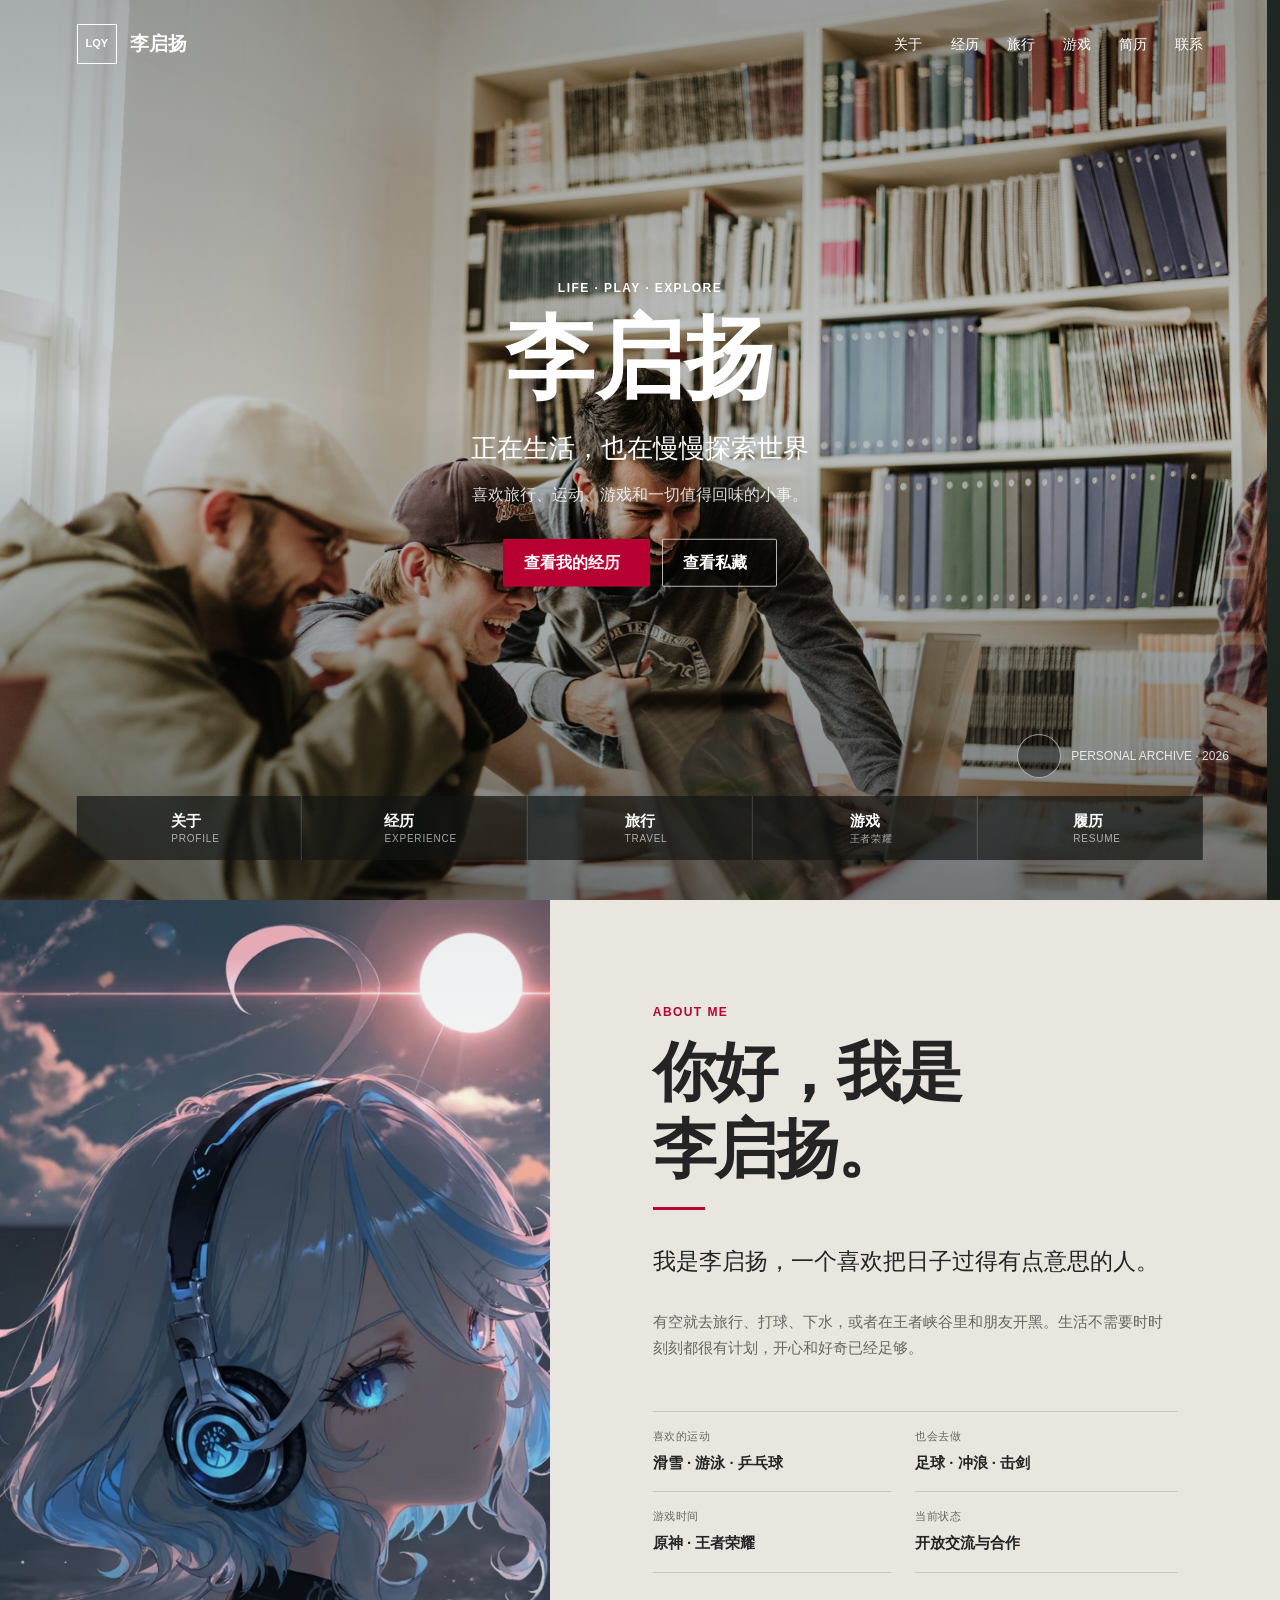
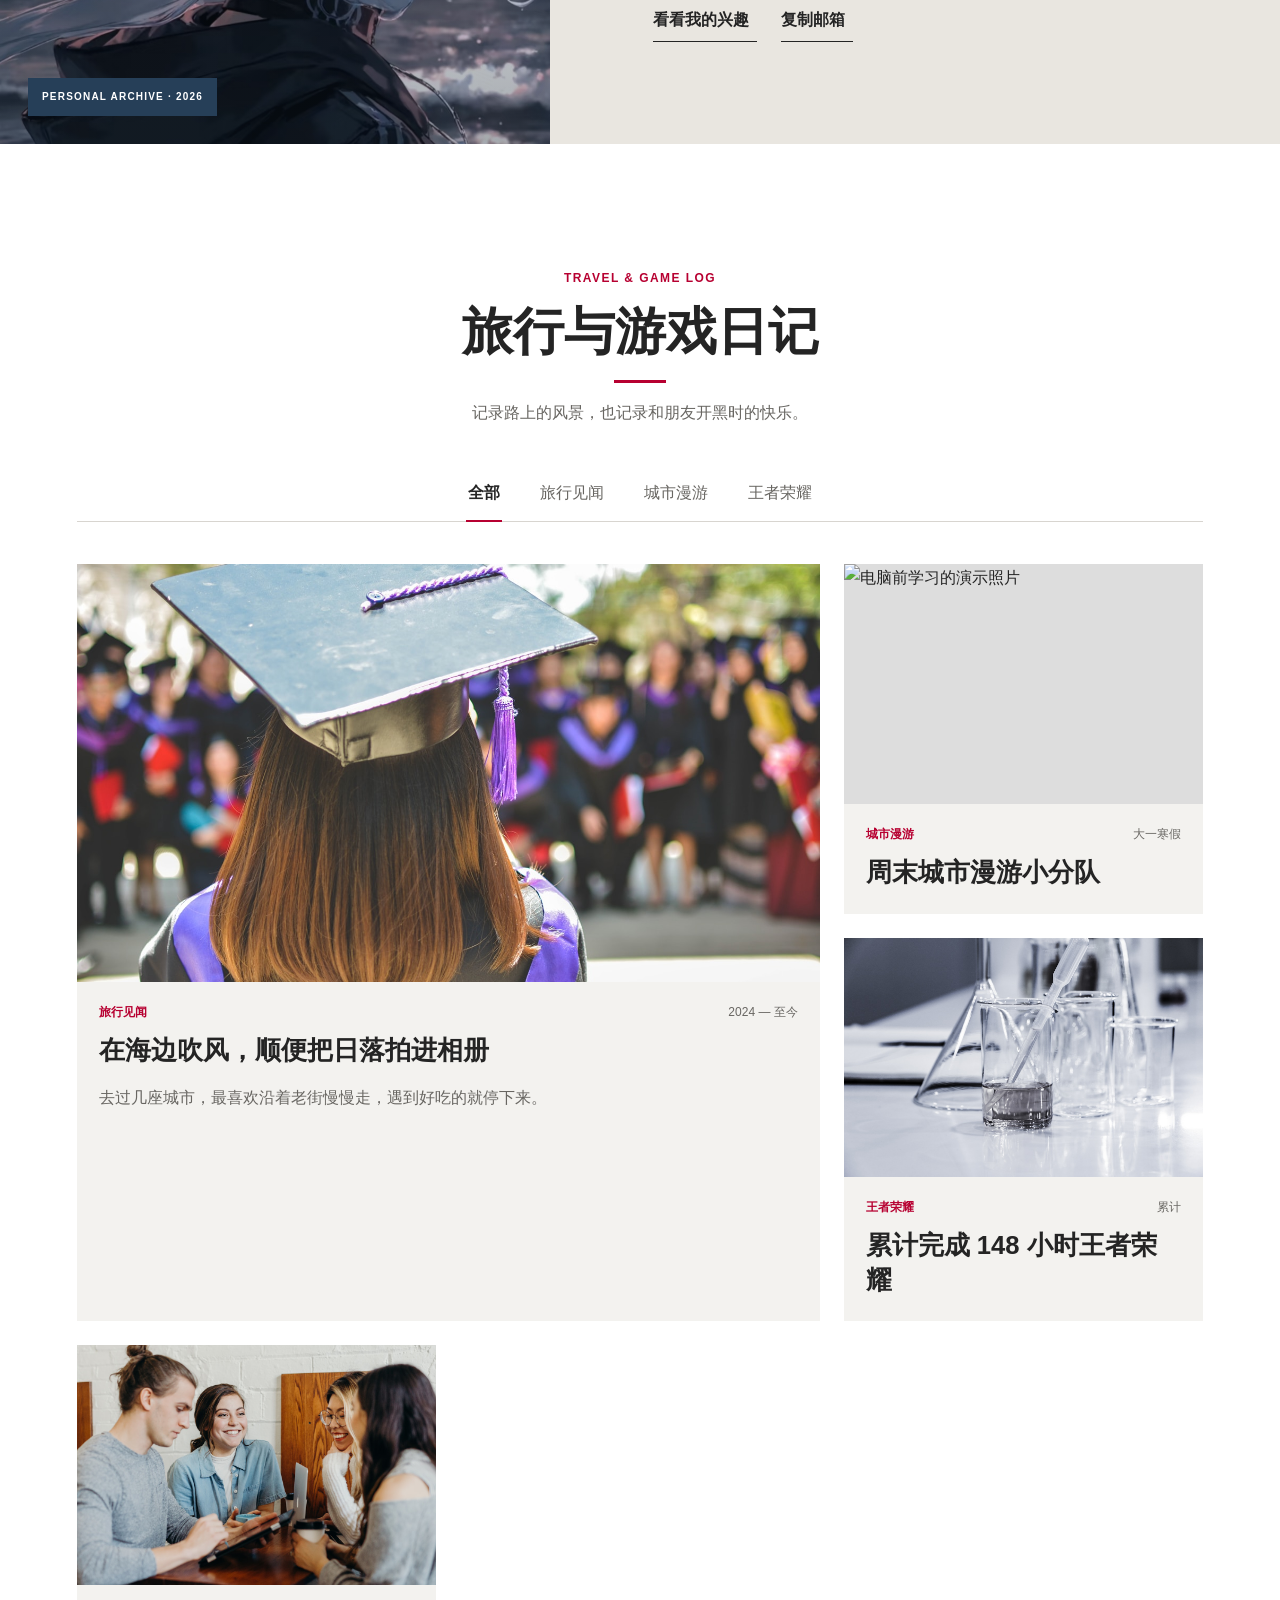
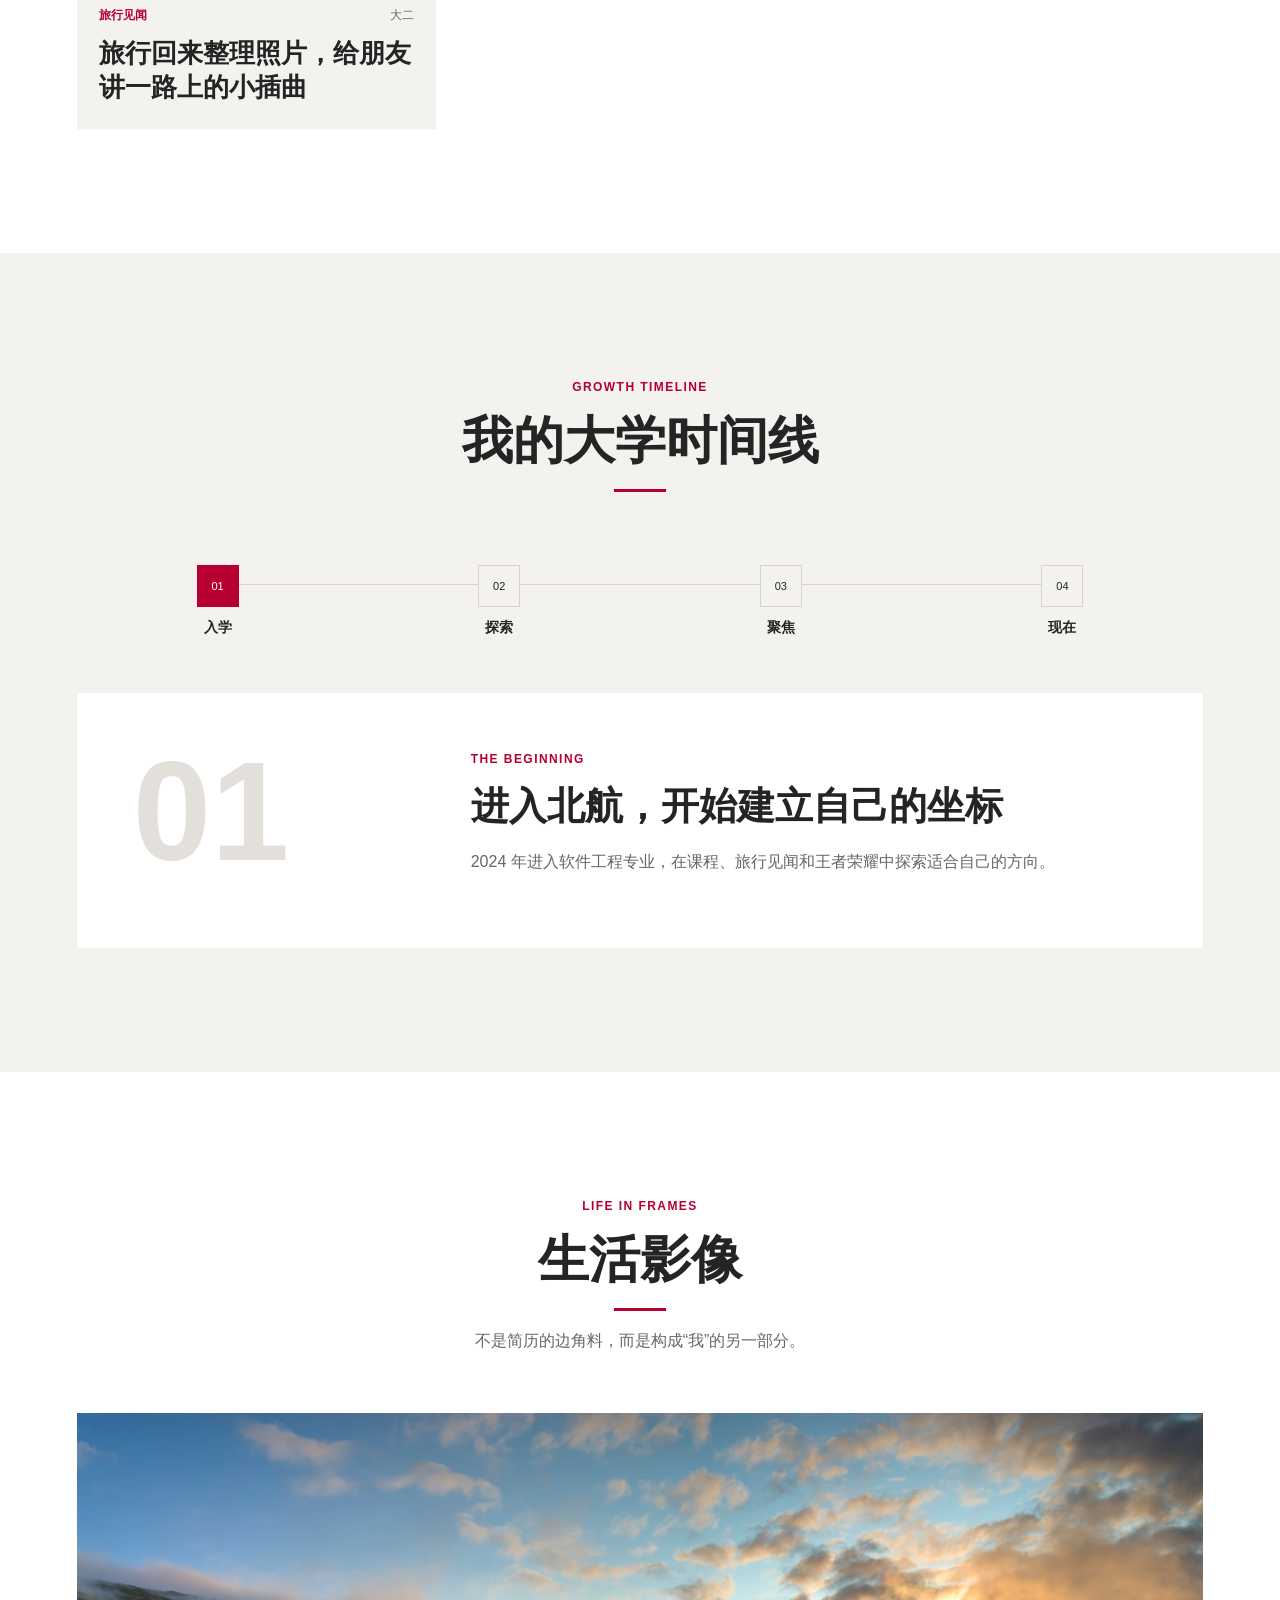
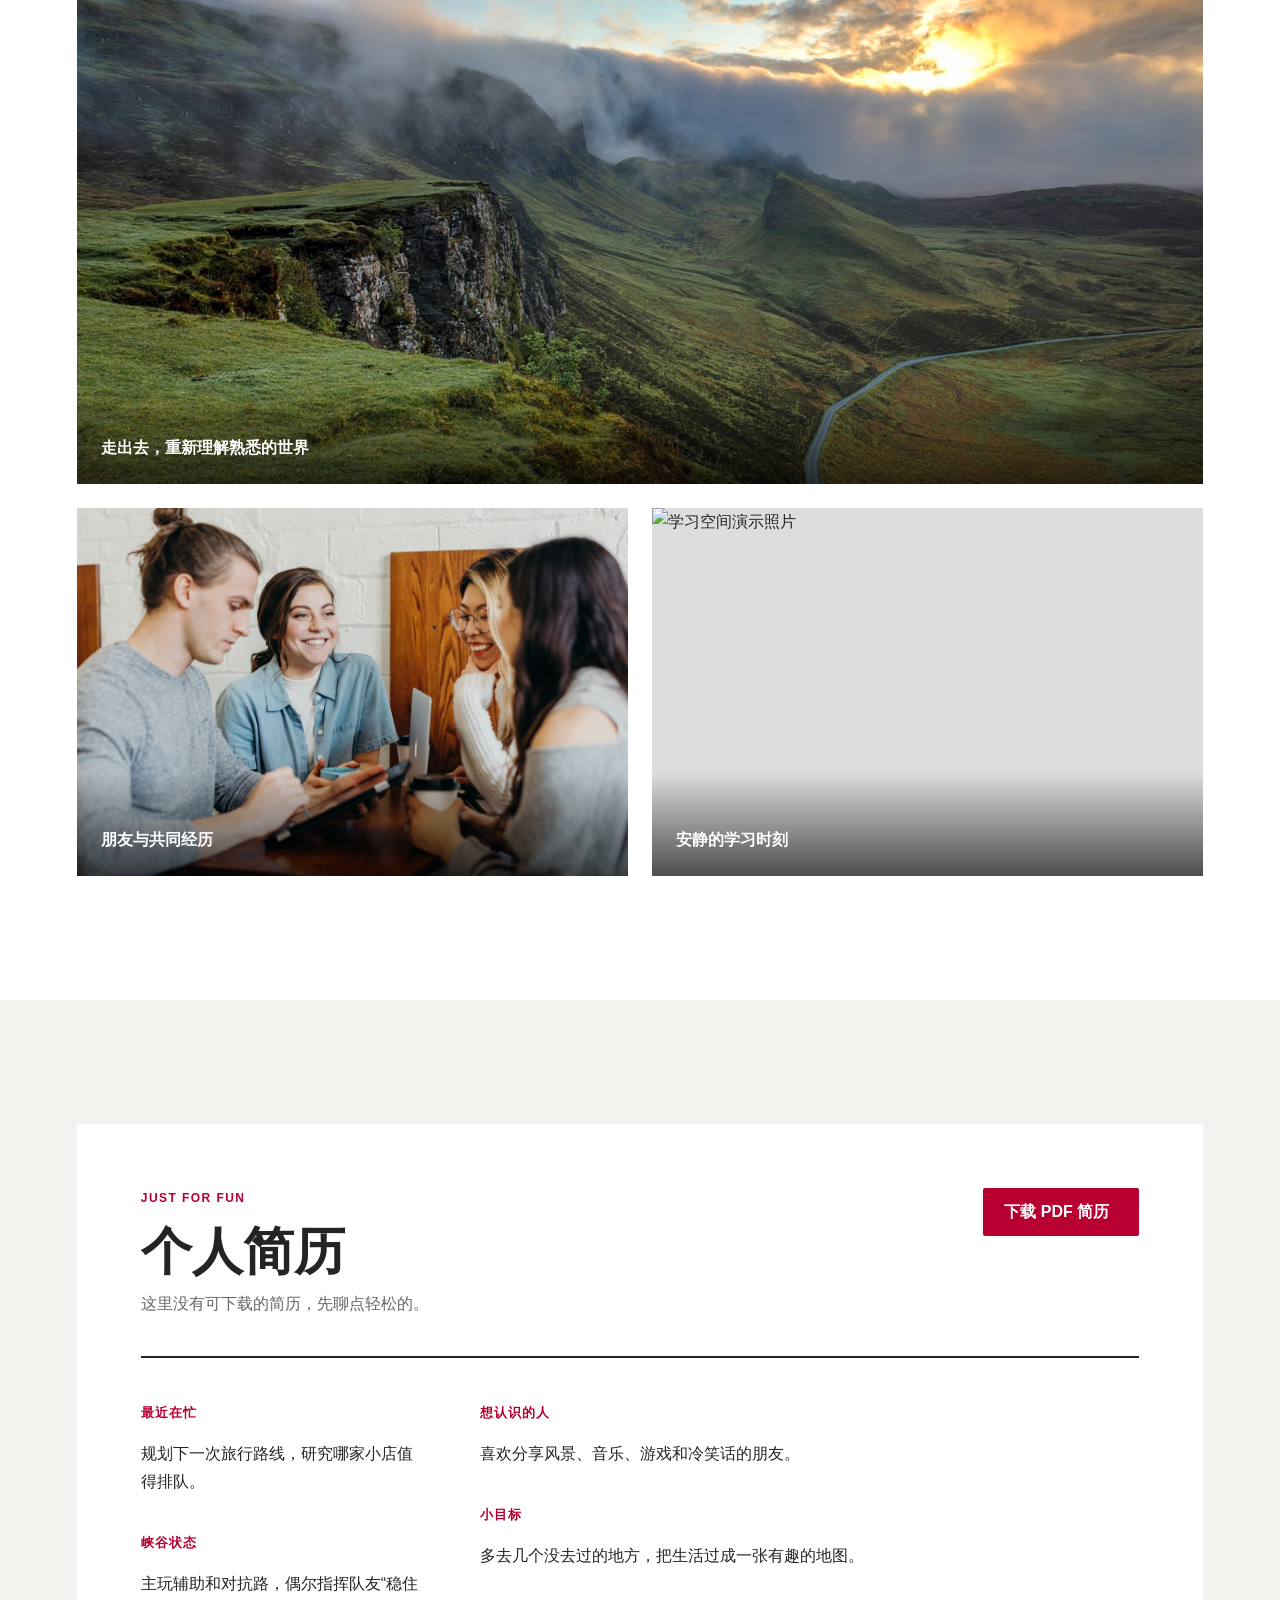
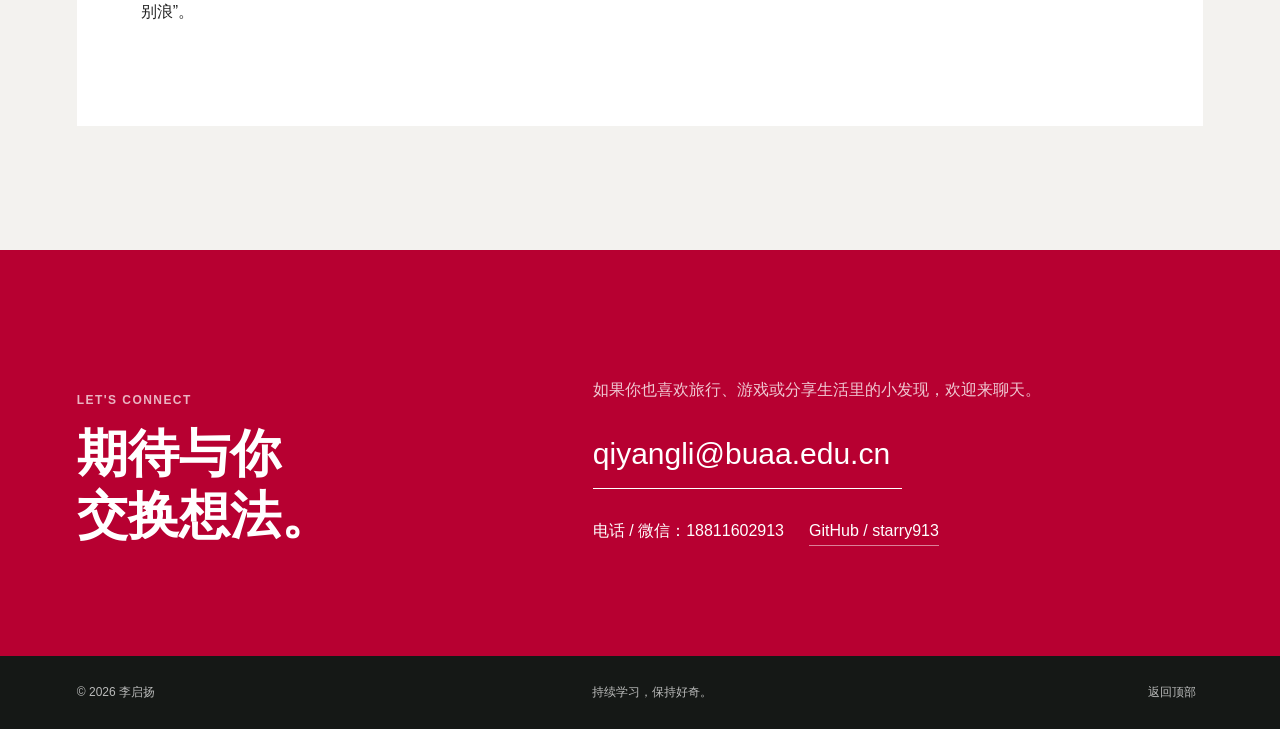
==== index.html @ a2f1a29c "触发主页重新部署" ====
<!doctype html>
<html lang="zh-CN">
<head>
  <meta charset="UTF-8">
  <meta name="viewport" content="width=device-width, initial-scale=1.0">
  <meta name="description" content="李启扬的个人主页：旅行、游戏、运动与日常记录。">
  <title>李启扬 · 日常档案</title>
  <link rel="stylesheet" href="styles.css">
</head>
<body>
  <a class="skip-link" href="#about">跳到主要内容</a>

  <header class="site-header" id="siteHeader">
    <a class="identity" href="#home" aria-label="返回首页">
      <span class="identity-mark">LQY</span>
      <span class="identity-name">李启扬</span>
    </a>
    <nav class="desktop-nav" aria-label="主导航">
      <a href="#about">关于</a>
      <a href="#journal">经历</a>
      <a href="#travel">旅行</a>
      <a href="#gaming">游戏</a>
      <a href="#resume">简历</a>
      <a href="#contact">联系</a>
    </nav>
    <button class="menu-button" id="menuButton" type="button" aria-label="打开菜单" aria-expanded="false" aria-controls="mobileMenu">
      <i data-lucide="menu"></i>
    </button>
  </header>

  <nav class="mobile-menu" id="mobileMenu" aria-label="移动导航" hidden>
    <button class="mobile-menu-close" id="menuClose" type="button" aria-label="关闭菜单"><i data-lucide="x"></i></button>
    <p class="mobile-menu-label">目录</p>
    <a href="#about"><span>01</span>关于我</a>
    <a href="#journal"><span>02</span>校园经历</a>
    <a href="#travel"><span>03</span>旅行记录</a>
    <a href="#gaming"><span>04</span>王者时刻</a>
    <a href="#resume"><span>05</span>个人简历</a>
    <a href="#contact"><span>06</span>联系我</a>
  </nav>

  <main>
    <section class="hero" id="home" aria-label="个人主页封面">
      <video id="heroVideo" autoplay muted loop playsinline preload="metadata" poster="assets/hero-poster.jpg" aria-hidden="true">
        <source src="assets/hero.mp4" type="video/mp4">
      </video>
      <div class="hero-overlay"></div>
      <div class="hero-content">
        <p class="hero-kicker">LIFE · PLAY · EXPLORE</p>
        <h1>李启扬</h1>
        <p class="hero-role">正在生活，也在慢慢探索世界</p>
        <p class="hero-statement">喜欢旅行、运动、游戏和一切值得回味的小事。</p>
        <div class="hero-actions">
          <a class="button button-primary" href="#about">查看我的经历 <i data-lucide="arrow-down"></i></a>
          <button class="button button-ghost restricted-action" type="button">查看私藏 <i data-lucide="lock"></i></button>
        </div>
      </div>
      <div class="video-controls" aria-label="封面视频控制">
        <button id="videoToggle" type="button" aria-label="暂停封面视频" title="暂停视频"><i data-lucide="pause"></i></button>
        <span>PERSONAL ARCHIVE · 2026</span>
      </div>
      <nav class="chapter-rail" aria-label="快速章节导航">
        <a href="#about"><i data-lucide="user-round"></i><span><strong>关于</strong><small>Profile</small></span></a>
        <a href="#journal"><i data-lucide="notebook-pen"></i><span><strong>经历</strong><small>Experience</small></span></a>
        <a href="#travel"><i data-lucide="map"></i><span><strong>旅行</strong><small>Travel</small></span></a>
        <a href="#gaming"><i data-lucide="gamepad-2"></i><span><strong>游戏</strong><small>王者荣耀</small></span></a>
        <a href="#resume"><i data-lucide="file-user"></i><span><strong>履历</strong><small>Resume</small></span></a>
      </nav>
    </section>

    <section class="section about-section" id="about">
      <div class="section-inner about-layout reveal">
        <div class="portrait-wrap">
          <img src="assets/aac301c6f8c9e5de45fc719e13ba4a70.jpg" alt="李启扬的二次元头像" width="1200" height="1600">
          <p>PERSONAL ARCHIVE · 2026</p>
        </div>
        <div class="about-copy">
          <p class="eyebrow">ABOUT ME</p>
          <h2>你好，我是<br>李启扬。</h2>
          <div class="section-rule"></div>
          <p class="lead">我是李启扬，一个喜欢把日子过得有点意思的人。</p>
          <p>有空就去旅行、打球、下水，或者在王者峡谷里和朋友开黑。生活不需要时时刻刻都很有计划，开心和好奇已经足够。</p>
          <dl class="profile-facts">
            <div><dt>喜欢的运动</dt><dd>滑雪 · 游泳 · 乒乓球</dd></div>
            <div><dt>也会去做</dt><dd>足球 · 冲浪 · 击剑</dd></div>
            <div><dt>游戏时间</dt><dd>原神 · 王者荣耀</dd></div>
            <div><dt>当前状态</dt><dd>开放交流与合作</dd></div>
          </dl>
          <div class="inline-actions">
            <a class="text-link" href="#travel">看看我的兴趣 <i data-lucide="arrow-right"></i></a>
            <button class="text-link copy-email" type="button" data-email="qiyangli@buaa.edu.cn">复制邮箱 <i data-lucide="copy"></i></button>
          </div>
        </div>
      </div>
    </section>

    <section class="section journal-section" id="journal">
      <div class="section-inner">
        <header class="section-heading reveal">
          <p class="eyebrow">TRAVEL & GAME LOG</p>
          <h2>旅行与游戏日记</h2>
          <div class="section-rule"></div>
          <p>记录路上的风景，也记录和朋友开黑时的快乐。</p>
        </header>
        <div class="filter-tabs reveal" role="tablist" aria-label="记录分类">
          <button class="active" type="button" role="tab" aria-selected="true" data-filter="all">全部</button>
          <button type="button" role="tab" aria-selected="false" data-filter="life">旅行见闻</button>
          <button type="button" role="tab" aria-selected="false" data-filter="study">城市漫游</button>
          <button type="button" role="tab" aria-selected="false" data-filter="research">王者荣耀</button>
        </div>
        <div class="journal-grid">
          <article class="story-card story-feature reveal" data-category="life" tabindex="0" data-story="学生宣传与媒体工作">
            <div class="story-media"><img src="assets/journal-campus.jpg" alt="校园与学生演示照片" width="1400" height="900"></div>
            <div class="story-body">
              <p class="story-meta"><span>旅行见闻</span><time>2024 — 至今</time></p>
              <h3>在海边吹风，顺便把日落拍进相册</h3>
              <p>去过几座城市，最喜欢沿着老街慢慢走，遇到好吃的就停下来。</p>
            </div>
          </article>
          <article class="story-card reveal" data-category="study" tabindex="0" data-story="士趋麟趾实践队">
            <div class="story-media"><img src="assets/journal-study.jpg" alt="电脑前学习的演示照片" width="1200" height="800"></div>
            <div class="story-body">
              <p class="story-meta"><span>城市漫游</span><time>大一寒假</time></p>
              <h3>周末城市漫游小分队</h3>
            </div>
          </article>
          <article class="story-card reveal" data-category="research" tabindex="0" data-story="王者荣耀">
            <div class="story-media"><img src="assets/research-lab.jpg" alt="实验室研究演示照片" width="1400" height="900"></div>
            <div class="story-body">
              <p class="story-meta"><span>王者荣耀</span><time>累计</time></p>
              <h3>累计完成 148 小时王者荣耀</h3>
            </div>
          </article>
          <article class="story-card reveal" data-category="life" tabindex="0" data-story="软件学院宣传工作">
            <div class="story-media"><img src="assets/life-friends.jpg" alt="同学交流的演示照片" width="1200" height="800"></div>
            <div class="story-body">
              <p class="story-meta"><span>旅行见闻</span><time>大二</time></p>
              <h3>旅行回来整理照片，给朋友讲一路上的小插曲</h3>
            </div>
          </article>
        </div>
      </div>
    </section>

    <section class="section timeline-section" aria-labelledby="timelineTitle">
      <div class="section-inner">
        <header class="section-heading reveal">
          <p class="eyebrow">GROWTH TIMELINE</p>
          <h2 id="timelineTitle">我的大学时间线</h2>
          <div class="section-rule"></div>
        </header>
        <div class="timeline reveal">
          <button class="timeline-point active" type="button" data-stage="0"><span>01</span><strong>入学</strong></button>
          <button class="timeline-point" type="button" data-stage="1"><span>02</span><strong>探索</strong></button>
          <button class="timeline-point" type="button" data-stage="2"><span>03</span><strong>聚焦</strong></button>
          <button class="timeline-point" type="button" data-stage="3"><span>04</span><strong>现在</strong></button>
        </div>
        <div class="timeline-story reveal" id="timelineStory">
          <span class="timeline-number">01</span>
          <div><p class="eyebrow">THE BEGINNING</p><h3>进入北航，开始建立自己的坐标</h3><p>2024 年进入软件工程专业，在课程、旅行见闻和王者荣耀中探索适合自己的方向。</p></div>
        </div>
      </div>
    </section>


    <section class="section gallery-section" aria-labelledby="galleryTitle">
      <div class="section-inner">
        <header class="section-heading reveal"><p class="eyebrow">LIFE IN FRAMES</p><h2 id="galleryTitle">生活影像</h2><div class="section-rule"></div><p>不是简历的边角料，而是构成“我”的另一部分。</p></header>
        <div class="gallery-grid">
          <figure class="gallery-wide reveal"><img src="assets/life-landscape.jpg" alt="山间自然风景演示照片" width="1400" height="900"><figcaption>走出去，重新理解熟悉的世界</figcaption></figure>
          <figure class="reveal"><img src="assets/life-friends.jpg" alt="同学交流演示照片" width="1200" height="800"><figcaption>朋友与共同经历</figcaption></figure>
          <figure class="reveal"><img src="assets/journal-study.jpg" alt="学习空间演示照片" width="1200" height="800"><figcaption>安静的学习时刻</figcaption></figure>
        </div>
      </div>
    </section>

    <section class="section resume-section" id="resume"><div class="section-inner resume-sheet reveal"><header class="resume-header"><div><p class="eyebrow">JUST FOR FUN</p><h2>个人简历</h2><p>这里没有可下载的简历，先聊点轻松的。</p></div><button class="button button-primary restricted-action" type="button">下载 PDF 简历 <i data-lucide="lock"></i></button></header><div class="resume-grid"><div><section><h3>最近在忙</h3><p>规划下一次旅行路线，研究哪家小店值得排队。</p></section><section><h3>峡谷状态</h3><p>主玩辅助和对抗路，偶尔指挥队友“稳住别浪”。</p></section></div><div><section><h3>想认识的人</h3><p>喜欢分享风景、音乐、游戏和冷笑话的朋友。</p></section><section><h3>小目标</h3><p>多去几个没去过的地方，把生活过成一张有趣的地图。</p></section></div></div></div></section>

    <section class="contact-section" id="contact">
      <div class="section-inner contact-layout reveal">
        <div><p class="eyebrow">LET'S CONNECT</p><h2>期待与你<br>交换想法。</h2></div>
        <div class="contact-copy"><p>如果你也喜欢旅行、游戏或分享生活里的小发现，欢迎来聊天。</p><button class="contact-email copy-email" type="button" data-email="qiyangli@buaa.edu.cn">qiyangli@buaa.edu.cn <i data-lucide="copy"></i></button><div class="social-links"><span>电话 / 微信：18811602913</span><a href="https://github.com/starry913" target="_blank" rel="noreferrer">GitHub / starry913</a></div></div>
      </div>
    </section>
  </main>

  <footer class="site-footer"><div><span>© 2026 李启扬</span><span>持续学习，保持好奇。</span><a href="#home">返回顶部 <i data-lucide="arrow-up"></i></a></div></footer>

  <dialog class="story-dialog" id="storyDialog">
    <button class="dialog-close" type="button" aria-label="关闭详情"><i data-lucide="x"></i></button>
    <p class="eyebrow">JOURNAL PREVIEW</p>
    <h2 id="dialogTitle">记录标题</h2>
    <p>这是内容详情页的交互预览。替换为真实内容后，可以在这里展示正文、照片组、引用和相关记录。</p>
    <div class="dialog-note"><i data-lucide="info"></i><span>当前页面使用演示内容，不代表你的真实经历。</span></div>
  </dialog>
  <div class="toast" id="toast" role="status" aria-live="polite"></div>

  <script src="lucide.min.js"></script>
  <script src="script.js"></script>
</body>
</html>

<!-- pages-refresh -->
---- styles.css ----
:root {
  --canvas: #f3f2ef;
  --surface: #fff;
  --ink: #242424;
  --muted: #686662;
  --line: #d8d5d0;
  --primary: #b70031;
  --primary-dark: #7e0024;
  --research: #263f58;
  --life: #66725a;
  --honor: #9b742e;
  --focus: #2f6fed;
  --content: 1240px;
  color-scheme: light;
}

* { box-sizing: border-box; }
html { scroll-behavior: smooth; overflow-x: clip; }
body {
  margin: 0;
  min-width: 320px;
  overflow-x: clip;
  background: var(--canvas);
  color: var(--ink);
  font-family: Inter, "PingFang SC", "Microsoft YaHei", sans-serif;
  font-size: 16px;
  line-height: 1.75;
  letter-spacing: 0;
}
body.menu-open { overflow: hidden; }
button, a { -webkit-tap-highlight-color: transparent; }
button, input { font: inherit; letter-spacing: 0; }
button { color: inherit; }
a { color: inherit; text-decoration: none; }
img, video { display: block; max-width: 100%; }
button:focus-visible, a:focus-visible, [tabindex]:focus-visible { outline: 2px solid var(--focus); outline-offset: 3px; }

.skip-link { position: fixed; z-index: 200; top: 8px; left: 8px; padding: 10px 14px; background: white; transform: translateY(-150%); }
.skip-link:focus { transform: translateY(0); }

.site-header {
  position: fixed;
  z-index: 80;
  inset: 0 0 auto;
  height: 88px;
  display: flex;
  align-items: center;
  justify-content: space-between;
  padding: 0 clamp(24px, 6vw, 88px);
  color: white;
  transition: background 220ms ease, color 220ms ease, height 220ms ease, border-color 220ms ease;
}
.site-header.scrolled { height: 70px; color: var(--ink); background: rgba(255,255,255,.96); border-bottom: 1px solid var(--line); }
.identity { display: inline-flex; align-items: center; gap: 13px; min-width: 0; }
.identity-mark { display: grid; place-items: center; width: 40px; height: 40px; border: 1px solid currentColor; font-size: 11px; font-weight: 700; }
.identity-name { font-family: "Noto Serif SC", "Songti SC", serif; font-size: 19px; font-weight: 600; }
.desktop-nav { display: flex; align-items: center; gap: clamp(20px, 2.2vw, 38px); }
.desktop-nav a { position: relative; padding: 10px 0; font-size: 14px; }
.desktop-nav a::after { content: ""; position: absolute; left: 0; right: 100%; bottom: 3px; height: 2px; background: currentColor; transition: right 180ms ease-out; }
.desktop-nav a:hover::after, .desktop-nav a.active::after { right: 0; }
.menu-button { display: none; width: 46px; height: 46px; border: 0; background: transparent; cursor: pointer; }
.menu-button svg { width: 26px; height: 26px; }

.mobile-menu { position: fixed; z-index: 120; inset: 0; padding: 84px 24px 28px; color: white; background: var(--primary-dark); }
.mobile-menu[hidden] { display: none; }
.mobile-menu-close { position: absolute; top: 14px; right: 14px; width: 48px; height: 48px; border: 0; color: white; background: transparent; cursor: pointer; }
.mobile-menu-label { margin: 0 0 24px; color: rgba(255,255,255,.65); font-size: 12px; text-transform: uppercase; }
.mobile-menu a { display: flex; gap: 18px; align-items: baseline; padding: 12px 0; border-bottom: 1px solid rgba(255,255,255,.22); font-family: "Noto Serif SC", "Songti SC", serif; font-size: clamp(25px, 8vw, 38px); }
.mobile-menu a span { font: 12px Inter, sans-serif; color: rgba(255,255,255,.6); }

.hero { position: relative; min-height: 680px; height: 100svh; overflow: hidden; color: white; background: #27312b; }
.hero video { position: absolute; inset: -1%; width: 102%; height: 102%; object-fit: cover; object-position: center 45%; }
.hero.video-paused video { animation: hero-breathe 16s ease-in-out infinite alternate; }
@keyframes hero-breathe { to { transform: scale(1.04); } }
.hero-overlay { position: absolute; inset: 0; background: linear-gradient(to bottom, rgba(10,13,11,.28), rgba(10,13,11,.1) 45%, rgba(10,13,11,.5)); }
.hero-content { position: absolute; z-index: 2; top: 48%; left: 50%; width: min(760px, calc(100% - 40px)); transform: translate(-50%, -50%); text-align: center; }
.hero-kicker, .eyebrow { margin: 0 0 12px; font-size: 12px; font-weight: 700; letter-spacing: .12em; }
.hero-content h1 { margin: 0; font-family: "Noto Serif SC", "Songti SC", serif; font-size: clamp(52px, 7vw, 94px); font-weight: 600; line-height: 1.08; }
.hero-role { margin: 18px 0 4px; font-size: clamp(18px, 2vw, 27px); }
.hero-statement { max-width: 610px; margin: 10px auto 0; color: rgba(255,255,255,.84); font-size: 16px; }
.hero-actions { display: flex; justify-content: center; gap: 12px; margin-top: 30px; }
.button { min-height: 48px; display: inline-flex; align-items: center; justify-content: center; gap: 9px; padding: 0 20px; border: 1px solid transparent; border-radius: 2px; font-weight: 600; cursor: pointer; transition: background 180ms ease, border-color 180ms ease; }
.button svg { width: 18px; }
.button-primary { color: white; background: var(--primary); }
.button-primary:hover { background: var(--primary-dark); }
.button-ghost { color: white; border-color: rgba(255,255,255,.7); background: rgba(0,0,0,.18); }
.button-ghost:hover { background: rgba(0,0,0,.34); }
.video-controls { position: absolute; z-index: 3; right: clamp(20px, 4vw, 56px); bottom: 122px; display: flex; align-items: center; gap: 10px; font-size: 12px; color: rgba(255,255,255,.82); }
.video-controls button { display: grid; place-items: center; width: 44px; height: 44px; border: 1px solid rgba(255,255,255,.55); border-radius: 50%; color: white; background: rgba(0,0,0,.4); cursor: pointer; }
.video-controls svg { width: 18px; }
.chapter-rail { position: absolute; z-index: 3; left: 50%; bottom: 40px; display: grid; grid-template-columns: repeat(5, 1fr); width: min(1240px, calc(100% - 12vw)); transform: translateX(-50%); background: rgba(19,21,20,.68); }
.chapter-rail a { min-width: 0; height: 64px; display: flex; align-items: center; justify-content: center; gap: 13px; border-right: 1px solid rgba(255,255,255,.18); transition: background 180ms ease; }
.chapter-rail a:last-child { border-right: 0; }
.chapter-rail a:hover { background: var(--primary); }
.chapter-rail svg { width: 20px; }
.chapter-rail span { display: grid; line-height: 1.15; }
.chapter-rail strong { font-size: 15px; }
.chapter-rail small { margin-top: 4px; color: rgba(255,255,255,.62); font-size: 10px; letter-spacing: .08em; text-transform: uppercase; }

.section { padding: 124px clamp(20px, 6vw, 96px); }
.section-inner { width: min(var(--content), 100%); margin: 0 auto; }
.section-heading { max-width: 720px; margin: 0 auto 58px; text-align: center; }
.section-heading h2, .about-copy h2, .research-intro h2, .contact-layout h2, .resume-header h2 { margin: 0; font-family: "Noto Serif SC", "Songti SC", serif; font-size: clamp(34px, 4vw, 52px); font-weight: 600; line-height: 1.2; }
.section-heading > p:last-child { color: var(--muted); }
.section-rule { width: 52px; height: 3px; margin: 18px auto 0; background: var(--primary); }
.eyebrow { color: var(--primary); }
.reveal { opacity: 0; transform: translateY(18px); transition: opacity 480ms ease, transform 480ms cubic-bezier(.2,0,0,1); }
.reveal.visible { opacity: 1; transform: none; }

.about-section { padding: 0; background: #e9e6e0; }
.about-layout { display: grid; grid-template-columns: minmax(360px, 43%) minmax(0, 57%); min-height: 760px; width: min(1440px, 100%); align-items: stretch; }
.portrait-wrap { position: relative; min-height: 760px; overflow: hidden; background: #263b50; }
.portrait-wrap img { width: 100%; height: 100%; aspect-ratio: auto; object-fit: cover; object-position: center; filter: saturate(.88) contrast(1.02); }
.portrait-wrap::after { content: ""; position: absolute; inset: 0; background: linear-gradient(180deg, rgba(17,31,45,.08), transparent 50%, rgba(17,31,45,.38)); pointer-events: none; }
.portrait-wrap p { position: absolute; z-index: 1; left: 28px; bottom: 28px; margin: 0; padding: 10px 14px; color: white; background: #263f58; font-size: 10px; font-weight: 700; letter-spacing: .12em; }
.about-copy { display: flex; flex-direction: column; justify-content: center; padding: clamp(64px, 8vw, 128px) clamp(40px, 8vw, 132px); }
.about-copy .section-rule, .research-intro .section-rule { margin-left: 0; }
.about-copy h2 { max-width: 620px; font-size: clamp(48px, 5vw, 78px); letter-spacing: -.04em; }
.about-copy .lead { max-width: 650px; margin: 32px 0 14px; font-family: "Noto Serif SC", "Songti SC", serif; font-size: clamp(19px, 1.8vw, 25px); line-height: 1.65; }
.about-copy > p:not(.eyebrow):not(.lead) { max-width: 660px; color: var(--muted); font-size: 15px; }
.profile-facts { display: grid; grid-template-columns: repeat(2, minmax(0, 1fr)); max-width: 720px; margin: 34px 0 26px; border-top: 1px solid #c9c4bc; }
.profile-facts div { min-width: 0; padding: 15px 18px 15px 0; border-bottom: 1px solid #c9c4bc; }
.profile-facts div:nth-child(odd) { margin-right: 24px; }
.profile-facts dt { color: var(--muted); font-size: 11px; letter-spacing: .04em; }
.profile-facts dd { margin: 4px 0 0; font-size: 15px; font-weight: 700; }
.inline-actions { display: flex; flex-wrap: wrap; gap: 24px; }
.text-link { display: inline-flex; align-items: center; gap: 8px; padding: 7px 0; border: 0; border-bottom: 1px solid var(--ink); background: transparent; cursor: pointer; font-weight: 600; }
.text-link svg { width: 17px; }

.journal-section { background: #fff; }
.filter-tabs { display: flex; justify-content: center; gap: 36px; margin: -20px 0 42px; border-bottom: 1px solid var(--line); }
.filter-tabs button { position: relative; padding: 14px 2px; border: 0; color: var(--muted); background: transparent; cursor: pointer; }
.filter-tabs button::after { content: ""; position: absolute; left: 0; right: 100%; bottom: -1px; height: 2px; background: var(--primary); transition: right 180ms ease; }
.filter-tabs button.active { color: var(--ink); font-weight: 700; }
.filter-tabs button.active::after { right: 0; }
.journal-grid { display: grid; grid-template-columns: repeat(12, 1fr); gap: 24px; }
.story-card { grid-column: span 4; background: var(--canvas); cursor: pointer; }
.story-card.hidden { display: none; }
.story-feature { grid-column: span 8; grid-row: span 2; }
.story-media { overflow: hidden; aspect-ratio: 3 / 2; background: #ddd; }
.story-feature .story-media { aspect-ratio: 16 / 9; }
.story-media img { width: 100%; height: 100%; object-fit: cover; object-position: center; transition: transform 220ms cubic-bezier(.2,0,0,1); }
.story-card:hover .story-media img { transform: scale(1.025); }
.story-body { padding: 20px 22px 24px; }
.story-meta { display: flex; justify-content: space-between; gap: 12px; margin: 0 0 10px; color: var(--muted); font-size: 12px; }
.story-meta span { color: var(--primary); font-weight: 700; }
.story-card h3 { margin: 0; font-size: clamp(19px, 2vw, 28px); line-height: 1.35; }
.story-card:hover h3 { color: var(--primary); }
.story-card p:last-child { margin-bottom: 0; color: var(--muted); }

.research-section { color: white; background: var(--research); }
.research-layout { display: grid; grid-template-columns: 4fr 8fr; gap: clamp(48px, 8vw, 110px); }
.research-intro { position: sticky; top: 110px; align-self: start; }
.research-intro .eyebrow { color: #cbd8e3; }
.research-intro .section-rule { background: #cbd8e3; }
.research-intro > p:last-of-type { color: rgba(255,255,255,.72); }
.interest-list { display: grid; gap: 0; margin-top: 34px; border-top: 1px solid rgba(255,255,255,.22); }
.interest-list span { padding: 15px 0; border-bottom: 1px solid rgba(255,255,255,.22); font-size: 14px; }
.project-row { position: relative; display: grid; grid-template-columns: 46px 1fr 48px; gap: 18px; padding: 34px 0; border-top: 1px solid rgba(255,255,255,.26); }
.project-year { font: 600 22px "Noto Serif SC", serif; color: #cbd8e3; }
.project-label { margin: 0 0 7px; color: #cbd8e3; font-size: 11px; font-weight: 700; letter-spacing: .08em; }
.project-main h3 { margin: 0 0 10px; font-size: clamp(24px, 2.5vw, 34px); line-height: 1.3; }
.project-main > p { max-width: 650px; margin: 0; color: rgba(255,255,255,.72); }
.project-tags { display: flex; flex-wrap: wrap; gap: 7px; margin-top: 18px; }
.project-tags span { padding: 4px 9px; border: 1px solid rgba(255,255,255,.35); border-radius: 2px; color: rgba(255,255,255,.82); font-size: 11px; }
.project-toggle { display: grid; place-items: center; width: 44px; height: 44px; border: 1px solid rgba(255,255,255,.42); background: transparent; color: white; cursor: pointer; }
.project-toggle svg { width: 20px; transition: transform 200ms ease; }
.project-toggle[aria-expanded="true"] svg { transform: rotate(45deg); }
.project-details { grid-column: 2 / -1; }
.project-details dl { display: grid; grid-template-columns: repeat(2,1fr); margin: 10px 0 0; background: rgba(255,255,255,.08); }
.project-details div { padding: 14px; border: 1px solid rgba(255,255,255,.12); }
.project-details dt { color: #cbd8e3; font-size: 11px; }
.project-details dd { margin: 2px 0 0; }
.publication-block { display: grid; grid-template-columns: 1fr 1.5fr; gap: 34px; padding-top: 36px; border-top: 1px solid rgba(255,255,255,.26); }
.publication-block h3 { margin: 0; font-size: 28px; }
.publication-block > p { margin: 0; color: rgba(255,255,255,.68); }

.honors-section { color: white; background: var(--primary-dark); }
.section-heading.light .eyebrow { color: #e4b7c4; }
.section-heading.light .section-rule { background: #e4b7c4; }
.section-heading.light > p:last-child { color: rgba(255,255,255,.66); }
.honors-list { border-top: 1px solid rgba(255,255,255,.25); }
.honor-row { display: grid; grid-template-columns: 56px 100px 1fr 44px; align-items: center; gap: 20px; padding: 28px 0; border-bottom: 1px solid rgba(255,255,255,.25); }
.honor-index { color: #d4a65d; font-weight: 700; }
.honor-row time { color: rgba(255,255,255,.62); }
.honor-row p { margin: 0; font-size: 21px; font-weight: 600; }
.honor-row small { color: rgba(255,255,255,.62); }
.honor-row > svg { color: #d4a65d; }

.timeline-section { background: var(--canvas); }
.timeline { position: relative; display: grid; grid-template-columns: repeat(4,1fr); margin: 72px 0 52px; }
.timeline::before { content: ""; position: absolute; top: 20px; left: 12.5%; right: 12.5%; height: 1px; background: var(--line); }
.timeline-point { position: relative; z-index: 1; display: grid; justify-items: center; gap: 8px; border: 0; background: transparent; cursor: pointer; }
.timeline-point span { display: grid; place-items: center; width: 42px; height: 42px; border: 1px solid var(--line); background: var(--canvas); font-size: 11px; transition: background 180ms ease, color 180ms ease; }
.timeline-point.active span { color: white; border-color: var(--primary); background: var(--primary); }
.timeline-point strong { font-size: 14px; }
.timeline-story { display: grid; grid-template-columns: 3fr 7fr; gap: 48px; align-items: start; padding: 56px; background: white; }
.timeline-number { font: 600 clamp(72px, 11vw, 150px)/.9 Inter, sans-serif; color: #e3dfda; }
.timeline-story h3 { margin: 0 0 16px; font-family: "Noto Serif SC", serif; font-size: clamp(26px, 3vw, 42px); line-height: 1.3; }
.timeline-story p:last-child { color: var(--muted); }

.stats-section { padding: 80px clamp(20px, 6vw, 96px); color: white; background: #1f2521; }
.stats-grid { display: grid; grid-template-columns: repeat(4,1fr); }
.stat { min-width: 0; padding: 24px 30px; border-right: 1px solid rgba(255,255,255,.2); }
.stat:last-child { border-right: 0; }
.stat strong { display: block; font-size: clamp(48px, 6vw, 72px); line-height: 1; }
.stat span { display: block; margin-top: 14px; font-weight: 700; }
.stat small { color: rgba(255,255,255,.58); }

.gallery-section { background: white; }
.gallery-grid { display: grid; grid-template-columns: repeat(2,1fr); gap: 24px; }
.gallery-grid figure { position: relative; min-height: 360px; margin: 0; overflow: hidden; background: #ddd; }
.gallery-wide { grid-column: 1 / -1; min-height: 540px !important; }
.gallery-grid img { width: 100%; height: 100%; object-fit: cover; object-position: center; transition: transform 300ms ease; }
.gallery-grid figure:hover img { transform: scale(1.025); }
.gallery-grid figcaption { position: absolute; inset: auto 0 0; padding: 54px 24px 22px; color: white; background: linear-gradient(transparent, rgba(0,0,0,.65)); font-weight: 600; }

.resume-section { background: var(--canvas); }
.resume-sheet { padding: clamp(28px, 5vw, 64px); background: white; }
.resume-sheet .button { flex: none; }
.resume-header { display: flex; align-items: start; justify-content: space-between; gap: 30px; padding-bottom: 38px; border-bottom: 2px solid var(--ink); }
.resume-header > div > p:last-child { margin: 8px 0 0; color: var(--muted); }
.resume-grid { display: grid; grid-template-columns: 3fr 7fr; gap: 56px; margin-top: 44px; }
.resume-grid aside { padding-right: 32px; border-right: 1px solid var(--line); }
.resume-grid section { margin-bottom: 36px; }
.resume-grid h3 { margin: 0 0 15px; color: var(--primary); font-size: 13px; letter-spacing: .08em; text-transform: uppercase; }
.resume-grid p { margin: 6px 0; }
.resume-line { display: grid; grid-template-columns: 130px 1fr; gap: 24px; padding: 16px 0; border-top: 1px solid var(--line); }
.resume-line time { color: var(--muted); font-size: 13px; }

.contact-section { padding: 110px clamp(20px, 6vw, 96px); color: white; background: var(--primary); }
.contact-layout { display: grid; grid-template-columns: 5fr 7fr; gap: 80px; align-items: end; }
.contact-layout .eyebrow { color: rgba(255,255,255,.7); }
.contact-copy { max-width: 650px; }
.contact-copy > p { color: rgba(255,255,255,.78); }
.contact-email { display: inline-flex; align-items: center; gap: 12px; max-width: 100%; padding: 8px 0; border: 0; border-bottom: 1px solid white; color: white; background: transparent; font-size: clamp(18px, 2.5vw, 30px); cursor: pointer; overflow-wrap: anywhere; }
.contact-email svg { flex: none; width: 20px; }
.social-links { display: flex; gap: 25px; margin-top: 28px; }
.social-links a { border-bottom: 1px solid rgba(255,255,255,.5); }
.site-footer { padding: 26px clamp(20px, 6vw, 96px); color: rgba(255,255,255,.7); background: #151816; font-size: 12px; }
.site-footer > div { width: min(var(--content),100%); display: flex; justify-content: space-between; gap: 20px; margin: auto; }
.site-footer a { display: inline-flex; align-items: center; gap: 7px; }
.site-footer svg { width: 15px; }

.story-dialog { width: min(620px, calc(100% - 32px)); padding: clamp(28px, 5vw, 52px); border: 0; border-radius: 2px; color: var(--ink); background: white; }
.story-dialog::backdrop { background: rgba(20,20,20,.66); }
.story-dialog h2 { margin: 0 0 20px; font-family: "Noto Serif SC", serif; font-size: 34px; line-height: 1.3; }
.dialog-close { position: absolute; top: 14px; right: 14px; display: grid; place-items: center; width: 44px; height: 44px; border: 0; background: transparent; cursor: pointer; }
.dialog-note { display: flex; gap: 10px; padding: 14px; margin-top: 28px; color: var(--muted); background: var(--canvas); font-size: 13px; }
.dialog-note svg { flex: none; width: 18px; }
.toast { position: fixed; z-index: 200; left: 50%; bottom: 24px; transform: translate(-50%, 20px); padding: 10px 16px; color: white; background: #202321; opacity: 0; pointer-events: none; transition: opacity 180ms ease, transform 180ms ease; }
.toast.show { opacity: 1; transform: translate(-50%,0); }

@media (max-width: 980px) {
  .site-header { height: 70px; padding: 0 20px; }
  .site-header:not(.scrolled) { background: rgba(126,0,36,.94); }
  .desktop-nav { display: none; }
  .menu-button { display: grid; place-items: center; color: inherit; }
  .hero { height: 88svh; min-height: 620px; }
  .chapter-rail { width: calc(100% - 40px); overflow-x: auto; grid-template-columns: repeat(5, minmax(150px,1fr)); justify-content: start; }
  .chapter-rail a { padding: 0 24px; }
  .video-controls { bottom: 122px; }
  .section { padding-block: 92px; }
  .about-layout, .research-layout, .contact-layout { grid-template-columns: 1fr; }
  .about-layout { width: 100%; }
  .portrait-wrap { width: 100%; min-height: min(78vw, 620px); max-height: 620px; }
  .about-copy { padding: 76px clamp(24px, 7vw, 80px); }
  .research-intro { position: static; }
  .journal-grid { grid-template-columns: repeat(2,1fr); }
  .story-card, .story-feature { grid-column: auto; grid-row: auto; }
  .story-feature { grid-column: 1 / -1; }
  .stats-grid { grid-template-columns: repeat(2,1fr); }
  .stat:nth-child(2) { border-right: 0; }
  .stat:nth-child(-n+2) { border-bottom: 1px solid rgba(255,255,255,.2); }
}

@media (max-width: 620px) {
  .identity-name { font-size: 16px; }
  .identity-mark { width: 36px; height: 36px; }
  .hero { height: 80svh; min-height: 600px; }
  .hero video { object-position: 55% center; }
  .hero-content { top: 48%; width: calc(100% - 36px); }
  .hero-content h1 { font-size: 48px; }
  .hero-role { font-size: 17px; }
  .hero-statement { font-size: 14px; }
  .hero-actions { flex-direction: column; width: min(280px,100%); margin-inline: auto; }
  .chapter-rail { display: none; }
  .video-controls { right: 18px; bottom: 18px; }
  .video-controls span { display: none; }
  .section { padding: 72px 18px; }
  .about-layout { gap: 0; }
  .portrait-wrap { min-height: 460px; max-height: 460px; }
  .portrait-wrap p { left: 18px; bottom: 18px; }
  .about-copy { padding: 62px 20px 70px; }
  .about-copy h2 { font-size: 48px; }
  .about-copy .lead { font-size: 20px; }
  .profile-facts { grid-template-columns: 1fr; }
  .profile-facts div:nth-child(odd) { margin-right: 0; }
  .filter-tabs { justify-content: flex-start; gap: 28px; overflow-x: auto; }
  .journal-grid { grid-template-columns: 1fr; }
  .story-feature { grid-column: auto; }
  .project-row { grid-template-columns: 34px 1fr 44px; gap: 10px; }
  .project-details { grid-column: 1 / -1; }
  .project-details dl { grid-template-columns: 1fr; }
  .publication-block { grid-template-columns: 1fr; }
  .honor-row { grid-template-columns: 36px 1fr 28px; gap: 12px; }
  .honor-row time { grid-column: 2; grid-row: 1; }
  .honor-row div { grid-column: 2; }
  .honor-row > svg { grid-column: 3; grid-row: 1 / 3; }
  .timeline { margin-top: 48px; }
  .timeline-point strong { font-size: 12px; }
  .timeline-story { grid-template-columns: 1fr; gap: 20px; padding: 30px 22px; }
  .timeline-number { font-size: 72px; }
  .stats-section { padding: 46px 18px; }
  .stat { padding: 22px 14px; }
  .gallery-grid { grid-template-columns: 1fr; }
  .gallery-wide { grid-column: auto; min-height: 360px !important; }
  .gallery-grid figure { min-height: 310px; }
  .resume-header { display: grid; }
  .resume-grid { grid-template-columns: 1fr; gap: 20px; }
  .resume-grid aside { padding: 0; border-right: 0; border-bottom: 1px solid var(--line); }
  .resume-line { grid-template-columns: 1fr; gap: 4px; }
  .contact-layout { gap: 40px; }
  .social-links { flex-wrap: wrap; }
  .site-footer > div { display: grid; }
}

@media (prefers-reduced-motion: reduce) {
  html { scroll-behavior: auto; }
  *, *::before, *::after { animation-duration: .01ms !important; animation-iteration-count: 1 !important; transition-duration: .01ms !important; }
  .reveal { opacity: 1; transform: none; }
}

@media print {
  body { background: white; }
  .site-header, .mobile-menu, .hero, .about-section, .journal-section, .research-section, .honors-section, .timeline-section, .stats-section, .gallery-section, .contact-section, .site-footer, .toast, .story-dialog, .resume-header .button { display: none !important; }
  .resume-section { display: block; padding: 0; }
  .resume-sheet { width: 100%; padding: 0; }
  .resume-grid { grid-template-columns: 30% 70%; gap: 28px; }
  @page { size: A4; margin: 16mm; }
}
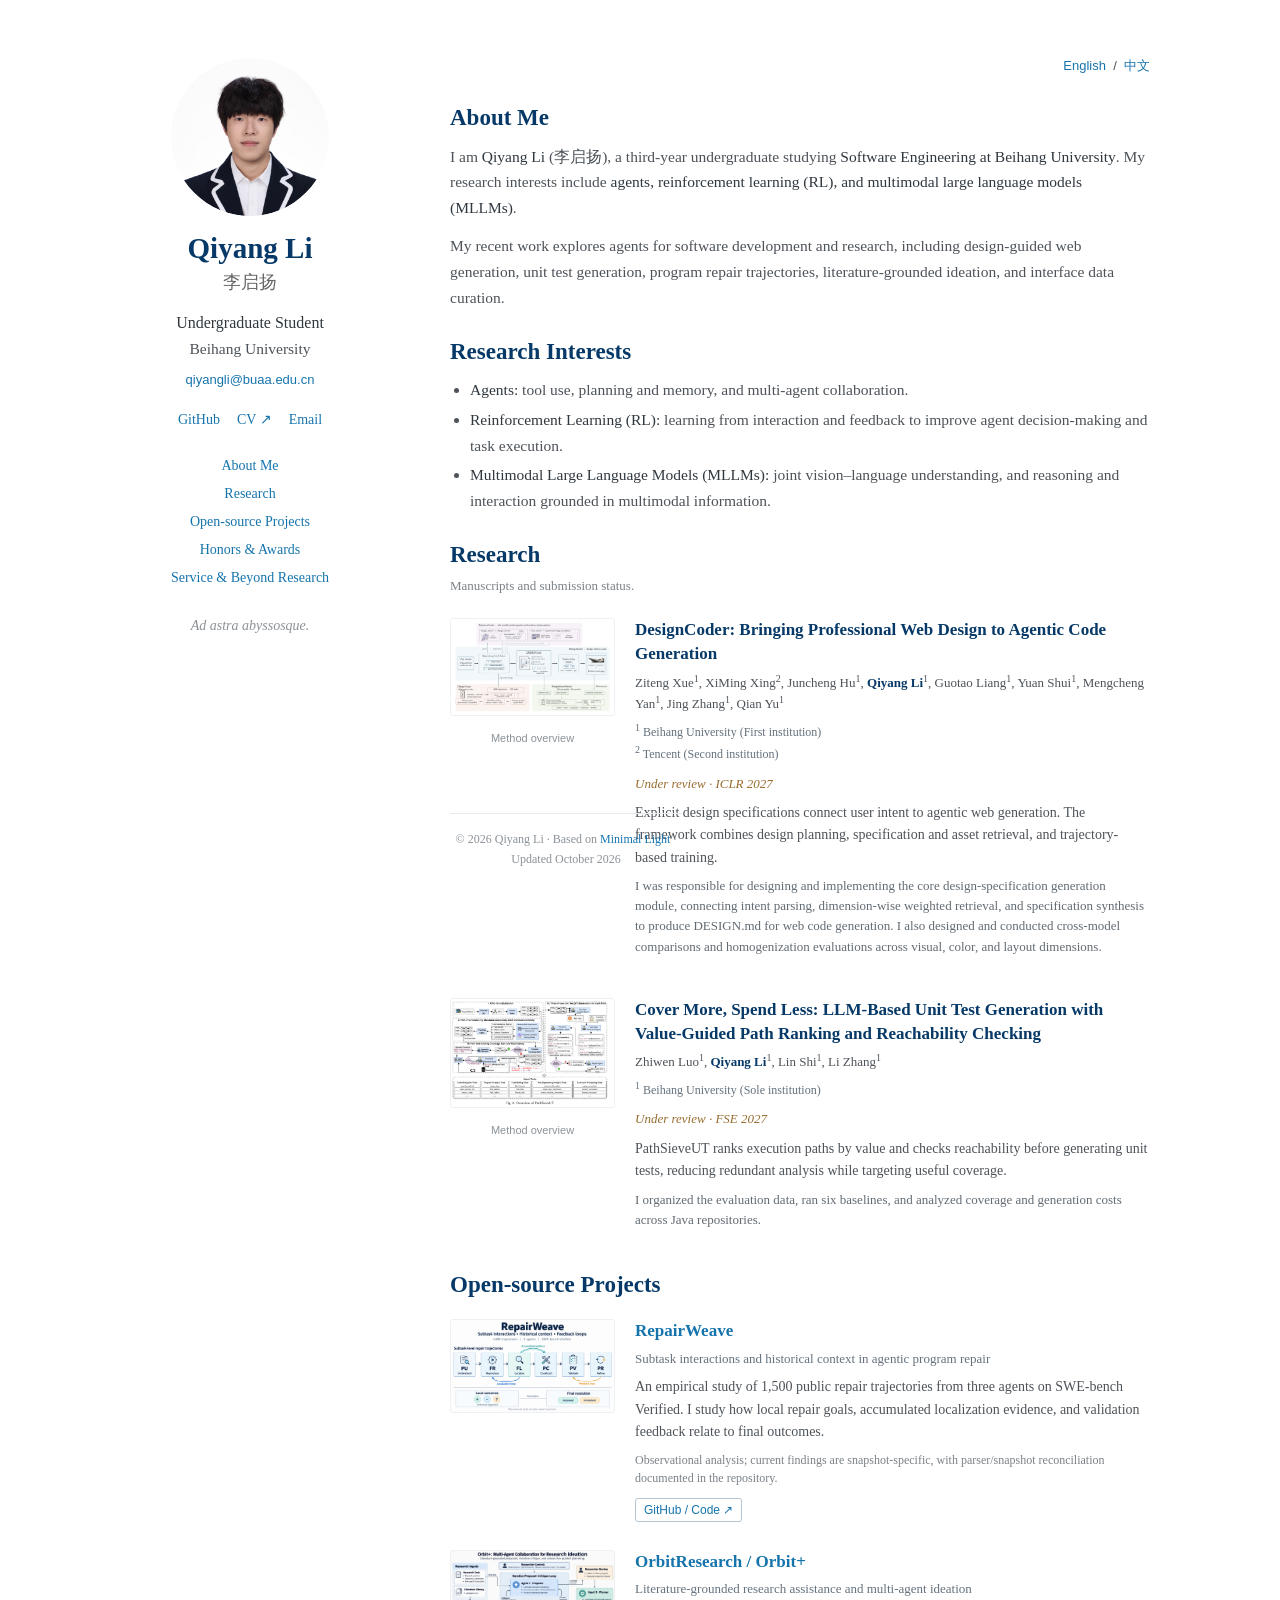
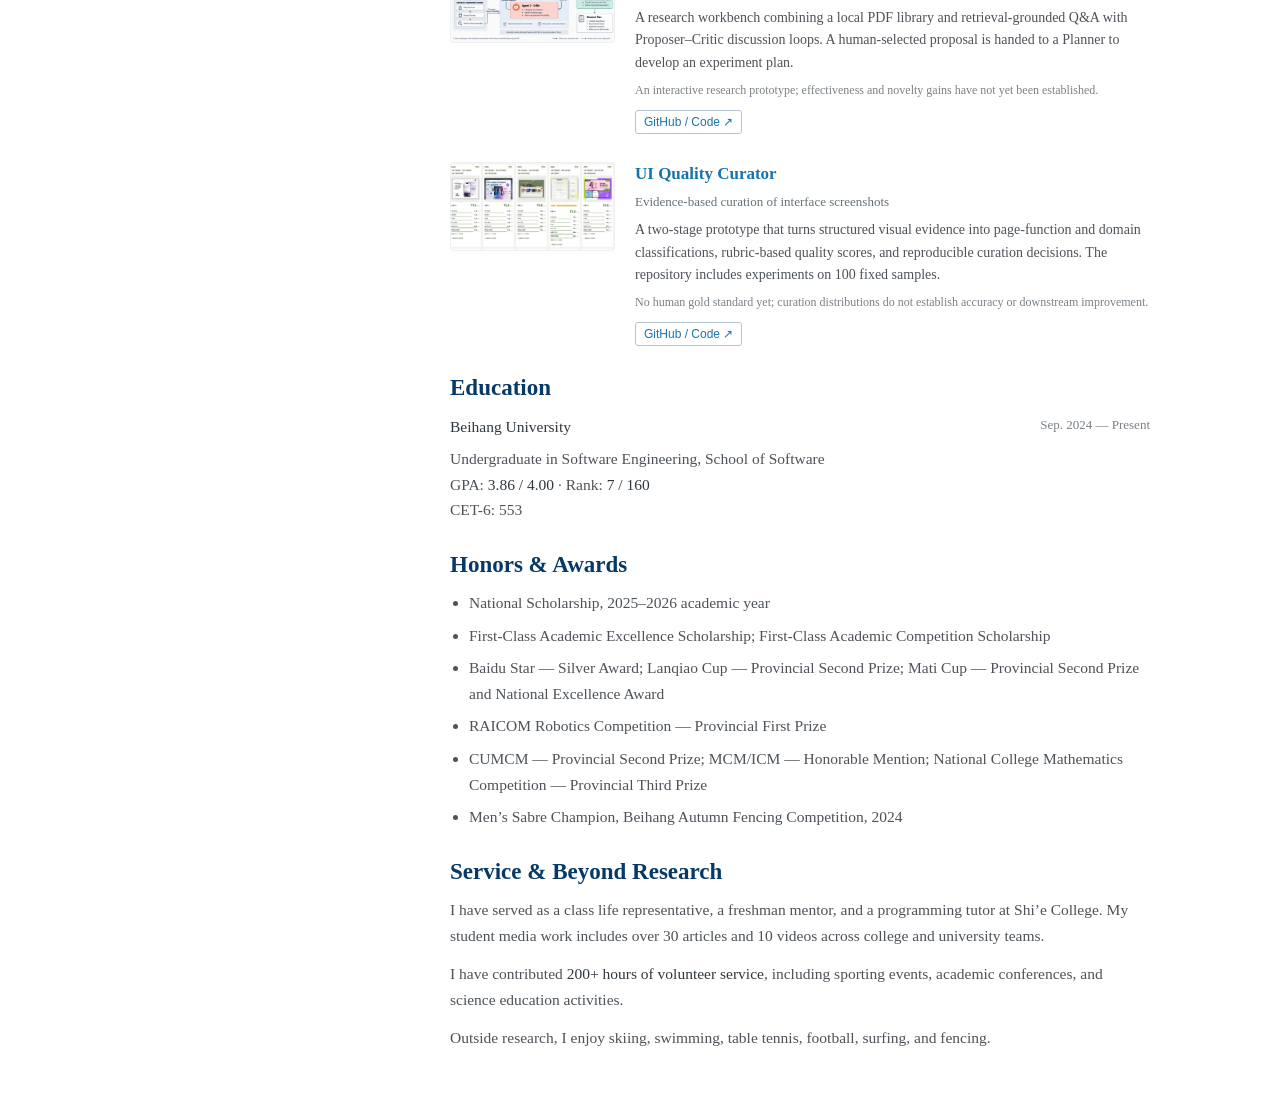
==== commit 09ab3ec8: "Replace lifestyle homepage with bilingual academic Minimal Light site" ====
--- a/index.html
+++ b/index.html
@@ -1,203 +1,3 @@
 <!doctype html>
-<html lang="zh-CN">
-<head>
-  <meta charset="UTF-8">
-  <meta name="viewport" content="width=device-width, initial-scale=1.0">
-  <meta name="description" content="李启扬的个人主页：旅行、游戏、运动与日常记录。">
-  <title>李启扬 · 日常档案</title>
-  <link rel="stylesheet" href="styles.css">
-</head>
-<body>
-  <a class="skip-link" href="#about">跳到主要内容</a>
-
-  <header class="site-header" id="siteHeader">
-    <a class="identity" href="#home" aria-label="返回首页">
-      <span class="identity-mark">LQY</span>
-      <span class="identity-name">李启扬</span>
-    </a>
-    <nav class="desktop-nav" aria-label="主导航">
-      <a href="#about">关于</a>
-      <a href="#journal">经历</a>
-      <a href="#travel">旅行</a>
-      <a href="#gaming">游戏</a>
-      <a href="#resume">简历</a>
-      <a href="#contact">联系</a>
-    </nav>
-    <button class="menu-button" id="menuButton" type="button" aria-label="打开菜单" aria-expanded="false" aria-controls="mobileMenu">
-      <i data-lucide="menu"></i>
-    </button>
-  </header>
-
-  <nav class="mobile-menu" id="mobileMenu" aria-label="移动导航" hidden>
-    <button class="mobile-menu-close" id="menuClose" type="button" aria-label="关闭菜单"><i data-lucide="x"></i></button>
-    <p class="mobile-menu-label">目录</p>
-    <a href="#about"><span>01</span>关于我</a>
-    <a href="#journal"><span>02</span>校园经历</a>
-    <a href="#travel"><span>03</span>旅行记录</a>
-    <a href="#gaming"><span>04</span>王者时刻</a>
-    <a href="#resume"><span>05</span>个人简历</a>
-    <a href="#contact"><span>06</span>联系我</a>
-  </nav>
-
-  <main>
-    <section class="hero" id="home" aria-label="个人主页封面">
-      <video id="heroVideo" autoplay muted loop playsinline preload="metadata" poster="assets/hero-poster.jpg" aria-hidden="true">
-        <source src="assets/hero.mp4" type="video/mp4">
-      </video>
-      <div class="hero-overlay"></div>
-      <div class="hero-content">
-        <p class="hero-kicker">LIFE · PLAY · EXPLORE</p>
-        <h1>李启扬</h1>
-        <p class="hero-role">正在生活，也在慢慢探索世界</p>
-        <p class="hero-statement">喜欢旅行、运动、游戏和一切值得回味的小事。</p>
-        <div class="hero-actions">
-          <a class="button button-primary" href="#about">查看我的经历 <i data-lucide="arrow-down"></i></a>
-          <button class="button button-ghost restricted-action" type="button">查看私藏 <i data-lucide="lock"></i></button>
-        </div>
-      </div>
-      <div class="video-controls" aria-label="封面视频控制">
-        <button id="videoToggle" type="button" aria-label="暂停封面视频" title="暂停视频"><i data-lucide="pause"></i></button>
-        <span>PERSONAL ARCHIVE · 2026</span>
-      </div>
-      <nav class="chapter-rail" aria-label="快速章节导航">
-        <a href="#about"><i data-lucide="user-round"></i><span><strong>关于</strong><small>Profile</small></span></a>
-        <a href="#journal"><i data-lucide="notebook-pen"></i><span><strong>经历</strong><small>Experience</small></span></a>
-        <a href="#travel"><i data-lucide="map"></i><span><strong>旅行</strong><small>Travel</small></span></a>
-        <a href="#gaming"><i data-lucide="gamepad-2"></i><span><strong>游戏</strong><small>王者荣耀</small></span></a>
-        <a href="#resume"><i data-lucide="file-user"></i><span><strong>履历</strong><small>Resume</small></span></a>
-      </nav>
-    </section>
-
-    <section class="section about-section" id="about">
-      <div class="section-inner about-layout reveal">
-        <div class="portrait-wrap">
-          <img src="assets/aac301c6f8c9e5de45fc719e13ba4a70.jpg" alt="李启扬的二次元头像" width="1200" height="1600">
-          <p>PERSONAL ARCHIVE · 2026</p>
-        </div>
-        <div class="about-copy">
-          <p class="eyebrow">ABOUT ME</p>
-          <h2>你好，我是<br>李启扬。</h2>
-          <div class="section-rule"></div>
-          <p class="lead">我是李启扬，一个喜欢把日子过得有点意思的人。</p>
-          <p>有空就去旅行、打球、下水，或者在王者峡谷里和朋友开黑。生活不需要时时刻刻都很有计划，开心和好奇已经足够。</p>
-          <dl class="profile-facts">
-            <div><dt>喜欢的运动</dt><dd>滑雪 · 游泳 · 乒乓球</dd></div>
-            <div><dt>也会去做</dt><dd>足球 · 冲浪 · 击剑</dd></div>
-            <div><dt>游戏时间</dt><dd>原神 · 王者荣耀</dd></div>
-            <div><dt>当前状态</dt><dd>开放交流与合作</dd></div>
-          </dl>
-          <div class="inline-actions">
-            <a class="text-link" href="#travel">看看我的兴趣 <i data-lucide="arrow-right"></i></a>
-            <button class="text-link copy-email" type="button" data-email="qiyangli@buaa.edu.cn">复制邮箱 <i data-lucide="copy"></i></button>
-          </div>
-        </div>
-      </div>
-    </section>
-
-    <section class="section journal-section" id="journal">
-      <div class="section-inner">
-        <header class="section-heading reveal">
-          <p class="eyebrow">TRAVEL & GAME LOG</p>
-          <h2>旅行与游戏日记</h2>
-          <div class="section-rule"></div>
-          <p>记录路上的风景，也记录和朋友开黑时的快乐。</p>
-        </header>
-        <div class="filter-tabs reveal" role="tablist" aria-label="记录分类">
-          <button class="active" type="button" role="tab" aria-selected="true" data-filter="all">全部</button>
-          <button type="button" role="tab" aria-selected="false" data-filter="life">旅行见闻</button>
-          <button type="button" role="tab" aria-selected="false" data-filter="study">城市漫游</button>
-          <button type="button" role="tab" aria-selected="false" data-filter="research">王者荣耀</button>
-        </div>
-        <div class="journal-grid">
-          <article class="story-card story-feature reveal" data-category="life" tabindex="0" data-story="学生宣传与媒体工作">
-            <div class="story-media"><img src="assets/journal-campus.jpg" alt="校园与学生演示照片" width="1400" height="900"></div>
-            <div class="story-body">
-              <p class="story-meta"><span>旅行见闻</span><time>2024 — 至今</time></p>
-              <h3>在海边吹风，顺便把日落拍进相册</h3>
-              <p>去过几座城市，最喜欢沿着老街慢慢走，遇到好吃的就停下来。</p>
-            </div>
-          </article>
-          <article class="story-card reveal" data-category="study" tabindex="0" data-story="士趋麟趾实践队">
-            <div class="story-media"><img src="assets/journal-study.jpg" alt="电脑前学习的演示照片" width="1200" height="800"></div>
-            <div class="story-body">
-              <p class="story-meta"><span>城市漫游</span><time>大一寒假</time></p>
-              <h3>周末城市漫游小分队</h3>
-            </div>
-          </article>
-          <article class="story-card reveal" data-category="research" tabindex="0" data-story="王者荣耀">
-            <div class="story-media"><img src="assets/research-lab.jpg" alt="实验室研究演示照片" width="1400" height="900"></div>
-            <div class="story-body">
-              <p class="story-meta"><span>王者荣耀</span><time>累计</time></p>
-              <h3>累计完成 148 小时王者荣耀</h3>
-            </div>
-          </article>
-          <article class="story-card reveal" data-category="life" tabindex="0" data-story="软件学院宣传工作">
-            <div class="story-media"><img src="assets/life-friends.jpg" alt="同学交流的演示照片" width="1200" height="800"></div>
-            <div class="story-body">
-              <p class="story-meta"><span>旅行见闻</span><time>大二</time></p>
-              <h3>旅行回来整理照片，给朋友讲一路上的小插曲</h3>
-            </div>
-          </article>
-        </div>
-      </div>
-    </section>
-
-    <section class="section timeline-section" aria-labelledby="timelineTitle">
-      <div class="section-inner">
-        <header class="section-heading reveal">
-          <p class="eyebrow">GROWTH TIMELINE</p>
-          <h2 id="timelineTitle">我的大学时间线</h2>
-          <div class="section-rule"></div>
-        </header>
-        <div class="timeline reveal">
-          <button class="timeline-point active" type="button" data-stage="0"><span>01</span><strong>入学</strong></button>
-          <button class="timeline-point" type="button" data-stage="1"><span>02</span><strong>探索</strong></button>
-          <button class="timeline-point" type="button" data-stage="2"><span>03</span><strong>聚焦</strong></button>
-          <button class="timeline-point" type="button" data-stage="3"><span>04</span><strong>现在</strong></button>
-        </div>
-        <div class="timeline-story reveal" id="timelineStory">
-          <span class="timeline-number">01</span>
-          <div><p class="eyebrow">THE BEGINNING</p><h3>进入北航，开始建立自己的坐标</h3><p>2024 年进入软件工程专业，在课程、旅行见闻和王者荣耀中探索适合自己的方向。</p></div>
-        </div>
-      </div>
-    </section>
-
-
-    <section class="section gallery-section" aria-labelledby="galleryTitle">
-      <div class="section-inner">
-        <header class="section-heading reveal"><p class="eyebrow">LIFE IN FRAMES</p><h2 id="galleryTitle">生活影像</h2><div class="section-rule"></div><p>不是简历的边角料，而是构成“我”的另一部分。</p></header>
-        <div class="gallery-grid">
-          <figure class="gallery-wide reveal"><img src="assets/life-landscape.jpg" alt="山间自然风景演示照片" width="1400" height="900"><figcaption>走出去，重新理解熟悉的世界</figcaption></figure>
-          <figure class="reveal"><img src="assets/life-friends.jpg" alt="同学交流演示照片" width="1200" height="800"><figcaption>朋友与共同经历</figcaption></figure>
-          <figure class="reveal"><img src="assets/journal-study.jpg" alt="学习空间演示照片" width="1200" height="800"><figcaption>安静的学习时刻</figcaption></figure>
-        </div>
-      </div>
-    </section>
-
-    <section class="section resume-section" id="resume"><div class="section-inner resume-sheet reveal"><header class="resume-header"><div><p class="eyebrow">JUST FOR FUN</p><h2>个人简历</h2><p>这里没有可下载的简历，先聊点轻松的。</p></div><button class="button button-primary restricted-action" type="button">下载 PDF 简历 <i data-lucide="lock"></i></button></header><div class="resume-grid"><div><section><h3>最近在忙</h3><p>规划下一次旅行路线，研究哪家小店值得排队。</p></section><section><h3>峡谷状态</h3><p>主玩辅助和对抗路，偶尔指挥队友“稳住别浪”。</p></section></div><div><section><h3>想认识的人</h3><p>喜欢分享风景、音乐、游戏和冷笑话的朋友。</p></section><section><h3>小目标</h3><p>多去几个没去过的地方，把生活过成一张有趣的地图。</p></section></div></div></div></section>
-
-    <section class="contact-section" id="contact">
-      <div class="section-inner contact-layout reveal">
-        <div><p class="eyebrow">LET'S CONNECT</p><h2>期待与你<br>交换想法。</h2></div>
-        <div class="contact-copy"><p>如果你也喜欢旅行、游戏或分享生活里的小发现，欢迎来聊天。</p><button class="contact-email copy-email" type="button" data-email="qiyangli@buaa.edu.cn">qiyangli@buaa.edu.cn <i data-lucide="copy"></i></button><div class="social-links"><span>电话 / 微信：18811602913</span><a href="https://github.com/starry913" target="_blank" rel="noreferrer">GitHub / starry913</a></div></div>
-      </div>
-    </section>
-  </main>
-
-  <footer class="site-footer"><div><span>© 2026 李启扬</span><span>持续学习，保持好奇。</span><a href="#home">返回顶部 <i data-lucide="arrow-up"></i></a></div></footer>
-
-  <dialog class="story-dialog" id="storyDialog">
-    <button class="dialog-close" type="button" aria-label="关闭详情"><i data-lucide="x"></i></button>
-    <p class="eyebrow">JOURNAL PREVIEW</p>
-    <h2 id="dialogTitle">记录标题</h2>
-    <p>这是内容详情页的交互预览。替换为真实内容后，可以在这里展示正文、照片组、引用和相关记录。</p>
-    <div class="dialog-note"><i data-lucide="info"></i><span>当前页面使用演示内容，不代表你的真实经历。</span></div>
-  </dialog>
-  <div class="toast" id="toast" role="status" aria-live="polite"></div>
-
-  <script src="lucide.min.js"></script>
-  <script src="script.js"></script>
-</body>
-</html>
-
-<!-- pages-refresh -->
+<html lang="en"><head><meta charset="utf-8"><meta name="viewport" content="width=device-width,initial-scale=1"><title>Qiyang Li | Beihang University</title><meta name="description" content="Qiyang Li (李启扬), Software Engineering undergraduate at Beihang University. Agents, reinforcement learning, and multimodal large language models."><link rel="stylesheet" href="assets/css/minimal-light.css"><link rel="stylesheet" href="assets/css/custom.css"></head>
+<body><a class="skip" href="#about">Skip to content</a><div class="wrapper"><header><a href="index.html" class="image avatar"><img src="assets/img/avatar.jpg?v=2" alt="李启扬的头像" width="158" height="158"></a><h1>Qiyang Li</h1><p class="chinese-name">李启扬</p><div class="position">Undergraduate Student</div><a class="affiliation" href="https://www.buaa.edu.cn/">Beihang University</a><a class="email" href="mailto:qiyangli@buaa.edu.cn">qiyangli@buaa.edu.cn</a><div class="profile-links"><a href="https://github.com/starry913">GitHub</a><a href="assets/files/qiyang-li-cv.pdf">CV ↗</a><a href="mailto:qiyangli@buaa.edu.cn">Email</a></div><nav class="profile-nav" aria-label="Page sections"><a href="#about">About Me</a><a href="#research">Research</a><a href="#projects">Open-source Projects</a><a href="#honors">Honors & Awards</a><a href="#beyond">Service & Beyond Research</a></nav><p class="motto">Ad astra abyssosque.</p></header><section><div class="language"><a href="index.html" lang="en">English</a> &nbsp;/&nbsp; <a href="zh.html" lang="zh-CN">中文</a></div><h2 id="about">About Me</h2><p>I am <strong>Qiyang Li</strong> (李启扬), a third-year undergraduate studying <strong>Software Engineering at Beihang University</strong>. My research interests include <strong>agents, reinforcement learning (RL), and multimodal large language models (MLLMs)</strong>.</p><p>My recent work explores agents for software development and research, including design-guided web generation, unit test generation, program repair trajectories, literature-grounded ideation, and interface data curation.</p><h2 id="interests">Research Interests</h2><ul class="interests"><li><strong>Agents:</strong> tool use, planning and memory, and multi-agent collaboration.</li><li><strong>Reinforcement Learning (RL):</strong> learning from interaction and feedback to improve agent decision-making and task execution.</li><li><strong>Multimodal Large Language Models (MLLMs):</strong> joint vision–language understanding, and reasoning and interaction grounded in multimodal information.</li></ul><h2 id="research">Research</h2><p class="section-note">Manuscripts and submission status.</p><article class="research-entry" id="designcoder"><div><a class="figure-link" href="assets/img/designcoder.png" aria-label="DesignCoder: Bringing Professional Web Design to Agentic Code Generation figure"><img src="assets/img/designcoder.png" alt="DesignCoder: Bringing Professional Web Design to Agentic Code Generation — method overview" loading="lazy"></a><div class="figure-caption">Method overview</div></div><div><h3>DesignCoder: Bringing Professional Web Design to Agentic Code Generation</h3><p class="authors">Ziteng Xue<sup>1</sup>, XiMing Xing<sup>2</sup>, Juncheng Hu<sup>1</sup>, <strong>Qiyang Li</strong><sup>1</sup>, Guotao Liang<sup>1</sup>, Yuan Shui<sup>1</sup>, Mengcheng Yan<sup>1</sup>, Jing Zhang<sup>1</sup>, Qian Yu<sup>1</sup></p><p class="affiliations"><sup>1</sup> Beihang University (First institution)<br><sup>2</sup> Tencent (Second institution)</p><p class="status">Under review · ICLR 2027</p><p class="description">Explicit design specifications connect user intent to agentic web generation. The framework combines design planning, specification and asset retrieval, and trajectory-based training.</p><p class="contribution">I was responsible for designing and implementing the core design-specification generation module, connecting intent parsing, dimension-wise weighted retrieval, and specification synthesis to produce DESIGN.md for web code generation. I also designed and conducted cross-model comparisons and homogenization evaluations across visual, color, and layout dimensions.</p></div></article><article class="research-entry" id="pathsieveut"><div><a class="figure-link" href="assets/img/pathsieveut.png" aria-label="Cover More, Spend Less: LLM-Based Unit Test Generation with Value-Guided Path Ranking and Reachability Checking figure"><img src="assets/img/pathsieveut.png" alt="Cover More, Spend Less: LLM-Based Unit Test Generation with Value-Guided Path Ranking and Reachability Checking — method overview" loading="lazy"></a><div class="figure-caption">Method overview</div></div><div><h3>Cover More, Spend Less: LLM-Based Unit Test Generation with Value-Guided Path Ranking and Reachability Checking</h3><p class="authors">Zhiwen Luo<sup>1</sup>, <strong>Qiyang Li</strong><sup>1</sup>, Lin Shi<sup>1</sup>, Li Zhang<sup>1</sup></p><p class="affiliations"><sup>1</sup> Beihang University (Sole institution)</p><p class="status">Under review · FSE 2027</p><p class="description">PathSieveUT ranks execution paths by value and checks reachability before generating unit tests, reducing redundant analysis while targeting useful coverage.</p><p class="contribution">I organized the evaluation data, ran six baselines, and analyzed coverage and generation costs across Java repositories.</p></div></article><h2 id="projects">Open-source Projects</h2><article class="research-entry" id="repairweave"><div><a class="figure-link" href="assets/img/repairweave-overview.png" aria-label="RepairWeave figure"><img src="assets/img/repairweave-overview.png" alt="RepairWeave — project overview" loading="lazy"></a></div><div><h3><a href="https://github.com/starry913/repairweave">RepairWeave</a></h3><p class="project-subtitle">Subtask interactions and historical context in agentic program repair</p><p class="description">An empirical study of 1,500 public repair trajectories from three agents on SWE-bench Verified. I study how local repair goals, accumulated localization evidence, and validation feedback relate to final outcomes.</p><p class="project-note">Observational analysis; current findings are snapshot-specific, with parser/snapshot reconciliation documented in the repository.</p><a class="code-link" href="https://github.com/starry913/repairweave">GitHub / Code ↗</a></div></article><article class="research-entry" id="orbit"><div><a class="figure-link" href="assets/img/orbit.png" aria-label="OrbitResearch / Orbit+ figure"><img src="assets/img/orbit.png" alt="OrbitResearch / Orbit+ — project overview" loading="lazy"></a></div><div><h3><a href="https://github.com/starry913/OrbitResearch">OrbitResearch / Orbit+</a></h3><p class="project-subtitle">Literature-grounded research assistance and multi-agent ideation</p><p class="description">A research workbench combining a local PDF library and retrieval-grounded Q&A with Proposer–Critic discussion loops. A human-selected proposal is handed to a Planner to develop an experiment plan.</p><p class="project-note">An interactive research prototype; effectiveness and novelty gains have not yet been established.</p><a class="code-link" href="https://github.com/starry913/OrbitResearch">GitHub / Code ↗</a></div></article><article class="research-entry" id="curator"><div><a class="figure-link" href="assets/img/ui-curator.png" aria-label="UI Quality Curator figure"><img src="assets/img/ui-curator.png" alt="UI Quality Curator — project overview" loading="lazy"></a></div><div><h3><a href="https://github.com/starry913/ui-quality-curator">UI Quality Curator</a></h3><p class="project-subtitle">Evidence-based curation of interface screenshots</p><p class="description">A two-stage prototype that turns structured visual evidence into page-function and domain classifications, rubric-based quality scores, and reproducible curation decisions. The repository includes experiments on 100 fixed samples.</p><p class="project-note">No human gold standard yet; curation distributions do not establish accuracy or downstream improvement.</p><a class="code-link" href="https://github.com/starry913/ui-quality-curator">GitHub / Code ↗</a></div></article><h2 id="education">Education</h2><p class="education"><strong>Beihang University</strong><span>Sep. 2024 — Present</span></p><p class="academic-facts">Undergraduate in Software Engineering, School of Software<br>GPA: <strong>3.86 / 4.00</strong> · Rank: <strong>7 / 160</strong><br>CET-6: 553</p><h2 id="honors">Honors & Awards</h2><ul class="compact-list"><li>National Scholarship, 2025–2026 academic year</li><li>First-Class Academic Excellence Scholarship; First-Class Academic Competition Scholarship</li><li>Baidu Star — Silver Award; Lanqiao Cup — Provincial Second Prize; Mati Cup — Provincial Second Prize and National Excellence Award</li><li>RAICOM Robotics Competition — Provincial First Prize</li><li>CUMCM — Provincial Second Prize; MCM/ICM — Honorable Mention; National College Mathematics Competition — Provincial Third Prize</li><li>Men’s Sabre Champion, Beihang Autumn Fencing Competition, 2024</li></ul><h2 id="beyond">Service & Beyond Research</h2><p>I have served as a class life representative, a freshman mentor, and a programming tutor at Shi’e College. My student media work includes over 30 articles and 10 videos across college and university teams.</p><p>I have contributed <strong>200+ hours of volunteer service</strong>, including sporting events, academic conferences, and science education activities.</p><p>Outside research, I enjoy skiing, swimming, table tennis, football, surfing, and fencing.</p><footer class="page-footer">© 2026 Qiyang Li · Based on <a href="https://github.com/yaoyao-liu/minimal-light">Minimal Light</a> · Updated October 2026</footer></section></div></body></html>
--- a/assets/css/minimal-light.css
+++ b/assets/css/minimal-light.css
@@ -0,0 +1,157 @@
+body { background-color: #fff; padding: 0px; font: 16.0px/1.5 Crimson Pro, serif; color: #595959; font-weight: 400; margin: 0; }
+
+.pub-row { display: flex; align-items: center; }
+
+.social-icons a { display: inline-block; height: 2.4rem; width: 2.4rem; background-color: transparent; color: #043361 !important; border-radius: 100%; text-align: center; font-size: 1.15rem; line-height: 2.5rem; margin-right: 1rem; }
+
+.social-icons a:last-child { margin-right: 0; }
+
+.social-icons a:hover { background-color: white; color: black; transform: scale(1.2); }
+
+/*
+.social-icons a:after { content: ''; display: block; margin: 0px; height: 1px; width: 0px; background: transparent; transition: width .5s ease, background-color .5s ease; } .social-icons a:hover:after { width: 100%; background: #337ab7; } */
+.icon-button { background-color: white; border-radius: 3.6rem; cursor: pointer; display: inline-block; font-size: 2.0rem; height: 3.6rem; line-height: 3.6rem; margin: 0 5px; position: relative; text-align: center; -webkit-user-select: none; -moz-user-select: none; -ms-user-select: none; user-select: none; width: 3.6rem; }
+
+.icon-button span { border-radius: 0; display: block; height: 0; left: 50%; margin: 0; position: absolute; top: 50%; -webkit-transition: all 0.3s; -moz-transition: all 0.3s; -o-transition: all 0.3s; transition: all 0.3s; width: 0; }
+
+.icon-button:hover span { width: 3.6rem; height: 3.6rem; border-radius: 3.6rem; margin: -1.8rem; }
+
+.twitter span { background-color: #4099ff; }
+
+.facebook span { background-color: #4286f4; }
+
+.linkedin span { background-color: #0077B5; }
+
+.github span { background-color: #000; }
+
+email { font-size: 14px; font-family: "Ubuntu Mono"; }
+
+.icon-button i { background: none; color: white; height: 3.6rem; left: 0; line-height: 3.6rem; position: absolute; top: 0; -webkit-transition: all 0.3s; -moz-transition: all 0.3s; -o-transition: all 0.3s; transition: all 0.3s; width: 3.6rem; z-index: 10; }
+
+.icon-button .icon-twitter { color: #4099ff; }
+
+.icon-button .icon-facebook { color: #4286f4; }
+
+.icon-button .icon-github { color: #000; }
+
+.icon-button .icon-linkedin { color: #0077B5; }
+
+.icon-button:hover .icon-twitter, .icon-button:hover .icon-facebook, .icon-button:hover .icon-github, .icon-button:hover .icon-linkedin { color: white; }
+
+autocolor { color: #595959; }
+
+lightonly { visibility: visible; }
+
+darkonly { visibility: hidden; }
+
+education { font-weight: 500; font-size: 115%; }
+
+papertitle { font-weight: 600; font-size: 100%; }
+
+.image { border-radius: 0.35em; border: 0; display: inline-block; position: relative; }
+
+.image:before { -moz-transition: opacity 0.2s ease-in-out; -webkit-transition: opacity 0.2s ease-in-out; -ms-transition: opacity 0.2s ease-in-out; transition: opacity 0.2s ease-in-out; border-radius: 0.35em; content: ''; display: block; height: 100%; left: 0; opacity: 0.5; position: absolute; top: 0; width: 100%; }
+
+.image.avatar { border-radius: 100%; }
+
+.image.avatar:before { display: none; }
+
+.image.avatar img { border-radius: 100%; width: 45%; padding: 20px; }
+
+#header .image.avatar { margin: 0 0 1em 0; width: 8.00em; }
+
+h3, h4, h5, h6 { font-weight: 600; color: #043361; margin: 0 0 20px; }
+
+h1 { font-weight: 500; color: #043361; margin: 0 0 20px; }
+
+h2 { color: #043361; font-weight: 500; margin: 2px 0px 15px; font-size: 157%; }
+
+p, ul, ol, table, pre, dl { margin: 0 0 20px; }
+
+h1, h2, h3 { line-height: 1.1; }
+
+h1 { font-size: 28px; }
+
+a { color: #39c; text-decoration: none; }
+
+a:hover { color: #069; }
+
+a small { font-size: 11px; color: #777; margin-top: -0.3em; display: block; }
+
+a:hover small { color: #777; }
+
+.wrapper { width: 960px; margin: 0 auto; }
+
+blockquote { border-left: 1px solid #e5e5e5; margin: 0; padding: 0 0 0 20px; font-style: italic; }
+
+code, pre { font-family: Monaco, Bitstream Vera Sans Mono, Lucida Console, Terminal, Consolas, Liberation Mono, DejaVu Sans Mono, Courier New, monospace; color: #333; }
+
+pre { max-width: 500px; padding: 8px 15px; background: #f8f8f8; border-radius: 5px; border: 1px solid #e5e5e5; overflow-x: auto; }
+
+table { width: 100%; border-collapse: collapse; }
+
+th, td { text-align: left; padding: 5px 10px; border-bottom: 1px solid #e5e5e5; }
+
+dt { color: #444; font-weight: 500; }
+
+th { color: #444; }
+
+img { max-width: 100%; }
+
+header { width: 232px; float: left; position: fixed; -webkit-font-smoothing: subpixel-antialiased; padding-top: 4.0em; text-align: center; }
+
+header ul { list-style: none; height: 40px; padding: 0; background: #f4f4f4; border-radius: 5px; border: 1px solid #e0e0e0; width: 270px; }
+
+header li { width: 89px; float: left; border-right: 1px solid #e0e0e0; height: 40px; }
+
+header li:first-child a { border-radius: 5px 0 0 5px; }
+
+header li:last-child a { border-radius: 0 5px 5px 0; }
+
+header ul a { line-height: 1; font-size: 11px; color: #999; display: block; text-align: center; padding-top: 6px; height: 34px; }
+
+header ul a:hover { color: #999; }
+
+header ul a:active { background-color: #f0f0f0; }
+
+strong { color: #222; font-weight: 500; }
+
+header ul li + li + li { border-right: none; width: 89px; }
+
+header ul a strong { font-size: 14px; display: block; color: #222; }
+
+section { width: 650px; float: right; padding-top: 4.0em; padding-bottom: 50px; }
+
+small { font-size: 11px; }
+
+hr { border: 0; background: #e5e5e5; height: 1px; margin: 0 0 20px; }
+
+footer { width: 232px; float: left; position: fixed; bottom: 30px; -webkit-font-smoothing: subpixel-antialiased; text-align: center; }
+
+@media print, screen and (max-width: 960px) { .pub-row { display: flex; align-items: center; }
+  div.wrapper { width: auto; margin: 0; }
+  header, section, footer { float: none; position: static; width: auto; }
+  header { padding-right: 320px; }
+  section { border: 1px solid #e5e5e5; border-width: 1px 0; padding: 20px 0; margin: 0 0 20px; }
+  header a small { display: inline; }
+  header ul { position: absolute; right: 50px; top: 52px; }
+  .image.avatar img { border-radius: 100%; width: 117px; padding: 20px; }
+  #head1o2 { visibility: hidden; }
+  #head2o2 { visibility: hidden; } }
+@media print, screen and (max-width: 960px) { body { word-wrap: break-word; padding: 15px; }
+  .pub-row { display: flex; align-items: center; }
+  header { padding: 0; }
+  pre, code { word-wrap: normal; } }
+@media print, screen and (max-width: 480px) { .pub-row { display: block; align-items: center; }
+  body { padding: 15px; }
+  header ul { width: 99%; }
+  header li, header ul li + li + li { width: 33%; }
+  .image.avatar img { border-radius: 100%; width: 95px; padding: 20px; }
+  #head1o2 { visibility: hidden; }
+  #head2o2 { visibility: hidden; } }
+@media print { body { padding: 0.4in; font-size: 12pt; color: #444; } }
+.biblink { text-decoration: none; display: inline; margin-right: 0px; }
+
+.fakelink { text-decoration: none; cursor: pointer; }
+
+.bibref { font-size: 70%; margin-top: 10px; margin-left: 0px; display: none; font-family: monospace; }
--- a/assets/css/custom.css
+++ b/assets/css/custom.css
@@ -0,0 +1,17 @@
+
+/* Customizations to the original Minimal Light HTML theme. */
+html{scroll-behavior:smooth;scroll-padding-top:28px}
+body{font-family:Georgia,'Times New Roman','Noto Serif SC','Songti SC',serif;color:#4d5359;font-size:15.5px;line-height:1.65;background:#fff}
+.wrapper{width:1020px}header{width:240px;padding-top:58px}section{width:700px;padding-top:55px}
+h1,h2,h3{font-family:Georgia,'Times New Roman','Noto Serif SC','Songti SC',serif;color:#063967;font-weight:600}
+h1{font-size:29px;margin:17px 0 3px}h2{font-size:23px;margin:29px 0 13px}h3{font-size:17px;margin:0 0 5px;line-height:1.4}
+a{color:#1674ad}a:hover{color:#063967;text-decoration:underline;font-weight:inherit}a:focus-visible{outline:2px solid #1674ad;outline-offset:4px}
+p{margin:0 0 13px}strong{color:#30383f}.image.avatar{width:158px;height:158px;display:block;margin:0 auto;border-radius:50%;overflow:hidden}.image.avatar img{width:100%;height:100%;object-fit:cover;object-position:center 42%;padding:0;display:block;border-radius:50%}
+.chinese-name{font-size:18px;margin:0 0 12px;color:#666}.position{font-size:16px;color:#30383f}.affiliation{display:block;color:#4d5359}.email{display:block;font-size:13px;margin-top:7px;overflow-wrap:anywhere;font-family:Arial,sans-serif}
+.profile-links{display:flex;justify-content:center;gap:17px;margin:18px 0 23px;font-size:14px}.profile-nav{display:flex;flex-direction:column;gap:5px;font-size:14px}.motto{font-size:14px;font-style:italic;color:#8b9298;margin-top:24px}.language{text-align:right;font-size:13px;margin-bottom:20px;font-family:Arial,sans-serif}.language span{color:#666}
+.interests{padding-left:20px;margin-bottom:16px}.interests li{margin:4px 0}.research-entry{display:grid;grid-template-columns:165px minmax(0,1fr);gap:20px;margin:22px 0 28px;align-items:start}.figure-link{display:block}.research-entry img{width:165px;max-height:130px;object-fit:contain;background:#fafafa;border-radius:3px;border:1px solid #eef0f2;box-sizing:border-box}.figure-caption{font-size:11px;color:#8b9298;text-align:center;margin-top:5px;font-family:Arial,sans-serif}
+.affiliations{font-size:12px;line-height:1.6;color:#64717d;margin:5px 0 8px}.authors sup{font-size:10px}.authors strong{font-weight:700;color:#063967}.authors{font-size:13px;line-height:1.5;margin-bottom:6px}.status{color:#986c2f;font-size:13px;font-style:italic;margin-bottom:8px}.description{font-size:14px;line-height:1.6;margin-bottom:7px}.contribution{font-size:13px;color:#626b73;line-height:1.55}.project-subtitle{font-size:13px;color:#64717d;margin-bottom:7px}.project-note{font-size:12px;color:#7a8187;line-height:1.5;margin:6px 0}.code-link{display:inline-block;border:1px solid #b3c5d3;border-radius:3px;font:12px/1.5 Arial,sans-serif;padding:2px 8px;margin-top:5px}.entry-divider{border:0;border-top:1px solid #eef0f2;margin:22px 0}.academic-facts,.education span{font-family:'Times New Roman','Noto Serif SC','Songti SC',serif;font-variant-numeric:lining-nums}.education{margin-bottom:7px}.education span{float:right;font-size:13px;color:#7a8187}.compact-list{padding-left:19px}.compact-list li{margin:7px 0}.section-note{font-size:13px;color:#7a8187;margin-top:-6px}.page-footer{margin-top:35px;padding-top:16px;border-top:1px solid #e7ebee;font-size:12px;color:#8b9298}.skip{position:absolute;left:-9999px}.skip:focus{left:15px;top:10px;background:white;padding:8px;z-index:5}
+@media(max-width:1080px){.wrapper{width:auto;max-width:940px;margin:0 auto;padding:0 25px}header{width:215px}section{width:calc(100% - 270px)}}
+@media(max-width:960px){body{padding:0}.wrapper{max-width:760px;padding:0 26px}header{position:static;float:none;width:auto;padding:35px 0 22px}section{float:none;width:auto;padding:20px 0 40px;border-top:1px solid #e7ebee}.profile-nav{flex-direction:row;justify-content:center;flex-wrap:wrap;gap:9px 18px}.motto{margin-top:15px}.profile-links{margin-bottom:14px}.language{margin-bottom:15px}.image.avatar{width:126px;height:126px}.research-entry{grid-template-columns:150px minmax(0,1fr)}.research-entry img{width:150px}.education span{float:none;display:block}}
+@media(max-width:520px){.wrapper{padding:0 20px}body{font-size:15px}h2{font-size:22px}.research-entry{grid-template-columns:1fr;gap:12px;margin-bottom:28px}.figure-link{width:100%;max-width:260px}.research-entry img{width:100%;max-height:170px}.figure-caption{display:none}.language{margin-bottom:18px}.description{font-size:14px}h3{font-size:17px}}
+@media(prefers-reduced-motion:reduce){html{scroll-behavior:auto}}
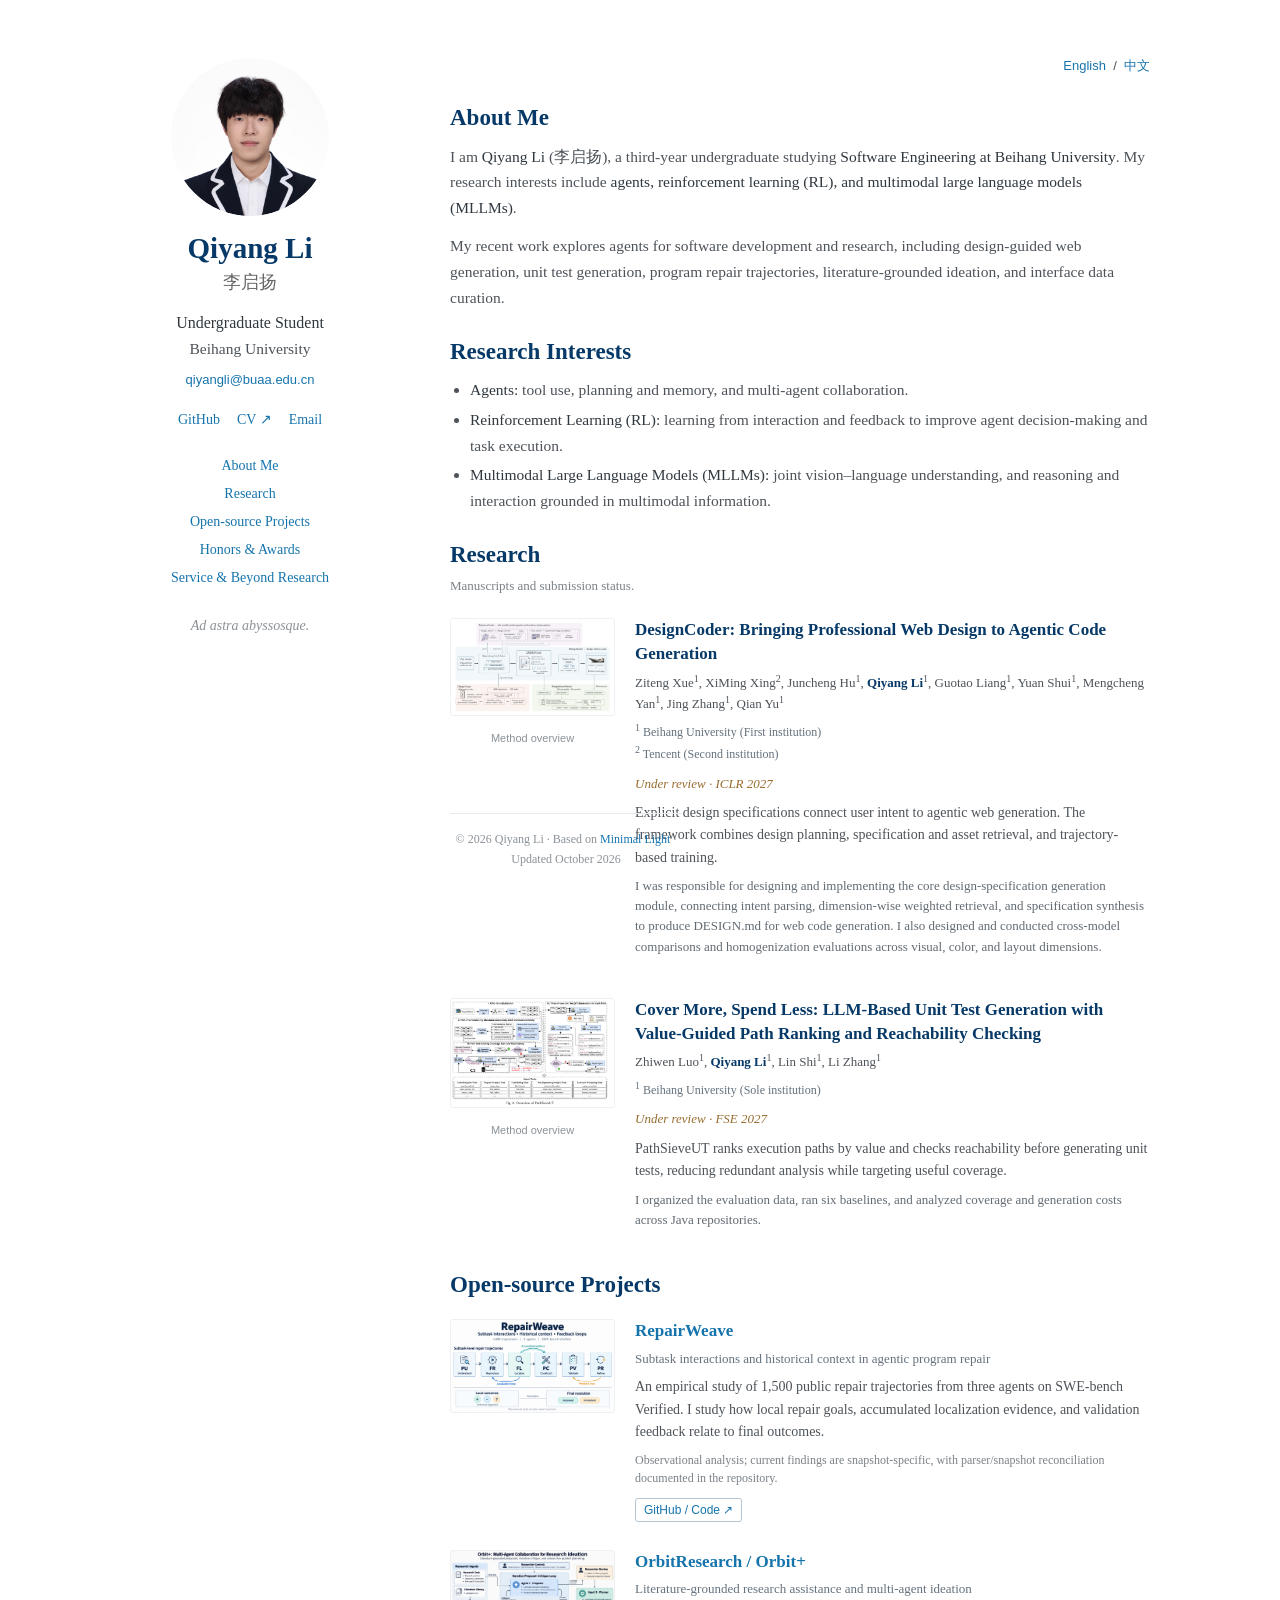
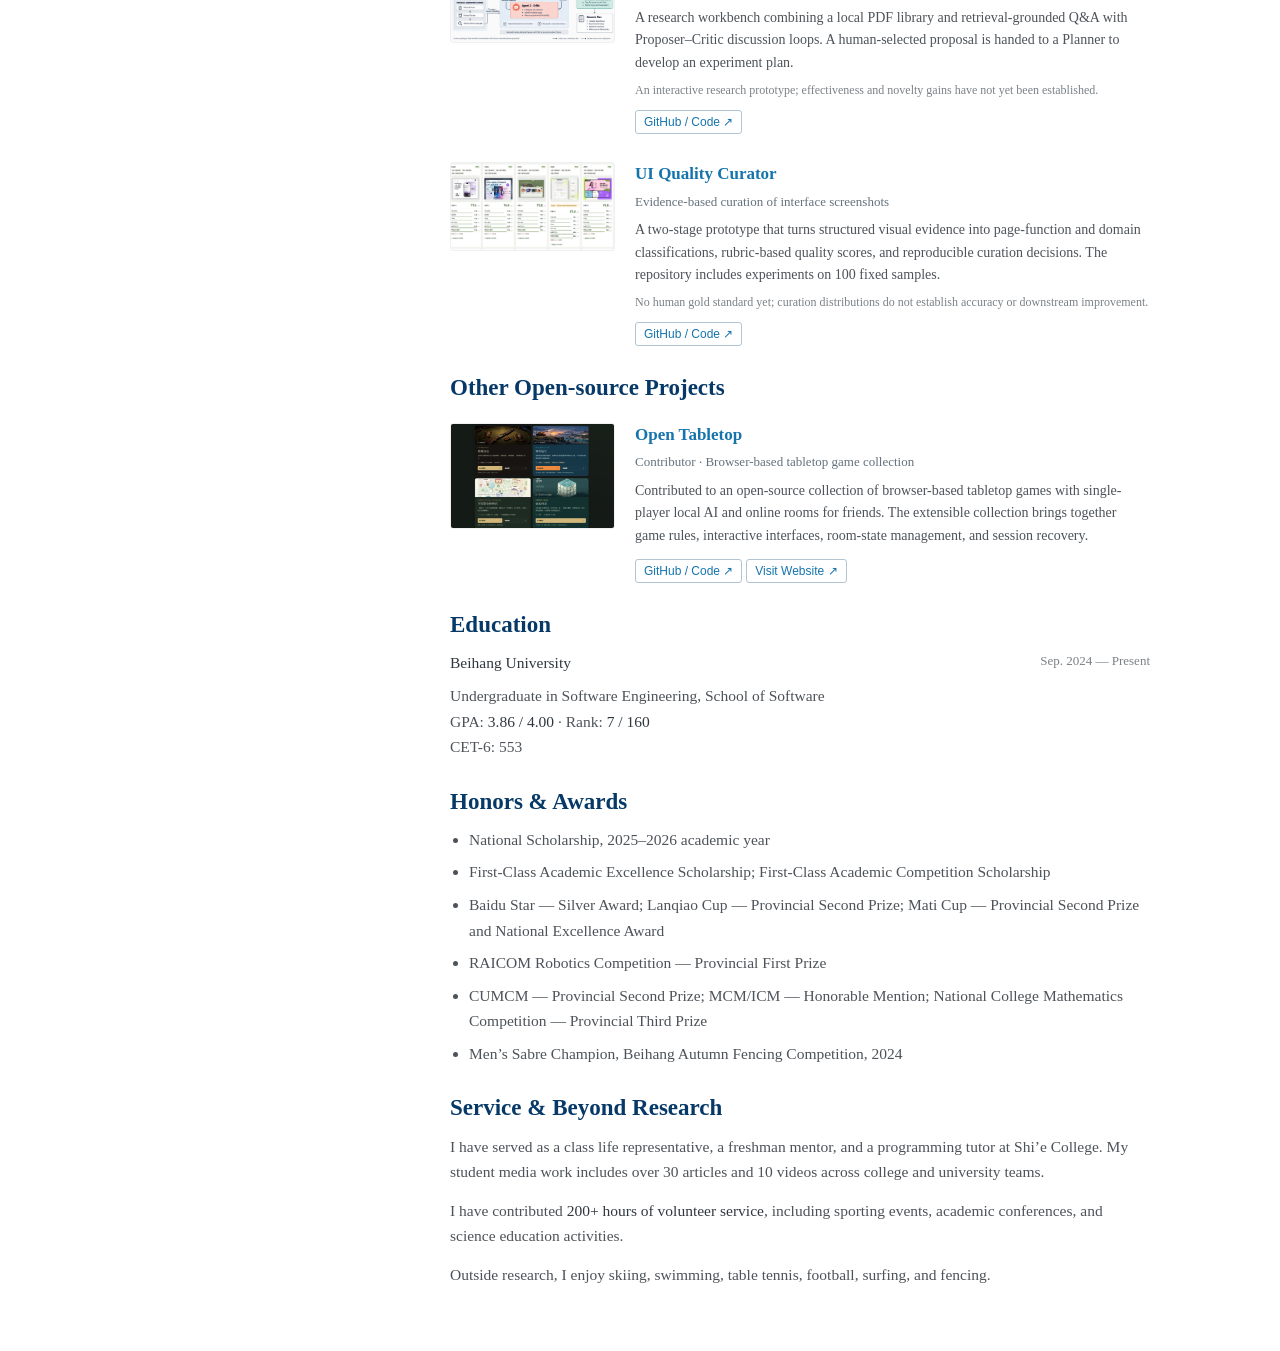
==== commit f97fe7a5: "Add Open Tabletop project with repository and website links" ====
--- a/index.html
+++ b/index.html
@@ -1,3 +1,3 @@
 <!doctype html>
 <html lang="en"><head><meta charset="utf-8"><meta name="viewport" content="width=device-width,initial-scale=1"><title>Qiyang Li | Beihang University</title><meta name="description" content="Qiyang Li (李启扬), Software Engineering undergraduate at Beihang University. Agents, reinforcement learning, and multimodal large language models."><link rel="stylesheet" href="assets/css/minimal-light.css"><link rel="stylesheet" href="assets/css/custom.css"></head>
-<body><a class="skip" href="#about">Skip to content</a><div class="wrapper"><header><a href="index.html" class="image avatar"><img src="assets/img/avatar.jpg?v=2" alt="李启扬的头像" width="158" height="158"></a><h1>Qiyang Li</h1><p class="chinese-name">李启扬</p><div class="position">Undergraduate Student</div><a class="affiliation" href="https://www.buaa.edu.cn/">Beihang University</a><a class="email" href="mailto:qiyangli@buaa.edu.cn">qiyangli@buaa.edu.cn</a><div class="profile-links"><a href="https://github.com/starry913">GitHub</a><a href="assets/files/qiyang-li-cv.pdf">CV ↗</a><a href="mailto:qiyangli@buaa.edu.cn">Email</a></div><nav class="profile-nav" aria-label="Page sections"><a href="#about">About Me</a><a href="#research">Research</a><a href="#projects">Open-source Projects</a><a href="#honors">Honors & Awards</a><a href="#beyond">Service & Beyond Research</a></nav><p class="motto">Ad astra abyssosque.</p></header><section><div class="language"><a href="index.html" lang="en">English</a> &nbsp;/&nbsp; <a href="zh.html" lang="zh-CN">中文</a></div><h2 id="about">About Me</h2><p>I am <strong>Qiyang Li</strong> (李启扬), a third-year undergraduate studying <strong>Software Engineering at Beihang University</strong>. My research interests include <strong>agents, reinforcement learning (RL), and multimodal large language models (MLLMs)</strong>.</p><p>My recent work explores agents for software development and research, including design-guided web generation, unit test generation, program repair trajectories, literature-grounded ideation, and interface data curation.</p><h2 id="interests">Research Interests</h2><ul class="interests"><li><strong>Agents:</strong> tool use, planning and memory, and multi-agent collaboration.</li><li><strong>Reinforcement Learning (RL):</strong> learning from interaction and feedback to improve agent decision-making and task execution.</li><li><strong>Multimodal Large Language Models (MLLMs):</strong> joint vision–language understanding, and reasoning and interaction grounded in multimodal information.</li></ul><h2 id="research">Research</h2><p class="section-note">Manuscripts and submission status.</p><article class="research-entry" id="designcoder"><div><a class="figure-link" href="assets/img/designcoder.png" aria-label="DesignCoder: Bringing Professional Web Design to Agentic Code Generation figure"><img src="assets/img/designcoder.png" alt="DesignCoder: Bringing Professional Web Design to Agentic Code Generation — method overview" loading="lazy"></a><div class="figure-caption">Method overview</div></div><div><h3>DesignCoder: Bringing Professional Web Design to Agentic Code Generation</h3><p class="authors">Ziteng Xue<sup>1</sup>, XiMing Xing<sup>2</sup>, Juncheng Hu<sup>1</sup>, <strong>Qiyang Li</strong><sup>1</sup>, Guotao Liang<sup>1</sup>, Yuan Shui<sup>1</sup>, Mengcheng Yan<sup>1</sup>, Jing Zhang<sup>1</sup>, Qian Yu<sup>1</sup></p><p class="affiliations"><sup>1</sup> Beihang University (First institution)<br><sup>2</sup> Tencent (Second institution)</p><p class="status">Under review · ICLR 2027</p><p class="description">Explicit design specifications connect user intent to agentic web generation. The framework combines design planning, specification and asset retrieval, and trajectory-based training.</p><p class="contribution">I was responsible for designing and implementing the core design-specification generation module, connecting intent parsing, dimension-wise weighted retrieval, and specification synthesis to produce DESIGN.md for web code generation. I also designed and conducted cross-model comparisons and homogenization evaluations across visual, color, and layout dimensions.</p></div></article><article class="research-entry" id="pathsieveut"><div><a class="figure-link" href="assets/img/pathsieveut.png" aria-label="Cover More, Spend Less: LLM-Based Unit Test Generation with Value-Guided Path Ranking and Reachability Checking figure"><img src="assets/img/pathsieveut.png" alt="Cover More, Spend Less: LLM-Based Unit Test Generation with Value-Guided Path Ranking and Reachability Checking — method overview" loading="lazy"></a><div class="figure-caption">Method overview</div></div><div><h3>Cover More, Spend Less: LLM-Based Unit Test Generation with Value-Guided Path Ranking and Reachability Checking</h3><p class="authors">Zhiwen Luo<sup>1</sup>, <strong>Qiyang Li</strong><sup>1</sup>, Lin Shi<sup>1</sup>, Li Zhang<sup>1</sup></p><p class="affiliations"><sup>1</sup> Beihang University (Sole institution)</p><p class="status">Under review · FSE 2027</p><p class="description">PathSieveUT ranks execution paths by value and checks reachability before generating unit tests, reducing redundant analysis while targeting useful coverage.</p><p class="contribution">I organized the evaluation data, ran six baselines, and analyzed coverage and generation costs across Java repositories.</p></div></article><h2 id="projects">Open-source Projects</h2><article class="research-entry" id="repairweave"><div><a class="figure-link" href="assets/img/repairweave-overview.png" aria-label="RepairWeave figure"><img src="assets/img/repairweave-overview.png" alt="RepairWeave — project overview" loading="lazy"></a></div><div><h3><a href="https://github.com/starry913/repairweave">RepairWeave</a></h3><p class="project-subtitle">Subtask interactions and historical context in agentic program repair</p><p class="description">An empirical study of 1,500 public repair trajectories from three agents on SWE-bench Verified. I study how local repair goals, accumulated localization evidence, and validation feedback relate to final outcomes.</p><p class="project-note">Observational analysis; current findings are snapshot-specific, with parser/snapshot reconciliation documented in the repository.</p><a class="code-link" href="https://github.com/starry913/repairweave">GitHub / Code ↗</a></div></article><article class="research-entry" id="orbit"><div><a class="figure-link" href="assets/img/orbit.png" aria-label="OrbitResearch / Orbit+ figure"><img src="assets/img/orbit.png" alt="OrbitResearch / Orbit+ — project overview" loading="lazy"></a></div><div><h3><a href="https://github.com/starry913/OrbitResearch">OrbitResearch / Orbit+</a></h3><p class="project-subtitle">Literature-grounded research assistance and multi-agent ideation</p><p class="description">A research workbench combining a local PDF library and retrieval-grounded Q&A with Proposer–Critic discussion loops. A human-selected proposal is handed to a Planner to develop an experiment plan.</p><p class="project-note">An interactive research prototype; effectiveness and novelty gains have not yet been established.</p><a class="code-link" href="https://github.com/starry913/OrbitResearch">GitHub / Code ↗</a></div></article><article class="research-entry" id="curator"><div><a class="figure-link" href="assets/img/ui-curator.png" aria-label="UI Quality Curator figure"><img src="assets/img/ui-curator.png" alt="UI Quality Curator — project overview" loading="lazy"></a></div><div><h3><a href="https://github.com/starry913/ui-quality-curator">UI Quality Curator</a></h3><p class="project-subtitle">Evidence-based curation of interface screenshots</p><p class="description">A two-stage prototype that turns structured visual evidence into page-function and domain classifications, rubric-based quality scores, and reproducible curation decisions. The repository includes experiments on 100 fixed samples.</p><p class="project-note">No human gold standard yet; curation distributions do not establish accuracy or downstream improvement.</p><a class="code-link" href="https://github.com/starry913/ui-quality-curator">GitHub / Code ↗</a></div></article><h2 id="education">Education</h2><p class="education"><strong>Beihang University</strong><span>Sep. 2024 — Present</span></p><p class="academic-facts">Undergraduate in Software Engineering, School of Software<br>GPA: <strong>3.86 / 4.00</strong> · Rank: <strong>7 / 160</strong><br>CET-6: 553</p><h2 id="honors">Honors & Awards</h2><ul class="compact-list"><li>National Scholarship, 2025–2026 academic year</li><li>First-Class Academic Excellence Scholarship; First-Class Academic Competition Scholarship</li><li>Baidu Star — Silver Award; Lanqiao Cup — Provincial Second Prize; Mati Cup — Provincial Second Prize and National Excellence Award</li><li>RAICOM Robotics Competition — Provincial First Prize</li><li>CUMCM — Provincial Second Prize; MCM/ICM — Honorable Mention; National College Mathematics Competition — Provincial Third Prize</li><li>Men’s Sabre Champion, Beihang Autumn Fencing Competition, 2024</li></ul><h2 id="beyond">Service & Beyond Research</h2><p>I have served as a class life representative, a freshman mentor, and a programming tutor at Shi’e College. My student media work includes over 30 articles and 10 videos across college and university teams.</p><p>I have contributed <strong>200+ hours of volunteer service</strong>, including sporting events, academic conferences, and science education activities.</p><p>Outside research, I enjoy skiing, swimming, table tennis, football, surfing, and fencing.</p><footer class="page-footer">© 2026 Qiyang Li · Based on <a href="https://github.com/yaoyao-liu/minimal-light">Minimal Light</a> · Updated October 2026</footer></section></div></body></html>+<body><a class="skip" href="#about">Skip to content</a><div class="wrapper"><header><a href="index.html" class="image avatar"><img src="assets/img/avatar.jpg?v=2" alt="李启扬的头像" width="158" height="158"></a><h1>Qiyang Li</h1><p class="chinese-name">李启扬</p><div class="position">Undergraduate Student</div><a class="affiliation" href="https://www.buaa.edu.cn/">Beihang University</a><a class="email" href="mailto:qiyangli@buaa.edu.cn">qiyangli@buaa.edu.cn</a><div class="profile-links"><a href="https://github.com/starry913">GitHub</a><a href="assets/files/qiyang-li-cv.pdf">CV ↗</a><a href="mailto:qiyangli@buaa.edu.cn">Email</a></div><nav class="profile-nav" aria-label="Page sections"><a href="#about">About Me</a><a href="#research">Research</a><a href="#projects">Open-source Projects</a><a href="#honors">Honors & Awards</a><a href="#beyond">Service & Beyond Research</a></nav><p class="motto">Ad astra abyssosque.</p></header><section><div class="language"><a href="index.html" lang="en">English</a> &nbsp;/&nbsp; <a href="zh.html" lang="zh-CN">中文</a></div><h2 id="about">About Me</h2><p>I am <strong>Qiyang Li</strong> (李启扬), a third-year undergraduate studying <strong>Software Engineering at Beihang University</strong>. My research interests include <strong>agents, reinforcement learning (RL), and multimodal large language models (MLLMs)</strong>.</p><p>My recent work explores agents for software development and research, including design-guided web generation, unit test generation, program repair trajectories, literature-grounded ideation, and interface data curation.</p><h2 id="interests">Research Interests</h2><ul class="interests"><li><strong>Agents:</strong> tool use, planning and memory, and multi-agent collaboration.</li><li><strong>Reinforcement Learning (RL):</strong> learning from interaction and feedback to improve agent decision-making and task execution.</li><li><strong>Multimodal Large Language Models (MLLMs):</strong> joint vision–language understanding, and reasoning and interaction grounded in multimodal information.</li></ul><h2 id="research">Research</h2><p class="section-note">Manuscripts and submission status.</p><article class="research-entry" id="designcoder"><div><a class="figure-link" href="assets/img/designcoder.png" aria-label="DesignCoder: Bringing Professional Web Design to Agentic Code Generation figure"><img src="assets/img/designcoder.png" alt="DesignCoder: Bringing Professional Web Design to Agentic Code Generation — method overview" loading="lazy"></a><div class="figure-caption">Method overview</div></div><div><h3>DesignCoder: Bringing Professional Web Design to Agentic Code Generation</h3><p class="authors">Ziteng Xue<sup>1</sup>, XiMing Xing<sup>2</sup>, Juncheng Hu<sup>1</sup>, <strong>Qiyang Li</strong><sup>1</sup>, Guotao Liang<sup>1</sup>, Yuan Shui<sup>1</sup>, Mengcheng Yan<sup>1</sup>, Jing Zhang<sup>1</sup>, Qian Yu<sup>1</sup></p><p class="affiliations"><sup>1</sup> Beihang University (First institution)<br><sup>2</sup> Tencent (Second institution)</p><p class="status">Under review · ICLR 2027</p><p class="description">Explicit design specifications connect user intent to agentic web generation. The framework combines design planning, specification and asset retrieval, and trajectory-based training.</p><p class="contribution">I was responsible for designing and implementing the core design-specification generation module, connecting intent parsing, dimension-wise weighted retrieval, and specification synthesis to produce DESIGN.md for web code generation. I also designed and conducted cross-model comparisons and homogenization evaluations across visual, color, and layout dimensions.</p></div></article><article class="research-entry" id="pathsieveut"><div><a class="figure-link" href="assets/img/pathsieveut.png" aria-label="Cover More, Spend Less: LLM-Based Unit Test Generation with Value-Guided Path Ranking and Reachability Checking figure"><img src="assets/img/pathsieveut.png" alt="Cover More, Spend Less: LLM-Based Unit Test Generation with Value-Guided Path Ranking and Reachability Checking — method overview" loading="lazy"></a><div class="figure-caption">Method overview</div></div><div><h3>Cover More, Spend Less: LLM-Based Unit Test Generation with Value-Guided Path Ranking and Reachability Checking</h3><p class="authors">Zhiwen Luo<sup>1</sup>, <strong>Qiyang Li</strong><sup>1</sup>, Lin Shi<sup>1</sup>, Li Zhang<sup>1</sup></p><p class="affiliations"><sup>1</sup> Beihang University (Sole institution)</p><p class="status">Under review · FSE 2027</p><p class="description">PathSieveUT ranks execution paths by value and checks reachability before generating unit tests, reducing redundant analysis while targeting useful coverage.</p><p class="contribution">I organized the evaluation data, ran six baselines, and analyzed coverage and generation costs across Java repositories.</p></div></article><h2 id="projects">Open-source Projects</h2><article class="research-entry" id="repairweave"><div><a class="figure-link" href="assets/img/repairweave-overview.png" aria-label="RepairWeave figure"><img src="assets/img/repairweave-overview.png" alt="RepairWeave — project overview" loading="lazy"></a></div><div><h3><a href="https://github.com/starry913/repairweave">RepairWeave</a></h3><p class="project-subtitle">Subtask interactions and historical context in agentic program repair</p><p class="description">An empirical study of 1,500 public repair trajectories from three agents on SWE-bench Verified. I study how local repair goals, accumulated localization evidence, and validation feedback relate to final outcomes.</p><p class="project-note">Observational analysis; current findings are snapshot-specific, with parser/snapshot reconciliation documented in the repository.</p><a class="code-link" href="https://github.com/starry913/repairweave">GitHub / Code ↗</a></div></article><article class="research-entry" id="orbit"><div><a class="figure-link" href="assets/img/orbit.png" aria-label="OrbitResearch / Orbit+ figure"><img src="assets/img/orbit.png" alt="OrbitResearch / Orbit+ — project overview" loading="lazy"></a></div><div><h3><a href="https://github.com/starry913/OrbitResearch">OrbitResearch / Orbit+</a></h3><p class="project-subtitle">Literature-grounded research assistance and multi-agent ideation</p><p class="description">A research workbench combining a local PDF library and retrieval-grounded Q&A with Proposer–Critic discussion loops. A human-selected proposal is handed to a Planner to develop an experiment plan.</p><p class="project-note">An interactive research prototype; effectiveness and novelty gains have not yet been established.</p><a class="code-link" href="https://github.com/starry913/OrbitResearch">GitHub / Code ↗</a></div></article><article class="research-entry" id="curator"><div><a class="figure-link" href="assets/img/ui-curator.png" aria-label="UI Quality Curator figure"><img src="assets/img/ui-curator.png" alt="UI Quality Curator — project overview" loading="lazy"></a></div><div><h3><a href="https://github.com/starry913/ui-quality-curator">UI Quality Curator</a></h3><p class="project-subtitle">Evidence-based curation of interface screenshots</p><p class="description">A two-stage prototype that turns structured visual evidence into page-function and domain classifications, rubric-based quality scores, and reproducible curation decisions. The repository includes experiments on 100 fixed samples.</p><p class="project-note">No human gold standard yet; curation distributions do not establish accuracy or downstream improvement.</p><a class="code-link" href="https://github.com/starry913/ui-quality-curator">GitHub / Code ↗</a></div></article><h2 id="other-projects">Other Open-source Projects</h2><article class="research-entry" id="open-tabletop"><div><a class="figure-link" href="assets/img/open-tabletop.png?v=2" aria-label="Open Tabletop preview"><img src="assets/img/open-tabletop.png?v=2" alt="Open Tabletop — browser game collection" loading="lazy"></a></div><div><h3><a href="https://github.com/starry913/open-tabletop">Open Tabletop</a></h3><p class="project-subtitle">Contributor · Browser-based tabletop game collection</p><p class="description">Contributed to an open-source collection of browser-based tabletop games with single-player local AI and online rooms for friends. The extensible collection brings together game rules, interactive interfaces, room-state management, and session recovery.</p><a class="code-link" href="https://github.com/starry913/open-tabletop">GitHub / Code ↗</a> <a class="code-link" href="https://velvet-poker-friends.linming-dracarys.chatgpt.site/">Visit Website ↗</a></div></article><h2 id="education">Education</h2><p class="education"><strong>Beihang University</strong><span>Sep. 2024 — Present</span></p><p class="academic-facts">Undergraduate in Software Engineering, School of Software<br>GPA: <strong>3.86 / 4.00</strong> · Rank: <strong>7 / 160</strong><br>CET-6: 553</p><h2 id="honors">Honors & Awards</h2><ul class="compact-list"><li>National Scholarship, 2025–2026 academic year</li><li>First-Class Academic Excellence Scholarship; First-Class Academic Competition Scholarship</li><li>Baidu Star — Silver Award; Lanqiao Cup — Provincial Second Prize; Mati Cup — Provincial Second Prize and National Excellence Award</li><li>RAICOM Robotics Competition — Provincial First Prize</li><li>CUMCM — Provincial Second Prize; MCM/ICM — Honorable Mention; National College Mathematics Competition — Provincial Third Prize</li><li>Men’s Sabre Champion, Beihang Autumn Fencing Competition, 2024</li></ul><h2 id="beyond">Service & Beyond Research</h2><p>I have served as a class life representative, a freshman mentor, and a programming tutor at Shi’e College. My student media work includes over 30 articles and 10 videos across college and university teams.</p><p>I have contributed <strong>200+ hours of volunteer service</strong>, including sporting events, academic conferences, and science education activities.</p><p>Outside research, I enjoy skiing, swimming, table tennis, football, surfing, and fencing.</p><footer class="page-footer">© 2026 Qiyang Li · Based on <a href="https://github.com/yaoyao-liu/minimal-light">Minimal Light</a> · Updated October 2026</footer></section></div></body></html>
--- a/assets/css/custom.css
+++ b/assets/css/custom.css
@@ -9,7 +9,7 @@
 p{margin:0 0 13px}strong{color:#30383f}.image.avatar{width:158px;height:158px;display:block;margin:0 auto;border-radius:50%;overflow:hidden}.image.avatar img{width:100%;height:100%;object-fit:cover;object-position:center 42%;padding:0;display:block;border-radius:50%}
 .chinese-name{font-size:18px;margin:0 0 12px;color:#666}.position{font-size:16px;color:#30383f}.affiliation{display:block;color:#4d5359}.email{display:block;font-size:13px;margin-top:7px;overflow-wrap:anywhere;font-family:Arial,sans-serif}
 .profile-links{display:flex;justify-content:center;gap:17px;margin:18px 0 23px;font-size:14px}.profile-nav{display:flex;flex-direction:column;gap:5px;font-size:14px}.motto{font-size:14px;font-style:italic;color:#8b9298;margin-top:24px}.language{text-align:right;font-size:13px;margin-bottom:20px;font-family:Arial,sans-serif}.language span{color:#666}
-.interests{padding-left:20px;margin-bottom:16px}.interests li{margin:4px 0}.research-entry{display:grid;grid-template-columns:165px minmax(0,1fr);gap:20px;margin:22px 0 28px;align-items:start}.figure-link{display:block}.research-entry img{width:165px;max-height:130px;object-fit:contain;background:#fafafa;border-radius:3px;border:1px solid #eef0f2;box-sizing:border-box}.figure-caption{font-size:11px;color:#8b9298;text-align:center;margin-top:5px;font-family:Arial,sans-serif}
+.interests{padding-left:20px;margin-bottom:16px}.interests li{margin:4px 0}.research-entry{display:grid;grid-template-columns:165px minmax(0,1fr);gap:20px;margin:22px 0 28px;align-items:start}.figure-link{display:block}.research-entry img{width:165px;max-height:130px;object-fit:contain;background:#fafafa;border-radius:3px;border:1px solid #eef0f2;box-sizing:border-box}#open-tabletop img{max-height:none;height:auto}.figure-caption{font-size:11px;color:#8b9298;text-align:center;margin-top:5px;font-family:Arial,sans-serif}
 .affiliations{font-size:12px;line-height:1.6;color:#64717d;margin:5px 0 8px}.authors sup{font-size:10px}.authors strong{font-weight:700;color:#063967}.authors{font-size:13px;line-height:1.5;margin-bottom:6px}.status{color:#986c2f;font-size:13px;font-style:italic;margin-bottom:8px}.description{font-size:14px;line-height:1.6;margin-bottom:7px}.contribution{font-size:13px;color:#626b73;line-height:1.55}.project-subtitle{font-size:13px;color:#64717d;margin-bottom:7px}.project-note{font-size:12px;color:#7a8187;line-height:1.5;margin:6px 0}.code-link{display:inline-block;border:1px solid #b3c5d3;border-radius:3px;font:12px/1.5 Arial,sans-serif;padding:2px 8px;margin-top:5px}.entry-divider{border:0;border-top:1px solid #eef0f2;margin:22px 0}.academic-facts,.education span{font-family:'Times New Roman','Noto Serif SC','Songti SC',serif;font-variant-numeric:lining-nums}.education{margin-bottom:7px}.education span{float:right;font-size:13px;color:#7a8187}.compact-list{padding-left:19px}.compact-list li{margin:7px 0}.section-note{font-size:13px;color:#7a8187;margin-top:-6px}.page-footer{margin-top:35px;padding-top:16px;border-top:1px solid #e7ebee;font-size:12px;color:#8b9298}.skip{position:absolute;left:-9999px}.skip:focus{left:15px;top:10px;background:white;padding:8px;z-index:5}
 @media(max-width:1080px){.wrapper{width:auto;max-width:940px;margin:0 auto;padding:0 25px}header{width:215px}section{width:calc(100% - 270px)}}
 @media(max-width:960px){body{padding:0}.wrapper{max-width:760px;padding:0 26px}header{position:static;float:none;width:auto;padding:35px 0 22px}section{float:none;width:auto;padding:20px 0 40px;border-top:1px solid #e7ebee}.profile-nav{flex-direction:row;justify-content:center;flex-wrap:wrap;gap:9px 18px}.motto{margin-top:15px}.profile-links{margin-bottom:14px}.language{margin-bottom:15px}.image.avatar{width:126px;height:126px}.research-entry{grid-template-columns:150px minmax(0,1fr)}.research-entry img{width:150px}.education span{float:none;display:block}}
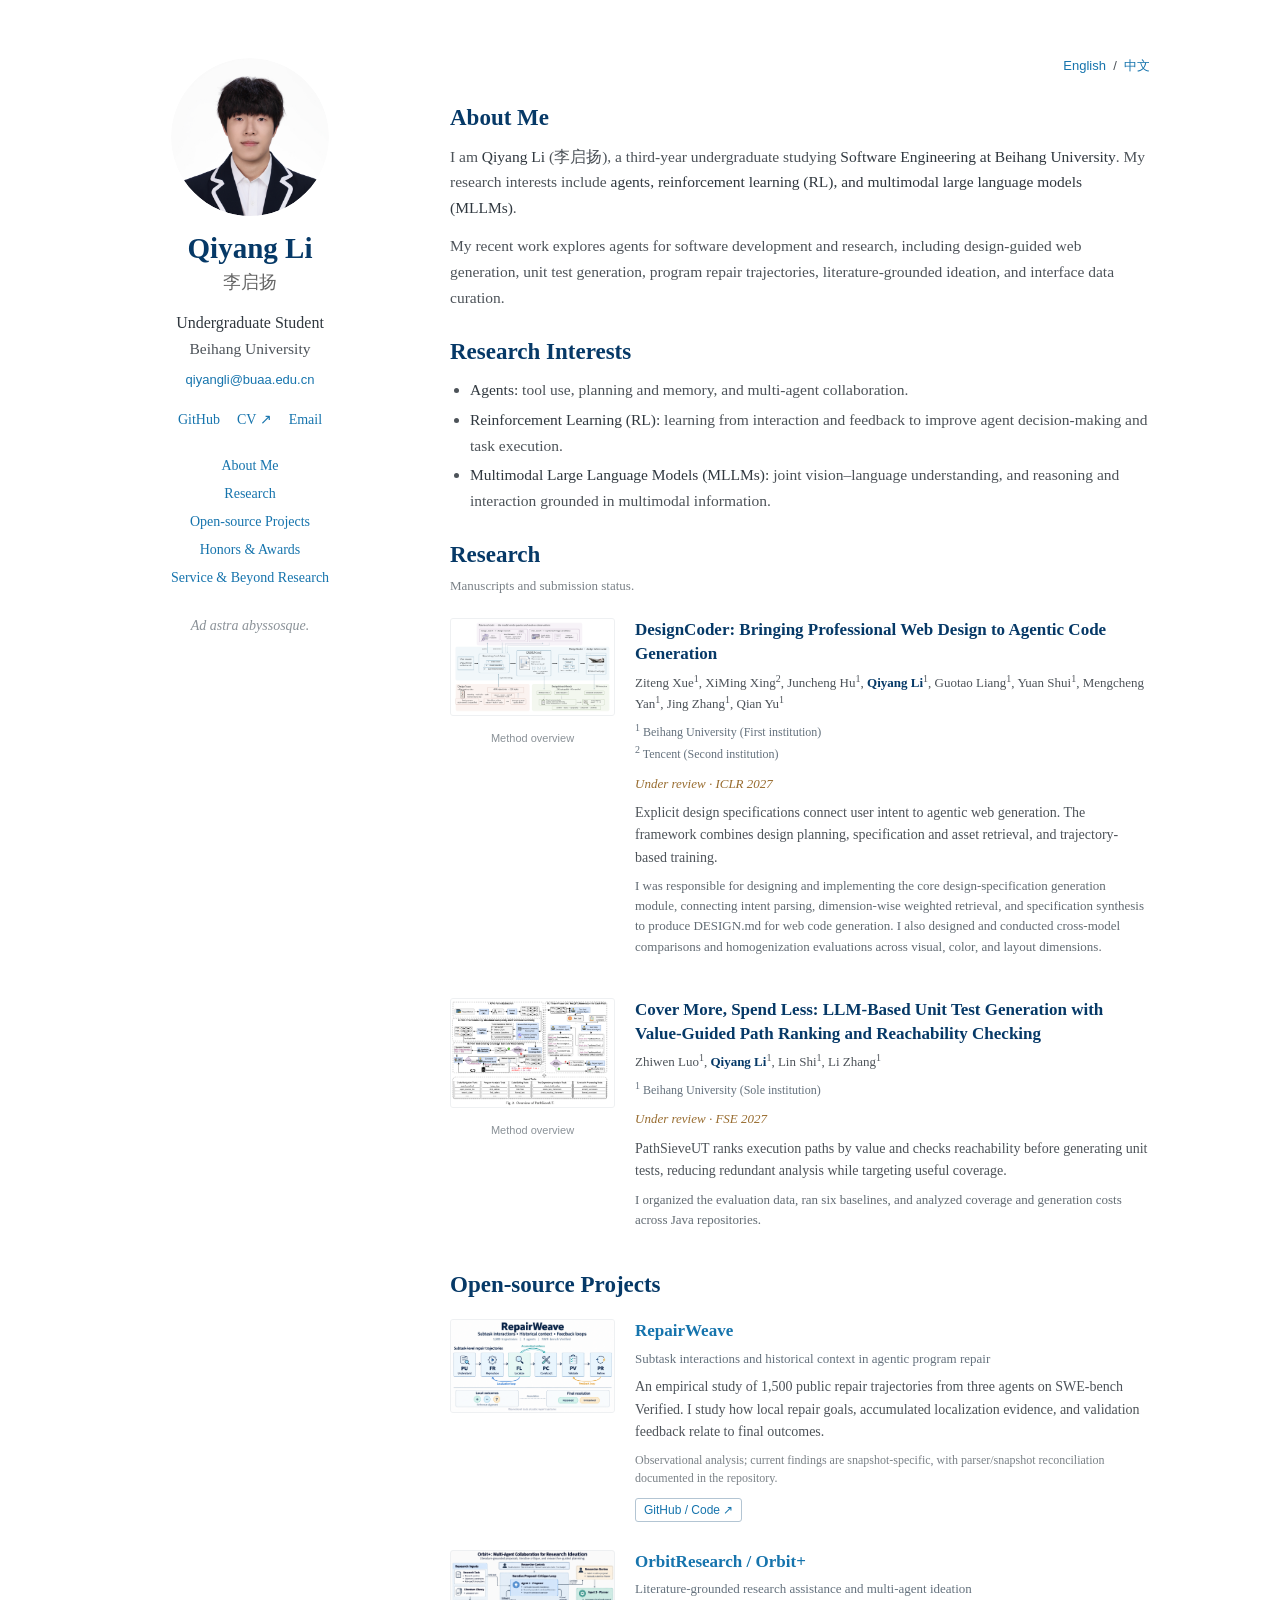
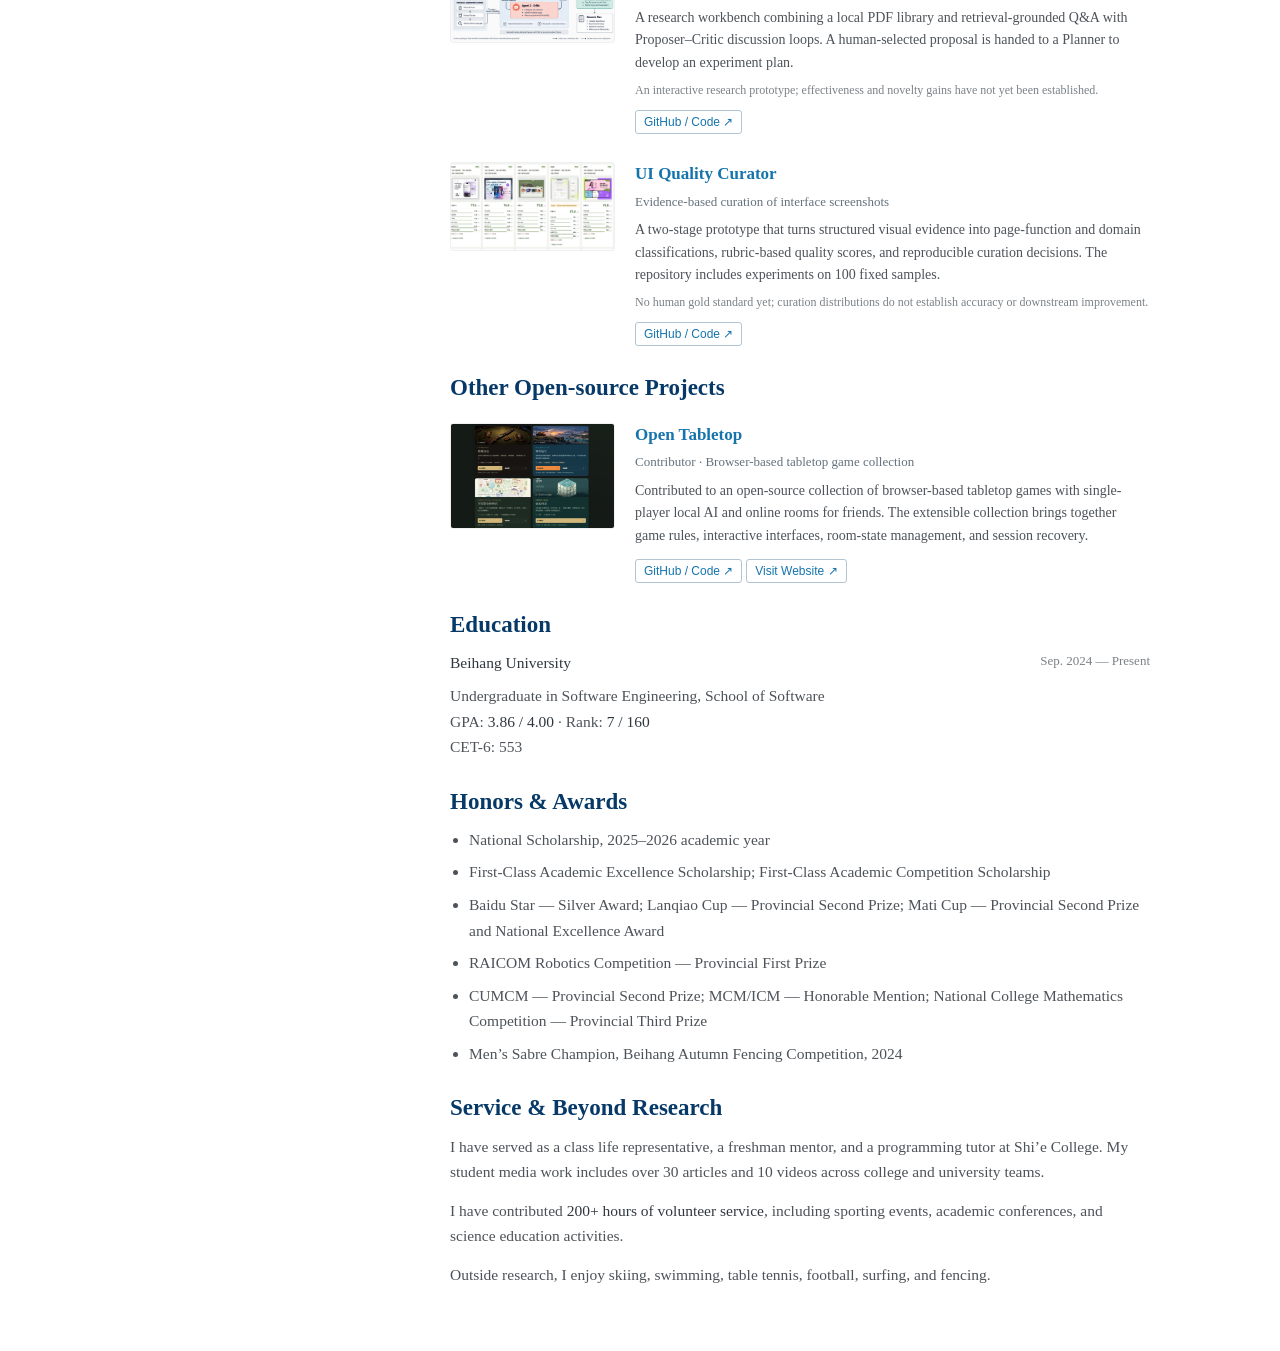
==== commit 3ce00ec7: "Remove visible footer from both homepage languages" ====
--- a/index.html
+++ b/index.html
@@ -1,3 +1,3 @@
 <!doctype html>
 <html lang="en"><head><meta charset="utf-8"><meta name="viewport" content="width=device-width,initial-scale=1"><title>Qiyang Li | Beihang University</title><meta name="description" content="Qiyang Li (李启扬), Software Engineering undergraduate at Beihang University. Agents, reinforcement learning, and multimodal large language models."><link rel="stylesheet" href="assets/css/minimal-light.css"><link rel="stylesheet" href="assets/css/custom.css"></head>
-<body><a class="skip" href="#about">Skip to content</a><div class="wrapper"><header><a href="index.html" class="image avatar"><img src="assets/img/avatar.jpg?v=2" alt="李启扬的头像" width="158" height="158"></a><h1>Qiyang Li</h1><p class="chinese-name">李启扬</p><div class="position">Undergraduate Student</div><a class="affiliation" href="https://www.buaa.edu.cn/">Beihang University</a><a class="email" href="mailto:qiyangli@buaa.edu.cn">qiyangli@buaa.edu.cn</a><div class="profile-links"><a href="https://github.com/starry913">GitHub</a><a href="assets/files/qiyang-li-cv.pdf">CV ↗</a><a href="mailto:qiyangli@buaa.edu.cn">Email</a></div><nav class="profile-nav" aria-label="Page sections"><a href="#about">About Me</a><a href="#research">Research</a><a href="#projects">Open-source Projects</a><a href="#honors">Honors & Awards</a><a href="#beyond">Service & Beyond Research</a></nav><p class="motto">Ad astra abyssosque.</p></header><section><div class="language"><a href="index.html" lang="en">English</a> &nbsp;/&nbsp; <a href="zh.html" lang="zh-CN">中文</a></div><h2 id="about">About Me</h2><p>I am <strong>Qiyang Li</strong> (李启扬), a third-year undergraduate studying <strong>Software Engineering at Beihang University</strong>. My research interests include <strong>agents, reinforcement learning (RL), and multimodal large language models (MLLMs)</strong>.</p><p>My recent work explores agents for software development and research, including design-guided web generation, unit test generation, program repair trajectories, literature-grounded ideation, and interface data curation.</p><h2 id="interests">Research Interests</h2><ul class="interests"><li><strong>Agents:</strong> tool use, planning and memory, and multi-agent collaboration.</li><li><strong>Reinforcement Learning (RL):</strong> learning from interaction and feedback to improve agent decision-making and task execution.</li><li><strong>Multimodal Large Language Models (MLLMs):</strong> joint vision–language understanding, and reasoning and interaction grounded in multimodal information.</li></ul><h2 id="research">Research</h2><p class="section-note">Manuscripts and submission status.</p><article class="research-entry" id="designcoder"><div><a class="figure-link" href="assets/img/designcoder.png" aria-label="DesignCoder: Bringing Professional Web Design to Agentic Code Generation figure"><img src="assets/img/designcoder.png" alt="DesignCoder: Bringing Professional Web Design to Agentic Code Generation — method overview" loading="lazy"></a><div class="figure-caption">Method overview</div></div><div><h3>DesignCoder: Bringing Professional Web Design to Agentic Code Generation</h3><p class="authors">Ziteng Xue<sup>1</sup>, XiMing Xing<sup>2</sup>, Juncheng Hu<sup>1</sup>, <strong>Qiyang Li</strong><sup>1</sup>, Guotao Liang<sup>1</sup>, Yuan Shui<sup>1</sup>, Mengcheng Yan<sup>1</sup>, Jing Zhang<sup>1</sup>, Qian Yu<sup>1</sup></p><p class="affiliations"><sup>1</sup> Beihang University (First institution)<br><sup>2</sup> Tencent (Second institution)</p><p class="status">Under review · ICLR 2027</p><p class="description">Explicit design specifications connect user intent to agentic web generation. The framework combines design planning, specification and asset retrieval, and trajectory-based training.</p><p class="contribution">I was responsible for designing and implementing the core design-specification generation module, connecting intent parsing, dimension-wise weighted retrieval, and specification synthesis to produce DESIGN.md for web code generation. I also designed and conducted cross-model comparisons and homogenization evaluations across visual, color, and layout dimensions.</p></div></article><article class="research-entry" id="pathsieveut"><div><a class="figure-link" href="assets/img/pathsieveut.png" aria-label="Cover More, Spend Less: LLM-Based Unit Test Generation with Value-Guided Path Ranking and Reachability Checking figure"><img src="assets/img/pathsieveut.png" alt="Cover More, Spend Less: LLM-Based Unit Test Generation with Value-Guided Path Ranking and Reachability Checking — method overview" loading="lazy"></a><div class="figure-caption">Method overview</div></div><div><h3>Cover More, Spend Less: LLM-Based Unit Test Generation with Value-Guided Path Ranking and Reachability Checking</h3><p class="authors">Zhiwen Luo<sup>1</sup>, <strong>Qiyang Li</strong><sup>1</sup>, Lin Shi<sup>1</sup>, Li Zhang<sup>1</sup></p><p class="affiliations"><sup>1</sup> Beihang University (Sole institution)</p><p class="status">Under review · FSE 2027</p><p class="description">PathSieveUT ranks execution paths by value and checks reachability before generating unit tests, reducing redundant analysis while targeting useful coverage.</p><p class="contribution">I organized the evaluation data, ran six baselines, and analyzed coverage and generation costs across Java repositories.</p></div></article><h2 id="projects">Open-source Projects</h2><article class="research-entry" id="repairweave"><div><a class="figure-link" href="assets/img/repairweave-overview.png" aria-label="RepairWeave figure"><img src="assets/img/repairweave-overview.png" alt="RepairWeave — project overview" loading="lazy"></a></div><div><h3><a href="https://github.com/starry913/repairweave">RepairWeave</a></h3><p class="project-subtitle">Subtask interactions and historical context in agentic program repair</p><p class="description">An empirical study of 1,500 public repair trajectories from three agents on SWE-bench Verified. I study how local repair goals, accumulated localization evidence, and validation feedback relate to final outcomes.</p><p class="project-note">Observational analysis; current findings are snapshot-specific, with parser/snapshot reconciliation documented in the repository.</p><a class="code-link" href="https://github.com/starry913/repairweave">GitHub / Code ↗</a></div></article><article class="research-entry" id="orbit"><div><a class="figure-link" href="assets/img/orbit.png" aria-label="OrbitResearch / Orbit+ figure"><img src="assets/img/orbit.png" alt="OrbitResearch / Orbit+ — project overview" loading="lazy"></a></div><div><h3><a href="https://github.com/starry913/OrbitResearch">OrbitResearch / Orbit+</a></h3><p class="project-subtitle">Literature-grounded research assistance and multi-agent ideation</p><p class="description">A research workbench combining a local PDF library and retrieval-grounded Q&A with Proposer–Critic discussion loops. A human-selected proposal is handed to a Planner to develop an experiment plan.</p><p class="project-note">An interactive research prototype; effectiveness and novelty gains have not yet been established.</p><a class="code-link" href="https://github.com/starry913/OrbitResearch">GitHub / Code ↗</a></div></article><article class="research-entry" id="curator"><div><a class="figure-link" href="assets/img/ui-curator.png" aria-label="UI Quality Curator figure"><img src="assets/img/ui-curator.png" alt="UI Quality Curator — project overview" loading="lazy"></a></div><div><h3><a href="https://github.com/starry913/ui-quality-curator">UI Quality Curator</a></h3><p class="project-subtitle">Evidence-based curation of interface screenshots</p><p class="description">A two-stage prototype that turns structured visual evidence into page-function and domain classifications, rubric-based quality scores, and reproducible curation decisions. The repository includes experiments on 100 fixed samples.</p><p class="project-note">No human gold standard yet; curation distributions do not establish accuracy or downstream improvement.</p><a class="code-link" href="https://github.com/starry913/ui-quality-curator">GitHub / Code ↗</a></div></article><h2 id="other-projects">Other Open-source Projects</h2><article class="research-entry" id="open-tabletop"><div><a class="figure-link" href="assets/img/open-tabletop.png?v=2" aria-label="Open Tabletop preview"><img src="assets/img/open-tabletop.png?v=2" alt="Open Tabletop — browser game collection" loading="lazy"></a></div><div><h3><a href="https://github.com/starry913/open-tabletop">Open Tabletop</a></h3><p class="project-subtitle">Contributor · Browser-based tabletop game collection</p><p class="description">Contributed to an open-source collection of browser-based tabletop games with single-player local AI and online rooms for friends. The extensible collection brings together game rules, interactive interfaces, room-state management, and session recovery.</p><a class="code-link" href="https://github.com/starry913/open-tabletop">GitHub / Code ↗</a> <a class="code-link" href="https://velvet-poker-friends.linming-dracarys.chatgpt.site/">Visit Website ↗</a></div></article><h2 id="education">Education</h2><p class="education"><strong>Beihang University</strong><span>Sep. 2024 — Present</span></p><p class="academic-facts">Undergraduate in Software Engineering, School of Software<br>GPA: <strong>3.86 / 4.00</strong> · Rank: <strong>7 / 160</strong><br>CET-6: 553</p><h2 id="honors">Honors & Awards</h2><ul class="compact-list"><li>National Scholarship, 2025–2026 academic year</li><li>First-Class Academic Excellence Scholarship; First-Class Academic Competition Scholarship</li><li>Baidu Star — Silver Award; Lanqiao Cup — Provincial Second Prize; Mati Cup — Provincial Second Prize and National Excellence Award</li><li>RAICOM Robotics Competition — Provincial First Prize</li><li>CUMCM — Provincial Second Prize; MCM/ICM — Honorable Mention; National College Mathematics Competition — Provincial Third Prize</li><li>Men’s Sabre Champion, Beihang Autumn Fencing Competition, 2024</li></ul><h2 id="beyond">Service & Beyond Research</h2><p>I have served as a class life representative, a freshman mentor, and a programming tutor at Shi’e College. My student media work includes over 30 articles and 10 videos across college and university teams.</p><p>I have contributed <strong>200+ hours of volunteer service</strong>, including sporting events, academic conferences, and science education activities.</p><p>Outside research, I enjoy skiing, swimming, table tennis, football, surfing, and fencing.</p><footer class="page-footer">© 2026 Qiyang Li · Based on <a href="https://github.com/yaoyao-liu/minimal-light">Minimal Light</a> · Updated October 2026</footer></section></div></body></html>+<body><a class="skip" href="#about">Skip to content</a><div class="wrapper"><header><a href="index.html" class="image avatar"><img src="assets/img/avatar.jpg?v=2" alt="李启扬的头像" width="158" height="158"></a><h1>Qiyang Li</h1><p class="chinese-name">李启扬</p><div class="position">Undergraduate Student</div><a class="affiliation" href="https://www.buaa.edu.cn/">Beihang University</a><a class="email" href="mailto:qiyangli@buaa.edu.cn">qiyangli@buaa.edu.cn</a><div class="profile-links"><a href="https://github.com/starry913">GitHub</a><a href="assets/files/qiyang-li-cv.pdf">CV ↗</a><a href="mailto:qiyangli@buaa.edu.cn">Email</a></div><nav class="profile-nav" aria-label="Page sections"><a href="#about">About Me</a><a href="#research">Research</a><a href="#projects">Open-source Projects</a><a href="#honors">Honors & Awards</a><a href="#beyond">Service & Beyond Research</a></nav><p class="motto">Ad astra abyssosque.</p></header><section><div class="language"><a href="index.html" lang="en">English</a> &nbsp;/&nbsp; <a href="zh.html" lang="zh-CN">中文</a></div><h2 id="about">About Me</h2><p>I am <strong>Qiyang Li</strong> (李启扬), a third-year undergraduate studying <strong>Software Engineering at Beihang University</strong>. My research interests include <strong>agents, reinforcement learning (RL), and multimodal large language models (MLLMs)</strong>.</p><p>My recent work explores agents for software development and research, including design-guided web generation, unit test generation, program repair trajectories, literature-grounded ideation, and interface data curation.</p><h2 id="interests">Research Interests</h2><ul class="interests"><li><strong>Agents:</strong> tool use, planning and memory, and multi-agent collaboration.</li><li><strong>Reinforcement Learning (RL):</strong> learning from interaction and feedback to improve agent decision-making and task execution.</li><li><strong>Multimodal Large Language Models (MLLMs):</strong> joint vision–language understanding, and reasoning and interaction grounded in multimodal information.</li></ul><h2 id="research">Research</h2><p class="section-note">Manuscripts and submission status.</p><article class="research-entry" id="designcoder"><div><a class="figure-link" href="assets/img/designcoder.png" aria-label="DesignCoder: Bringing Professional Web Design to Agentic Code Generation figure"><img src="assets/img/designcoder.png" alt="DesignCoder: Bringing Professional Web Design to Agentic Code Generation — method overview" loading="lazy"></a><div class="figure-caption">Method overview</div></div><div><h3>DesignCoder: Bringing Professional Web Design to Agentic Code Generation</h3><p class="authors">Ziteng Xue<sup>1</sup>, XiMing Xing<sup>2</sup>, Juncheng Hu<sup>1</sup>, <strong>Qiyang Li</strong><sup>1</sup>, Guotao Liang<sup>1</sup>, Yuan Shui<sup>1</sup>, Mengcheng Yan<sup>1</sup>, Jing Zhang<sup>1</sup>, Qian Yu<sup>1</sup></p><p class="affiliations"><sup>1</sup> Beihang University (First institution)<br><sup>2</sup> Tencent (Second institution)</p><p class="status">Under review · ICLR 2027</p><p class="description">Explicit design specifications connect user intent to agentic web generation. The framework combines design planning, specification and asset retrieval, and trajectory-based training.</p><p class="contribution">I was responsible for designing and implementing the core design-specification generation module, connecting intent parsing, dimension-wise weighted retrieval, and specification synthesis to produce DESIGN.md for web code generation. I also designed and conducted cross-model comparisons and homogenization evaluations across visual, color, and layout dimensions.</p></div></article><article class="research-entry" id="pathsieveut"><div><a class="figure-link" href="assets/img/pathsieveut.png" aria-label="Cover More, Spend Less: LLM-Based Unit Test Generation with Value-Guided Path Ranking and Reachability Checking figure"><img src="assets/img/pathsieveut.png" alt="Cover More, Spend Less: LLM-Based Unit Test Generation with Value-Guided Path Ranking and Reachability Checking — method overview" loading="lazy"></a><div class="figure-caption">Method overview</div></div><div><h3>Cover More, Spend Less: LLM-Based Unit Test Generation with Value-Guided Path Ranking and Reachability Checking</h3><p class="authors">Zhiwen Luo<sup>1</sup>, <strong>Qiyang Li</strong><sup>1</sup>, Lin Shi<sup>1</sup>, Li Zhang<sup>1</sup></p><p class="affiliations"><sup>1</sup> Beihang University (Sole institution)</p><p class="status">Under review · FSE 2027</p><p class="description">PathSieveUT ranks execution paths by value and checks reachability before generating unit tests, reducing redundant analysis while targeting useful coverage.</p><p class="contribution">I organized the evaluation data, ran six baselines, and analyzed coverage and generation costs across Java repositories.</p></div></article><h2 id="projects">Open-source Projects</h2><article class="research-entry" id="repairweave"><div><a class="figure-link" href="assets/img/repairweave-overview.png" aria-label="RepairWeave figure"><img src="assets/img/repairweave-overview.png" alt="RepairWeave — project overview" loading="lazy"></a></div><div><h3><a href="https://github.com/starry913/repairweave">RepairWeave</a></h3><p class="project-subtitle">Subtask interactions and historical context in agentic program repair</p><p class="description">An empirical study of 1,500 public repair trajectories from three agents on SWE-bench Verified. I study how local repair goals, accumulated localization evidence, and validation feedback relate to final outcomes.</p><p class="project-note">Observational analysis; current findings are snapshot-specific, with parser/snapshot reconciliation documented in the repository.</p><a class="code-link" href="https://github.com/starry913/repairweave">GitHub / Code ↗</a></div></article><article class="research-entry" id="orbit"><div><a class="figure-link" href="assets/img/orbit.png" aria-label="OrbitResearch / Orbit+ figure"><img src="assets/img/orbit.png" alt="OrbitResearch / Orbit+ — project overview" loading="lazy"></a></div><div><h3><a href="https://github.com/starry913/OrbitResearch">OrbitResearch / Orbit+</a></h3><p class="project-subtitle">Literature-grounded research assistance and multi-agent ideation</p><p class="description">A research workbench combining a local PDF library and retrieval-grounded Q&A with Proposer–Critic discussion loops. A human-selected proposal is handed to a Planner to develop an experiment plan.</p><p class="project-note">An interactive research prototype; effectiveness and novelty gains have not yet been established.</p><a class="code-link" href="https://github.com/starry913/OrbitResearch">GitHub / Code ↗</a></div></article><article class="research-entry" id="curator"><div><a class="figure-link" href="assets/img/ui-curator.png" aria-label="UI Quality Curator figure"><img src="assets/img/ui-curator.png" alt="UI Quality Curator — project overview" loading="lazy"></a></div><div><h3><a href="https://github.com/starry913/ui-quality-curator">UI Quality Curator</a></h3><p class="project-subtitle">Evidence-based curation of interface screenshots</p><p class="description">A two-stage prototype that turns structured visual evidence into page-function and domain classifications, rubric-based quality scores, and reproducible curation decisions. The repository includes experiments on 100 fixed samples.</p><p class="project-note">No human gold standard yet; curation distributions do not establish accuracy or downstream improvement.</p><a class="code-link" href="https://github.com/starry913/ui-quality-curator">GitHub / Code ↗</a></div></article><h2 id="other-projects">Other Open-source Projects</h2><article class="research-entry" id="open-tabletop"><div><a class="figure-link" href="assets/img/open-tabletop.png?v=2" aria-label="Open Tabletop preview"><img src="assets/img/open-tabletop.png?v=2" alt="Open Tabletop — browser game collection" loading="lazy"></a></div><div><h3><a href="https://github.com/starry913/open-tabletop">Open Tabletop</a></h3><p class="project-subtitle">Contributor · Browser-based tabletop game collection</p><p class="description">Contributed to an open-source collection of browser-based tabletop games with single-player local AI and online rooms for friends. The extensible collection brings together game rules, interactive interfaces, room-state management, and session recovery.</p><a class="code-link" href="https://github.com/starry913/open-tabletop">GitHub / Code ↗</a> <a class="code-link" href="https://velvet-poker-friends.linming-dracarys.chatgpt.site/">Visit Website ↗</a></div></article><h2 id="education">Education</h2><p class="education"><strong>Beihang University</strong><span>Sep. 2024 — Present</span></p><p class="academic-facts">Undergraduate in Software Engineering, School of Software<br>GPA: <strong>3.86 / 4.00</strong> · Rank: <strong>7 / 160</strong><br>CET-6: 553</p><h2 id="honors">Honors & Awards</h2><ul class="compact-list"><li>National Scholarship, 2025–2026 academic year</li><li>First-Class Academic Excellence Scholarship; First-Class Academic Competition Scholarship</li><li>Baidu Star — Silver Award; Lanqiao Cup — Provincial Second Prize; Mati Cup — Provincial Second Prize and National Excellence Award</li><li>RAICOM Robotics Competition — Provincial First Prize</li><li>CUMCM — Provincial Second Prize; MCM/ICM — Honorable Mention; National College Mathematics Competition — Provincial Third Prize</li><li>Men’s Sabre Champion, Beihang Autumn Fencing Competition, 2024</li></ul><h2 id="beyond">Service & Beyond Research</h2><p>I have served as a class life representative, a freshman mentor, and a programming tutor at Shi’e College. My student media work includes over 30 articles and 10 videos across college and university teams.</p><p>I have contributed <strong>200+ hours of volunteer service</strong>, including sporting events, academic conferences, and science education activities.</p><p>Outside research, I enjoy skiing, swimming, table tennis, football, surfing, and fencing.</p></section></div></body></html>
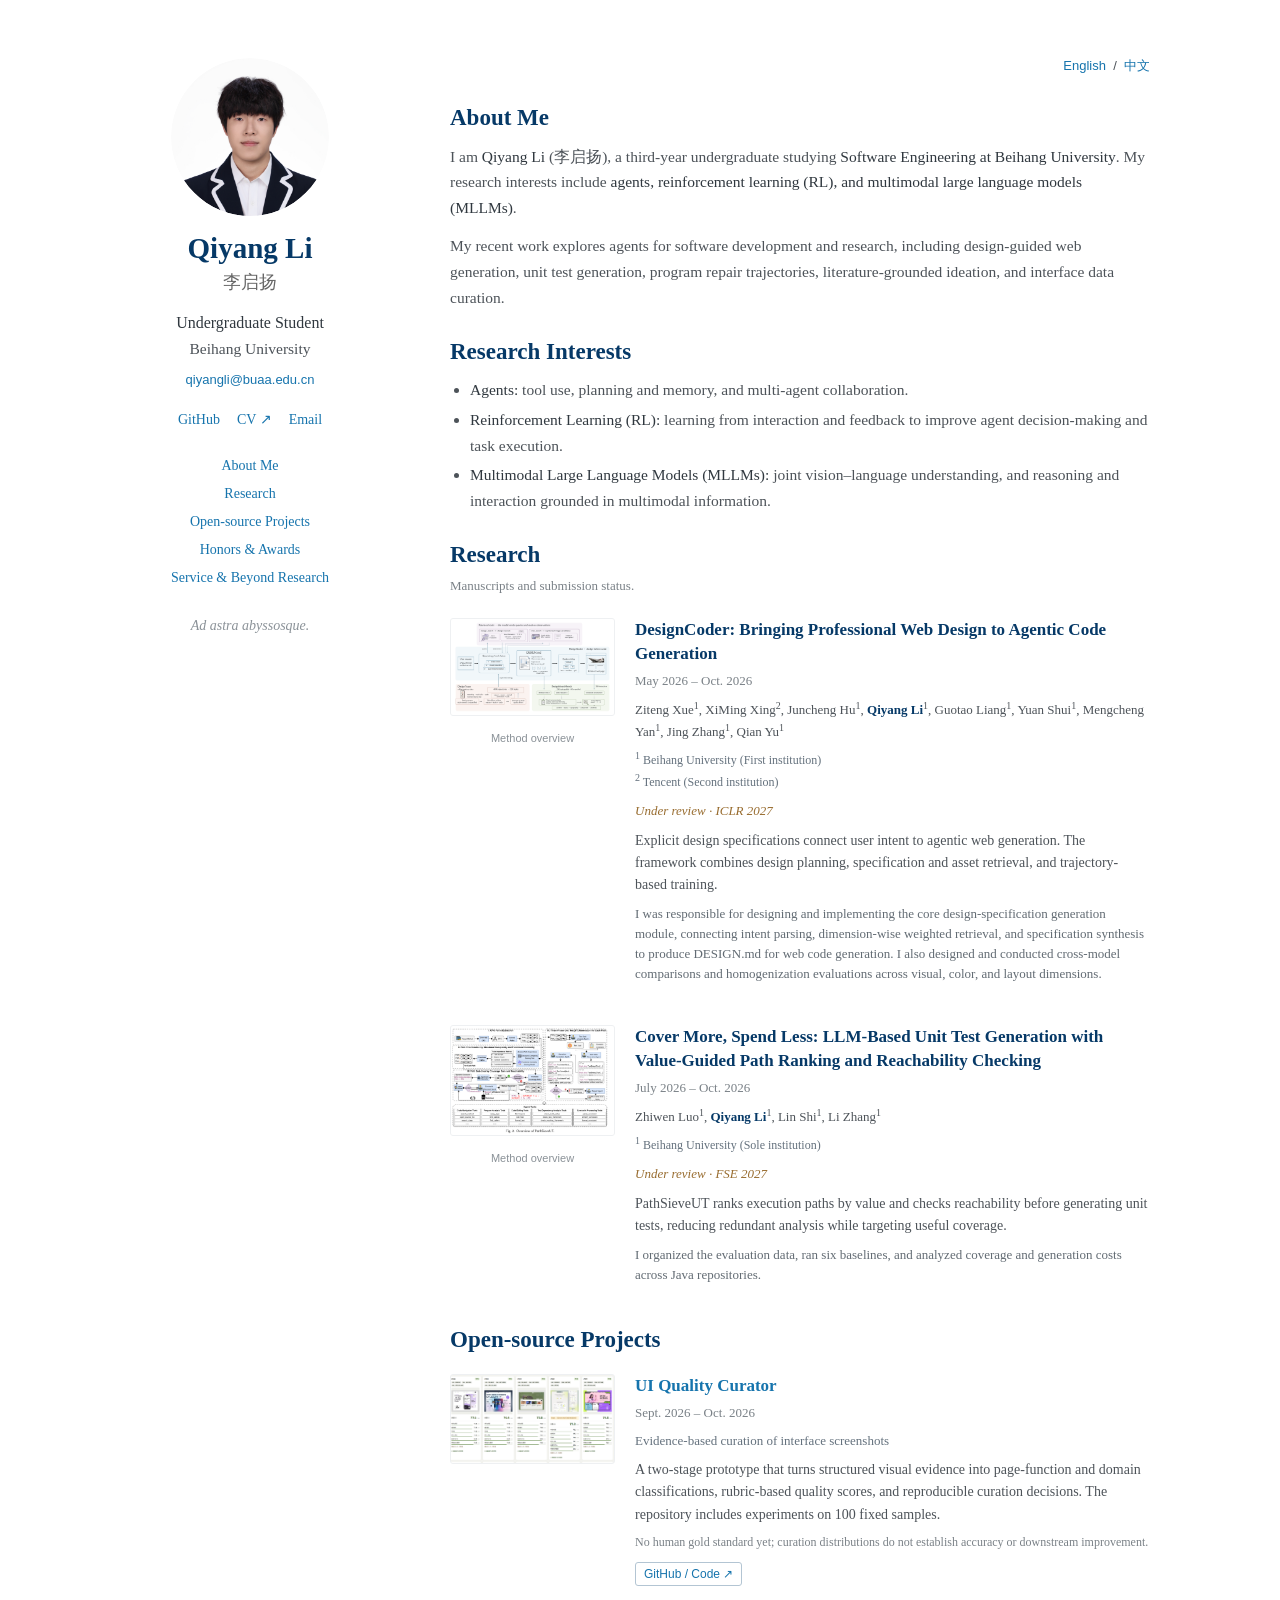
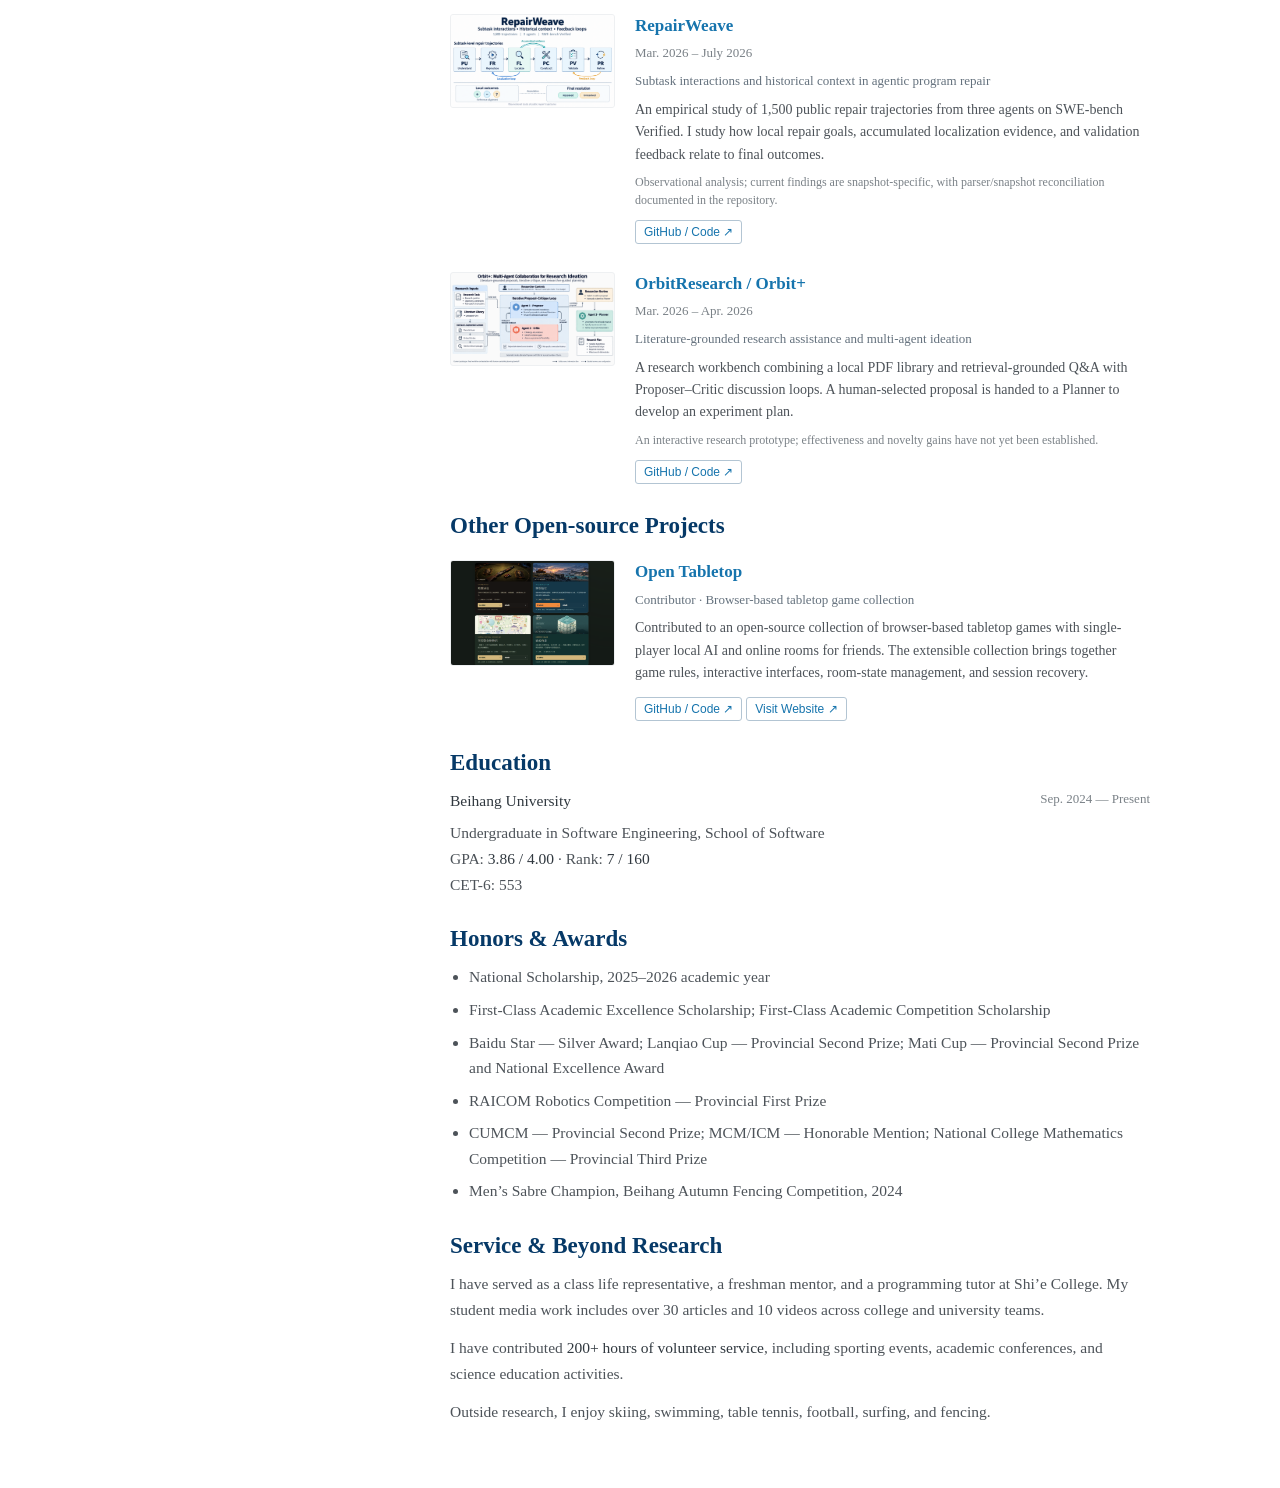
==== commit fbba5945: "Add research dates and order projects by recency" ====
--- a/index.html
+++ b/index.html
@@ -1,3 +1,3 @@
 <!doctype html>
 <html lang="en"><head><meta charset="utf-8"><meta name="viewport" content="width=device-width,initial-scale=1"><title>Qiyang Li | Beihang University</title><meta name="description" content="Qiyang Li (李启扬), Software Engineering undergraduate at Beihang University. Agents, reinforcement learning, and multimodal large language models."><link rel="stylesheet" href="assets/css/minimal-light.css"><link rel="stylesheet" href="assets/css/custom.css"></head>
-<body><a class="skip" href="#about">Skip to content</a><div class="wrapper"><header><a href="index.html" class="image avatar"><img src="assets/img/avatar.jpg?v=2" alt="李启扬的头像" width="158" height="158"></a><h1>Qiyang Li</h1><p class="chinese-name">李启扬</p><div class="position">Undergraduate Student</div><a class="affiliation" href="https://www.buaa.edu.cn/">Beihang University</a><a class="email" href="mailto:qiyangli@buaa.edu.cn">qiyangli@buaa.edu.cn</a><div class="profile-links"><a href="https://github.com/starry913">GitHub</a><a href="assets/files/qiyang-li-cv.pdf">CV ↗</a><a href="mailto:qiyangli@buaa.edu.cn">Email</a></div><nav class="profile-nav" aria-label="Page sections"><a href="#about">About Me</a><a href="#research">Research</a><a href="#projects">Open-source Projects</a><a href="#honors">Honors & Awards</a><a href="#beyond">Service & Beyond Research</a></nav><p class="motto">Ad astra abyssosque.</p></header><section><div class="language"><a href="index.html" lang="en">English</a> &nbsp;/&nbsp; <a href="zh.html" lang="zh-CN">中文</a></div><h2 id="about">About Me</h2><p>I am <strong>Qiyang Li</strong> (李启扬), a third-year undergraduate studying <strong>Software Engineering at Beihang University</strong>. My research interests include <strong>agents, reinforcement learning (RL), and multimodal large language models (MLLMs)</strong>.</p><p>My recent work explores agents for software development and research, including design-guided web generation, unit test generation, program repair trajectories, literature-grounded ideation, and interface data curation.</p><h2 id="interests">Research Interests</h2><ul class="interests"><li><strong>Agents:</strong> tool use, planning and memory, and multi-agent collaboration.</li><li><strong>Reinforcement Learning (RL):</strong> learning from interaction and feedback to improve agent decision-making and task execution.</li><li><strong>Multimodal Large Language Models (MLLMs):</strong> joint vision–language understanding, and reasoning and interaction grounded in multimodal information.</li></ul><h2 id="research">Research</h2><p class="section-note">Manuscripts and submission status.</p><article class="research-entry" id="designcoder"><div><a class="figure-link" href="assets/img/designcoder.png" aria-label="DesignCoder: Bringing Professional Web Design to Agentic Code Generation figure"><img src="assets/img/designcoder.png" alt="DesignCoder: Bringing Professional Web Design to Agentic Code Generation — method overview" loading="lazy"></a><div class="figure-caption">Method overview</div></div><div><h3>DesignCoder: Bringing Professional Web Design to Agentic Code Generation</h3><p class="authors">Ziteng Xue<sup>1</sup>, XiMing Xing<sup>2</sup>, Juncheng Hu<sup>1</sup>, <strong>Qiyang Li</strong><sup>1</sup>, Guotao Liang<sup>1</sup>, Yuan Shui<sup>1</sup>, Mengcheng Yan<sup>1</sup>, Jing Zhang<sup>1</sup>, Qian Yu<sup>1</sup></p><p class="affiliations"><sup>1</sup> Beihang University (First institution)<br><sup>2</sup> Tencent (Second institution)</p><p class="status">Under review · ICLR 2027</p><p class="description">Explicit design specifications connect user intent to agentic web generation. The framework combines design planning, specification and asset retrieval, and trajectory-based training.</p><p class="contribution">I was responsible for designing and implementing the core design-specification generation module, connecting intent parsing, dimension-wise weighted retrieval, and specification synthesis to produce DESIGN.md for web code generation. I also designed and conducted cross-model comparisons and homogenization evaluations across visual, color, and layout dimensions.</p></div></article><article class="research-entry" id="pathsieveut"><div><a class="figure-link" href="assets/img/pathsieveut.png" aria-label="Cover More, Spend Less: LLM-Based Unit Test Generation with Value-Guided Path Ranking and Reachability Checking figure"><img src="assets/img/pathsieveut.png" alt="Cover More, Spend Less: LLM-Based Unit Test Generation with Value-Guided Path Ranking and Reachability Checking — method overview" loading="lazy"></a><div class="figure-caption">Method overview</div></div><div><h3>Cover More, Spend Less: LLM-Based Unit Test Generation with Value-Guided Path Ranking and Reachability Checking</h3><p class="authors">Zhiwen Luo<sup>1</sup>, <strong>Qiyang Li</strong><sup>1</sup>, Lin Shi<sup>1</sup>, Li Zhang<sup>1</sup></p><p class="affiliations"><sup>1</sup> Beihang University (Sole institution)</p><p class="status">Under review · FSE 2027</p><p class="description">PathSieveUT ranks execution paths by value and checks reachability before generating unit tests, reducing redundant analysis while targeting useful coverage.</p><p class="contribution">I organized the evaluation data, ran six baselines, and analyzed coverage and generation costs across Java repositories.</p></div></article><h2 id="projects">Open-source Projects</h2><article class="research-entry" id="repairweave"><div><a class="figure-link" href="assets/img/repairweave-overview.png" aria-label="RepairWeave figure"><img src="assets/img/repairweave-overview.png" alt="RepairWeave — project overview" loading="lazy"></a></div><div><h3><a href="https://github.com/starry913/repairweave">RepairWeave</a></h3><p class="project-subtitle">Subtask interactions and historical context in agentic program repair</p><p class="description">An empirical study of 1,500 public repair trajectories from three agents on SWE-bench Verified. I study how local repair goals, accumulated localization evidence, and validation feedback relate to final outcomes.</p><p class="project-note">Observational analysis; current findings are snapshot-specific, with parser/snapshot reconciliation documented in the repository.</p><a class="code-link" href="https://github.com/starry913/repairweave">GitHub / Code ↗</a></div></article><article class="research-entry" id="orbit"><div><a class="figure-link" href="assets/img/orbit.png" aria-label="OrbitResearch / Orbit+ figure"><img src="assets/img/orbit.png" alt="OrbitResearch / Orbit+ — project overview" loading="lazy"></a></div><div><h3><a href="https://github.com/starry913/OrbitResearch">OrbitResearch / Orbit+</a></h3><p class="project-subtitle">Literature-grounded research assistance and multi-agent ideation</p><p class="description">A research workbench combining a local PDF library and retrieval-grounded Q&A with Proposer–Critic discussion loops. A human-selected proposal is handed to a Planner to develop an experiment plan.</p><p class="project-note">An interactive research prototype; effectiveness and novelty gains have not yet been established.</p><a class="code-link" href="https://github.com/starry913/OrbitResearch">GitHub / Code ↗</a></div></article><article class="research-entry" id="curator"><div><a class="figure-link" href="assets/img/ui-curator.png" aria-label="UI Quality Curator figure"><img src="assets/img/ui-curator.png" alt="UI Quality Curator — project overview" loading="lazy"></a></div><div><h3><a href="https://github.com/starry913/ui-quality-curator">UI Quality Curator</a></h3><p class="project-subtitle">Evidence-based curation of interface screenshots</p><p class="description">A two-stage prototype that turns structured visual evidence into page-function and domain classifications, rubric-based quality scores, and reproducible curation decisions. The repository includes experiments on 100 fixed samples.</p><p class="project-note">No human gold standard yet; curation distributions do not establish accuracy or downstream improvement.</p><a class="code-link" href="https://github.com/starry913/ui-quality-curator">GitHub / Code ↗</a></div></article><h2 id="other-projects">Other Open-source Projects</h2><article class="research-entry" id="open-tabletop"><div><a class="figure-link" href="assets/img/open-tabletop.png?v=2" aria-label="Open Tabletop preview"><img src="assets/img/open-tabletop.png?v=2" alt="Open Tabletop — browser game collection" loading="lazy"></a></div><div><h3><a href="https://github.com/starry913/open-tabletop">Open Tabletop</a></h3><p class="project-subtitle">Contributor · Browser-based tabletop game collection</p><p class="description">Contributed to an open-source collection of browser-based tabletop games with single-player local AI and online rooms for friends. The extensible collection brings together game rules, interactive interfaces, room-state management, and session recovery.</p><a class="code-link" href="https://github.com/starry913/open-tabletop">GitHub / Code ↗</a> <a class="code-link" href="https://velvet-poker-friends.linming-dracarys.chatgpt.site/">Visit Website ↗</a></div></article><h2 id="education">Education</h2><p class="education"><strong>Beihang University</strong><span>Sep. 2024 — Present</span></p><p class="academic-facts">Undergraduate in Software Engineering, School of Software<br>GPA: <strong>3.86 / 4.00</strong> · Rank: <strong>7 / 160</strong><br>CET-6: 553</p><h2 id="honors">Honors & Awards</h2><ul class="compact-list"><li>National Scholarship, 2025–2026 academic year</li><li>First-Class Academic Excellence Scholarship; First-Class Academic Competition Scholarship</li><li>Baidu Star — Silver Award; Lanqiao Cup — Provincial Second Prize; Mati Cup — Provincial Second Prize and National Excellence Award</li><li>RAICOM Robotics Competition — Provincial First Prize</li><li>CUMCM — Provincial Second Prize; MCM/ICM — Honorable Mention; National College Mathematics Competition — Provincial Third Prize</li><li>Men’s Sabre Champion, Beihang Autumn Fencing Competition, 2024</li></ul><h2 id="beyond">Service & Beyond Research</h2><p>I have served as a class life representative, a freshman mentor, and a programming tutor at Shi’e College. My student media work includes over 30 articles and 10 videos across college and university teams.</p><p>I have contributed <strong>200+ hours of volunteer service</strong>, including sporting events, academic conferences, and science education activities.</p><p>Outside research, I enjoy skiing, swimming, table tennis, football, surfing, and fencing.</p></section></div></body></html>+<body><a class="skip" href="#about">Skip to content</a><div class="wrapper"><header><a href="index.html" class="image avatar"><img src="assets/img/avatar.jpg?v=2" alt="李启扬的头像" width="158" height="158"></a><h1>Qiyang Li</h1><p class="chinese-name">李启扬</p><div class="position">Undergraduate Student</div><a class="affiliation" href="https://www.buaa.edu.cn/">Beihang University</a><a class="email" href="mailto:qiyangli@buaa.edu.cn">qiyangli@buaa.edu.cn</a><div class="profile-links"><a href="https://github.com/starry913">GitHub</a><a href="assets/files/qiyang-li-cv.pdf">CV ↗</a><a href="mailto:qiyangli@buaa.edu.cn">Email</a></div><nav class="profile-nav" aria-label="Page sections"><a href="#about">About Me</a><a href="#research">Research</a><a href="#projects">Open-source Projects</a><a href="#honors">Honors & Awards</a><a href="#beyond">Service & Beyond Research</a></nav><p class="motto">Ad astra abyssosque.</p></header><section><div class="language"><a href="index.html" lang="en">English</a> &nbsp;/&nbsp; <a href="zh.html" lang="zh-CN">中文</a></div><h2 id="about">About Me</h2><p>I am <strong>Qiyang Li</strong> (李启扬), a third-year undergraduate studying <strong>Software Engineering at Beihang University</strong>. My research interests include <strong>agents, reinforcement learning (RL), and multimodal large language models (MLLMs)</strong>.</p><p>My recent work explores agents for software development and research, including design-guided web generation, unit test generation, program repair trajectories, literature-grounded ideation, and interface data curation.</p><h2 id="interests">Research Interests</h2><ul class="interests"><li><strong>Agents:</strong> tool use, planning and memory, and multi-agent collaboration.</li><li><strong>Reinforcement Learning (RL):</strong> learning from interaction and feedback to improve agent decision-making and task execution.</li><li><strong>Multimodal Large Language Models (MLLMs):</strong> joint vision–language understanding, and reasoning and interaction grounded in multimodal information.</li></ul><h2 id="research">Research</h2><p class="section-note">Manuscripts and submission status.</p><article class="research-entry" id="designcoder"><div><a class="figure-link" href="assets/img/designcoder.png" aria-label="DesignCoder: Bringing Professional Web Design to Agentic Code Generation figure"><img src="assets/img/designcoder.png" alt="DesignCoder: Bringing Professional Web Design to Agentic Code Generation — method overview" loading="lazy"></a><div class="figure-caption">Method overview</div></div><div><h3>DesignCoder: Bringing Professional Web Design to Agentic Code Generation</h3><p class="project-dates">May 2026 – Oct. 2026</p><p class="authors">Ziteng Xue<sup>1</sup>, XiMing Xing<sup>2</sup>, Juncheng Hu<sup>1</sup>, <strong>Qiyang Li</strong><sup>1</sup>, Guotao Liang<sup>1</sup>, Yuan Shui<sup>1</sup>, Mengcheng Yan<sup>1</sup>, Jing Zhang<sup>1</sup>, Qian Yu<sup>1</sup></p><p class="affiliations"><sup>1</sup> Beihang University (First institution)<br><sup>2</sup> Tencent (Second institution)</p><p class="status">Under review · ICLR 2027</p><p class="description">Explicit design specifications connect user intent to agentic web generation. The framework combines design planning, specification and asset retrieval, and trajectory-based training.</p><p class="contribution">I was responsible for designing and implementing the core design-specification generation module, connecting intent parsing, dimension-wise weighted retrieval, and specification synthesis to produce DESIGN.md for web code generation. I also designed and conducted cross-model comparisons and homogenization evaluations across visual, color, and layout dimensions.</p></div></article><article class="research-entry" id="pathsieveut"><div><a class="figure-link" href="assets/img/pathsieveut.png" aria-label="Cover More, Spend Less: LLM-Based Unit Test Generation with Value-Guided Path Ranking and Reachability Checking figure"><img src="assets/img/pathsieveut.png" alt="Cover More, Spend Less: LLM-Based Unit Test Generation with Value-Guided Path Ranking and Reachability Checking — method overview" loading="lazy"></a><div class="figure-caption">Method overview</div></div><div><h3>Cover More, Spend Less: LLM-Based Unit Test Generation with Value-Guided Path Ranking and Reachability Checking</h3><p class="project-dates">July 2026 – Oct. 2026</p><p class="authors">Zhiwen Luo<sup>1</sup>, <strong>Qiyang Li</strong><sup>1</sup>, Lin Shi<sup>1</sup>, Li Zhang<sup>1</sup></p><p class="affiliations"><sup>1</sup> Beihang University (Sole institution)</p><p class="status">Under review · FSE 2027</p><p class="description">PathSieveUT ranks execution paths by value and checks reachability before generating unit tests, reducing redundant analysis while targeting useful coverage.</p><p class="contribution">I organized the evaluation data, ran six baselines, and analyzed coverage and generation costs across Java repositories.</p></div></article><h2 id="projects">Open-source Projects</h2><article class="research-entry" id="curator"><div><a class="figure-link" href="assets/img/ui-curator.png" aria-label="UI Quality Curator figure"><img src="assets/img/ui-curator.png" alt="UI Quality Curator — project overview" loading="lazy"></a></div><div><h3><a href="https://github.com/starry913/ui-quality-curator">UI Quality Curator</a></h3><p class="project-dates">Sept. 2026 – Oct. 2026</p><p class="project-subtitle">Evidence-based curation of interface screenshots</p><p class="description">A two-stage prototype that turns structured visual evidence into page-function and domain classifications, rubric-based quality scores, and reproducible curation decisions. The repository includes experiments on 100 fixed samples.</p><p class="project-note">No human gold standard yet; curation distributions do not establish accuracy or downstream improvement.</p><a class="code-link" href="https://github.com/starry913/ui-quality-curator">GitHub / Code ↗</a></div></article><article class="research-entry" id="repairweave"><div><a class="figure-link" href="assets/img/repairweave-overview.png" aria-label="RepairWeave figure"><img src="assets/img/repairweave-overview.png" alt="RepairWeave — project overview" loading="lazy"></a></div><div><h3><a href="https://github.com/starry913/repairweave">RepairWeave</a></h3><p class="project-dates">Mar. 2026 – July 2026</p><p class="project-subtitle">Subtask interactions and historical context in agentic program repair</p><p class="description">An empirical study of 1,500 public repair trajectories from three agents on SWE-bench Verified. I study how local repair goals, accumulated localization evidence, and validation feedback relate to final outcomes.</p><p class="project-note">Observational analysis; current findings are snapshot-specific, with parser/snapshot reconciliation documented in the repository.</p><a class="code-link" href="https://github.com/starry913/repairweave">GitHub / Code ↗</a></div></article><article class="research-entry" id="orbit"><div><a class="figure-link" href="assets/img/orbit.png" aria-label="OrbitResearch / Orbit+ figure"><img src="assets/img/orbit.png" alt="OrbitResearch / Orbit+ — project overview" loading="lazy"></a></div><div><h3><a href="https://github.com/starry913/OrbitResearch">OrbitResearch / Orbit+</a></h3><p class="project-dates">Mar. 2026 – Apr. 2026</p><p class="project-subtitle">Literature-grounded research assistance and multi-agent ideation</p><p class="description">A research workbench combining a local PDF library and retrieval-grounded Q&A with Proposer–Critic discussion loops. A human-selected proposal is handed to a Planner to develop an experiment plan.</p><p class="project-note">An interactive research prototype; effectiveness and novelty gains have not yet been established.</p><a class="code-link" href="https://github.com/starry913/OrbitResearch">GitHub / Code ↗</a></div></article><h2 id="other-projects">Other Open-source Projects</h2><article class="research-entry" id="open-tabletop"><div><a class="figure-link" href="assets/img/open-tabletop.png?v=2" aria-label="Open Tabletop preview"><img src="assets/img/open-tabletop.png?v=2" alt="Open Tabletop — browser game collection" loading="lazy"></a></div><div><h3><a href="https://github.com/starry913/open-tabletop">Open Tabletop</a></h3><p class="project-subtitle">Contributor · Browser-based tabletop game collection</p><p class="description">Contributed to an open-source collection of browser-based tabletop games with single-player local AI and online rooms for friends. The extensible collection brings together game rules, interactive interfaces, room-state management, and session recovery.</p><a class="code-link" href="https://github.com/starry913/open-tabletop">GitHub / Code ↗</a> <a class="code-link" href="https://velvet-poker-friends.linming-dracarys.chatgpt.site/">Visit Website ↗</a></div></article><h2 id="education">Education</h2><p class="education"><strong>Beihang University</strong><span>Sep. 2024 — Present</span></p><p class="academic-facts">Undergraduate in Software Engineering, School of Software<br>GPA: <strong>3.86 / 4.00</strong> · Rank: <strong>7 / 160</strong><br>CET-6: 553</p><h2 id="honors">Honors & Awards</h2><ul class="compact-list"><li>National Scholarship, 2025–2026 academic year</li><li>First-Class Academic Excellence Scholarship; First-Class Academic Competition Scholarship</li><li>Baidu Star — Silver Award; Lanqiao Cup — Provincial Second Prize; Mati Cup — Provincial Second Prize and National Excellence Award</li><li>RAICOM Robotics Competition — Provincial First Prize</li><li>CUMCM — Provincial Second Prize; MCM/ICM — Honorable Mention; National College Mathematics Competition — Provincial Third Prize</li><li>Men’s Sabre Champion, Beihang Autumn Fencing Competition, 2024</li></ul><h2 id="beyond">Service & Beyond Research</h2><p>I have served as a class life representative, a freshman mentor, and a programming tutor at Shi’e College. My student media work includes over 30 articles and 10 videos across college and university teams.</p><p>I have contributed <strong>200+ hours of volunteer service</strong>, including sporting events, academic conferences, and science education activities.</p><p>Outside research, I enjoy skiing, swimming, table tennis, football, surfing, and fencing.</p></section></div></body></html>
--- a/assets/css/custom.css
+++ b/assets/css/custom.css
@@ -10,7 +10,7 @@
 .chinese-name{font-size:18px;margin:0 0 12px;color:#666}.position{font-size:16px;color:#30383f}.affiliation{display:block;color:#4d5359}.email{display:block;font-size:13px;margin-top:7px;overflow-wrap:anywhere;font-family:Arial,sans-serif}
 .profile-links{display:flex;justify-content:center;gap:17px;margin:18px 0 23px;font-size:14px}.profile-nav{display:flex;flex-direction:column;gap:5px;font-size:14px}.motto{font-size:14px;font-style:italic;color:#8b9298;margin-top:24px}.language{text-align:right;font-size:13px;margin-bottom:20px;font-family:Arial,sans-serif}.language span{color:#666}
 .interests{padding-left:20px;margin-bottom:16px}.interests li{margin:4px 0}.research-entry{display:grid;grid-template-columns:165px minmax(0,1fr);gap:20px;margin:22px 0 28px;align-items:start}.figure-link{display:block}.research-entry img{width:165px;max-height:130px;object-fit:contain;background:#fafafa;border-radius:3px;border:1px solid #eef0f2;box-sizing:border-box}#open-tabletop img{max-height:none;height:auto}.figure-caption{font-size:11px;color:#8b9298;text-align:center;margin-top:5px;font-family:Arial,sans-serif}
-.affiliations{font-size:12px;line-height:1.6;color:#64717d;margin:5px 0 8px}.authors sup{font-size:10px}.authors strong{font-weight:700;color:#063967}.authors{font-size:13px;line-height:1.5;margin-bottom:6px}.status{color:#986c2f;font-size:13px;font-style:italic;margin-bottom:8px}.description{font-size:14px;line-height:1.6;margin-bottom:7px}.contribution{font-size:13px;color:#626b73;line-height:1.55}.project-subtitle{font-size:13px;color:#64717d;margin-bottom:7px}.project-note{font-size:12px;color:#7a8187;line-height:1.5;margin:6px 0}.code-link{display:inline-block;border:1px solid #b3c5d3;border-radius:3px;font:12px/1.5 Arial,sans-serif;padding:2px 8px;margin-top:5px}.entry-divider{border:0;border-top:1px solid #eef0f2;margin:22px 0}.academic-facts,.education span{font-family:'Times New Roman','Noto Serif SC','Songti SC',serif;font-variant-numeric:lining-nums}.education{margin-bottom:7px}.education span{float:right;font-size:13px;color:#7a8187}.compact-list{padding-left:19px}.compact-list li{margin:7px 0}.section-note{font-size:13px;color:#7a8187;margin-top:-6px}.page-footer{margin-top:35px;padding-top:16px;border-top:1px solid #e7ebee;font-size:12px;color:#8b9298}.skip{position:absolute;left:-9999px}.skip:focus{left:15px;top:10px;background:white;padding:8px;z-index:5}
+.project-dates{font:13px/1.5 'Times New Roman',serif;font-variant-numeric:lining-nums;color:#7a8187;margin:3px 0 8px}.affiliations{font-size:12px;line-height:1.6;color:#64717d;margin:5px 0 8px}.authors sup{font-size:10px}.authors strong{font-weight:700;color:#063967}.authors{font-size:13px;line-height:1.5;margin-bottom:6px}.status{color:#986c2f;font-size:13px;font-style:italic;margin-bottom:8px}.description{font-size:14px;line-height:1.6;margin-bottom:7px}.contribution{font-size:13px;color:#626b73;line-height:1.55}.project-subtitle{font-size:13px;color:#64717d;margin-bottom:7px}.project-note{font-size:12px;color:#7a8187;line-height:1.5;margin:6px 0}.code-link{display:inline-block;border:1px solid #b3c5d3;border-radius:3px;font:12px/1.5 Arial,sans-serif;padding:2px 8px;margin-top:5px}.entry-divider{border:0;border-top:1px solid #eef0f2;margin:22px 0}.academic-facts,.education span{font-family:'Times New Roman','Noto Serif SC','Songti SC',serif;font-variant-numeric:lining-nums}.education{margin-bottom:7px}.education span{float:right;font-size:13px;color:#7a8187}.compact-list{padding-left:19px}.compact-list li{margin:7px 0}.section-note{font-size:13px;color:#7a8187;margin-top:-6px}.page-footer{margin-top:35px;padding-top:16px;border-top:1px solid #e7ebee;font-size:12px;color:#8b9298}.skip{position:absolute;left:-9999px}.skip:focus{left:15px;top:10px;background:white;padding:8px;z-index:5}
 @media(max-width:1080px){.wrapper{width:auto;max-width:940px;margin:0 auto;padding:0 25px}header{width:215px}section{width:calc(100% - 270px)}}
 @media(max-width:960px){body{padding:0}.wrapper{max-width:760px;padding:0 26px}header{position:static;float:none;width:auto;padding:35px 0 22px}section{float:none;width:auto;padding:20px 0 40px;border-top:1px solid #e7ebee}.profile-nav{flex-direction:row;justify-content:center;flex-wrap:wrap;gap:9px 18px}.motto{margin-top:15px}.profile-links{margin-bottom:14px}.language{margin-bottom:15px}.image.avatar{width:126px;height:126px}.research-entry{grid-template-columns:150px minmax(0,1fr)}.research-entry img{width:150px}.education span{float:none;display:block}}
 @media(max-width:520px){.wrapper{padding:0 20px}body{font-size:15px}h2{font-size:22px}.research-entry{grid-template-columns:1fr;gap:12px;margin-bottom:28px}.figure-link{width:100%;max-width:260px}.research-entry img{width:100%;max-height:170px}.figure-caption{display:none}.language{margin-bottom:18px}.description{font-size:14px}h3{font-size:17px}}
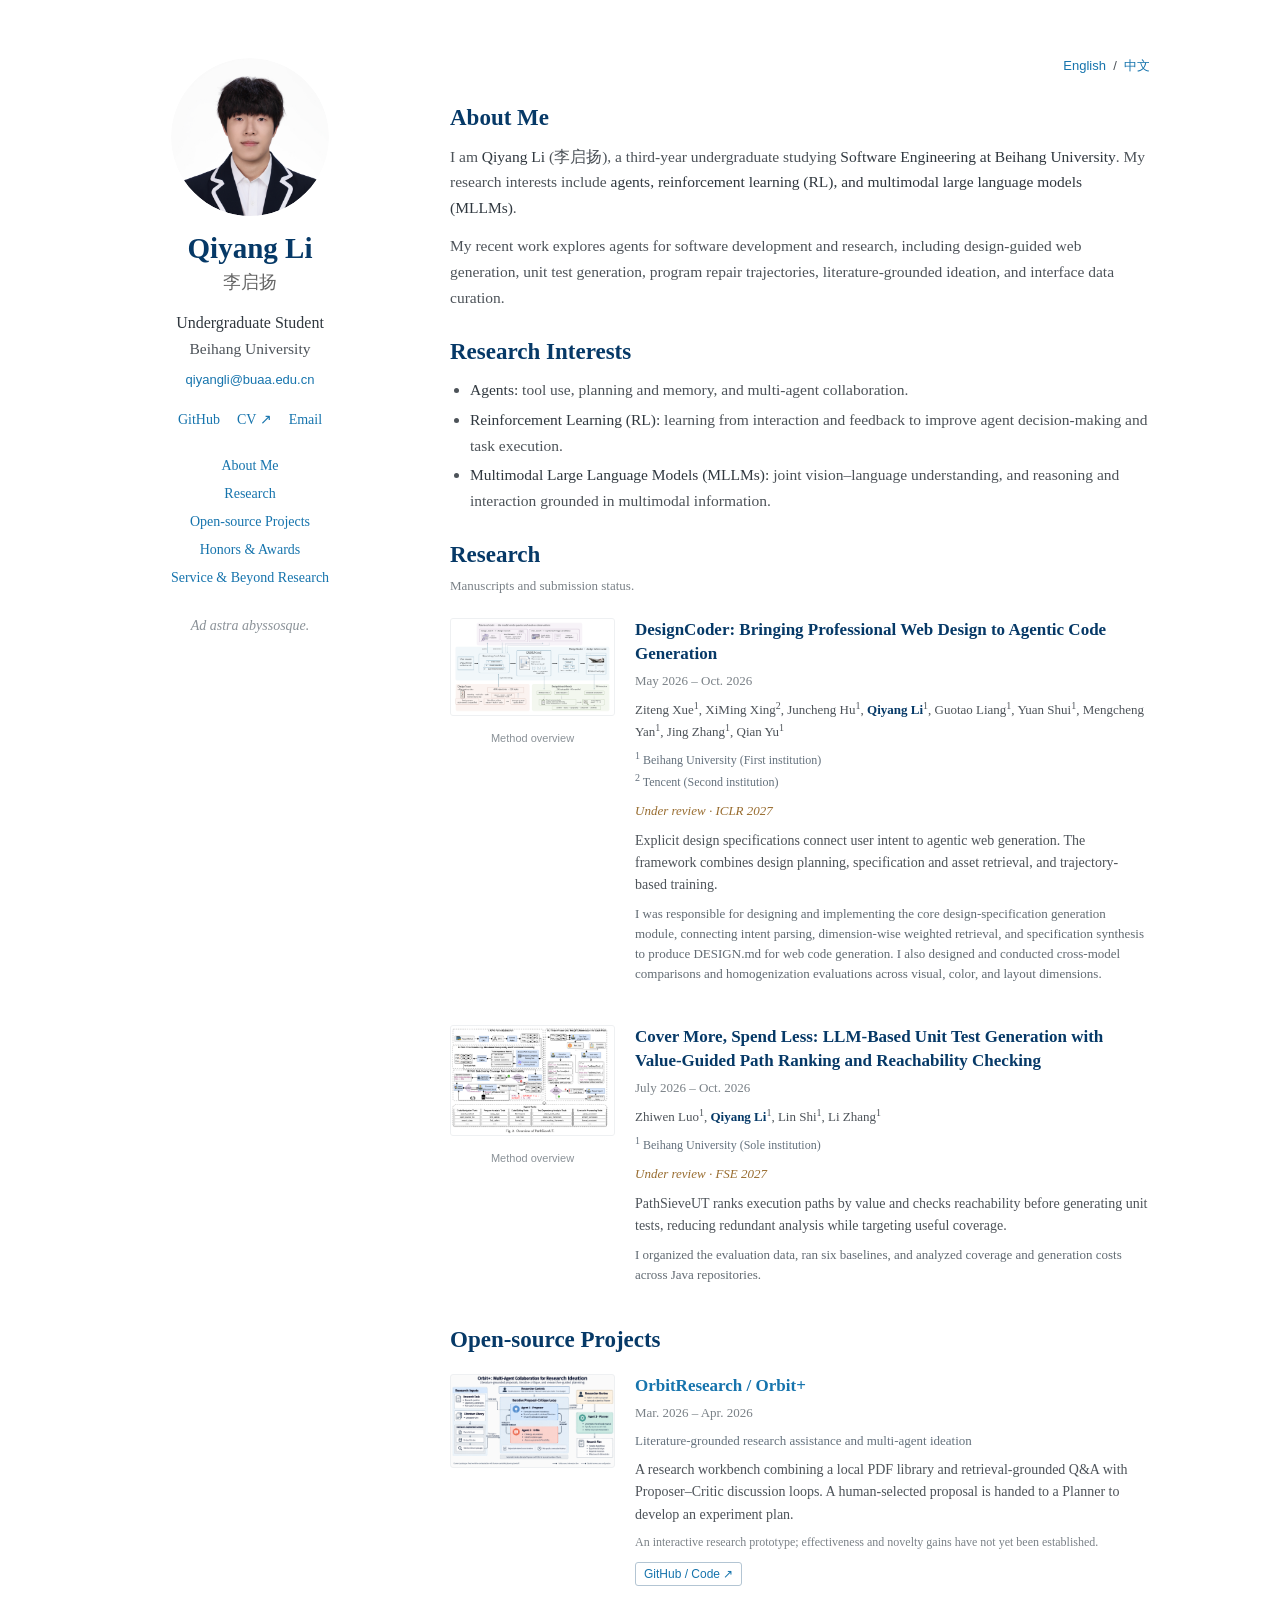
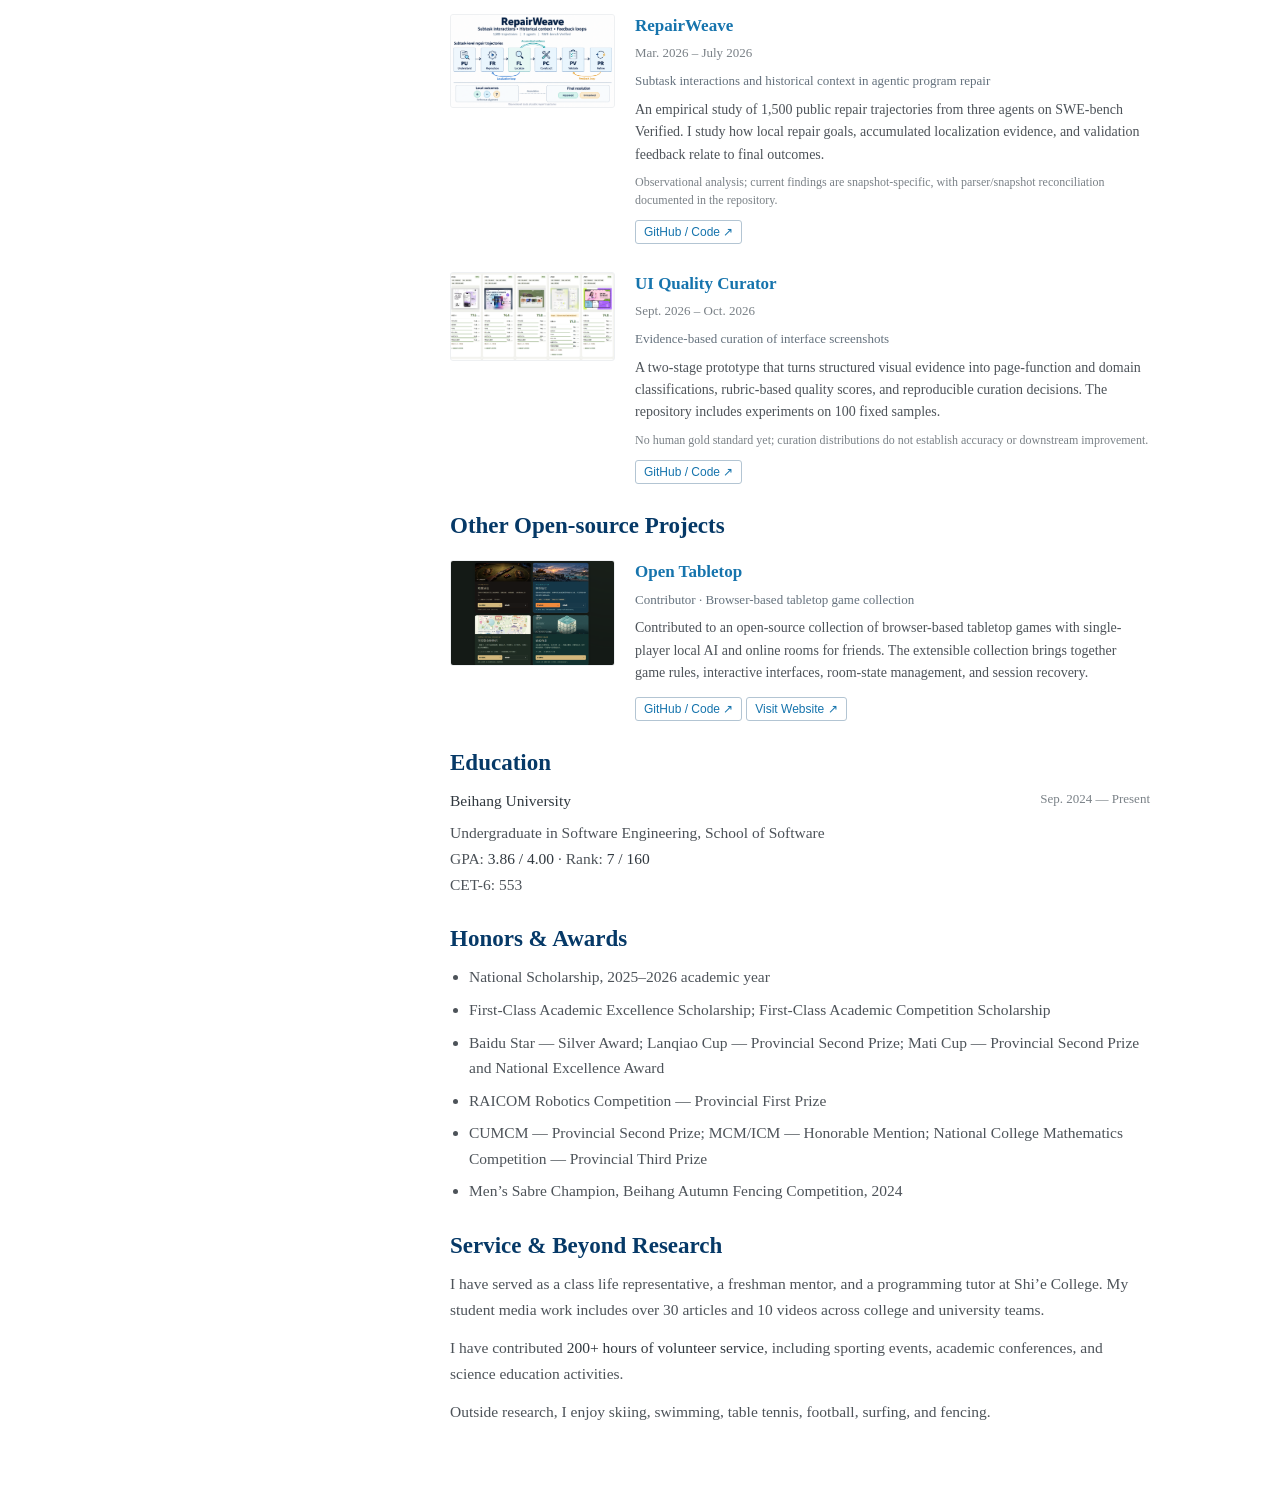
==== commit 29d8a1ce: "Swap first two open-source projects into chronological order" ====
--- a/index.html
+++ b/index.html
@@ -1,3 +1,3 @@
 <!doctype html>
 <html lang="en"><head><meta charset="utf-8"><meta name="viewport" content="width=device-width,initial-scale=1"><title>Qiyang Li | Beihang University</title><meta name="description" content="Qiyang Li (李启扬), Software Engineering undergraduate at Beihang University. Agents, reinforcement learning, and multimodal large language models."><link rel="stylesheet" href="assets/css/minimal-light.css"><link rel="stylesheet" href="assets/css/custom.css"></head>
-<body><a class="skip" href="#about">Skip to content</a><div class="wrapper"><header><a href="index.html" class="image avatar"><img src="assets/img/avatar.jpg?v=2" alt="李启扬的头像" width="158" height="158"></a><h1>Qiyang Li</h1><p class="chinese-name">李启扬</p><div class="position">Undergraduate Student</div><a class="affiliation" href="https://www.buaa.edu.cn/">Beihang University</a><a class="email" href="mailto:qiyangli@buaa.edu.cn">qiyangli@buaa.edu.cn</a><div class="profile-links"><a href="https://github.com/starry913">GitHub</a><a href="assets/files/qiyang-li-cv.pdf">CV ↗</a><a href="mailto:qiyangli@buaa.edu.cn">Email</a></div><nav class="profile-nav" aria-label="Page sections"><a href="#about">About Me</a><a href="#research">Research</a><a href="#projects">Open-source Projects</a><a href="#honors">Honors & Awards</a><a href="#beyond">Service & Beyond Research</a></nav><p class="motto">Ad astra abyssosque.</p></header><section><div class="language"><a href="index.html" lang="en">English</a> &nbsp;/&nbsp; <a href="zh.html" lang="zh-CN">中文</a></div><h2 id="about">About Me</h2><p>I am <strong>Qiyang Li</strong> (李启扬), a third-year undergraduate studying <strong>Software Engineering at Beihang University</strong>. My research interests include <strong>agents, reinforcement learning (RL), and multimodal large language models (MLLMs)</strong>.</p><p>My recent work explores agents for software development and research, including design-guided web generation, unit test generation, program repair trajectories, literature-grounded ideation, and interface data curation.</p><h2 id="interests">Research Interests</h2><ul class="interests"><li><strong>Agents:</strong> tool use, planning and memory, and multi-agent collaboration.</li><li><strong>Reinforcement Learning (RL):</strong> learning from interaction and feedback to improve agent decision-making and task execution.</li><li><strong>Multimodal Large Language Models (MLLMs):</strong> joint vision–language understanding, and reasoning and interaction grounded in multimodal information.</li></ul><h2 id="research">Research</h2><p class="section-note">Manuscripts and submission status.</p><article class="research-entry" id="designcoder"><div><a class="figure-link" href="assets/img/designcoder.png" aria-label="DesignCoder: Bringing Professional Web Design to Agentic Code Generation figure"><img src="assets/img/designcoder.png" alt="DesignCoder: Bringing Professional Web Design to Agentic Code Generation — method overview" loading="lazy"></a><div class="figure-caption">Method overview</div></div><div><h3>DesignCoder: Bringing Professional Web Design to Agentic Code Generation</h3><p class="project-dates">May 2026 – Oct. 2026</p><p class="authors">Ziteng Xue<sup>1</sup>, XiMing Xing<sup>2</sup>, Juncheng Hu<sup>1</sup>, <strong>Qiyang Li</strong><sup>1</sup>, Guotao Liang<sup>1</sup>, Yuan Shui<sup>1</sup>, Mengcheng Yan<sup>1</sup>, Jing Zhang<sup>1</sup>, Qian Yu<sup>1</sup></p><p class="affiliations"><sup>1</sup> Beihang University (First institution)<br><sup>2</sup> Tencent (Second institution)</p><p class="status">Under review · ICLR 2027</p><p class="description">Explicit design specifications connect user intent to agentic web generation. The framework combines design planning, specification and asset retrieval, and trajectory-based training.</p><p class="contribution">I was responsible for designing and implementing the core design-specification generation module, connecting intent parsing, dimension-wise weighted retrieval, and specification synthesis to produce DESIGN.md for web code generation. I also designed and conducted cross-model comparisons and homogenization evaluations across visual, color, and layout dimensions.</p></div></article><article class="research-entry" id="pathsieveut"><div><a class="figure-link" href="assets/img/pathsieveut.png" aria-label="Cover More, Spend Less: LLM-Based Unit Test Generation with Value-Guided Path Ranking and Reachability Checking figure"><img src="assets/img/pathsieveut.png" alt="Cover More, Spend Less: LLM-Based Unit Test Generation with Value-Guided Path Ranking and Reachability Checking — method overview" loading="lazy"></a><div class="figure-caption">Method overview</div></div><div><h3>Cover More, Spend Less: LLM-Based Unit Test Generation with Value-Guided Path Ranking and Reachability Checking</h3><p class="project-dates">July 2026 – Oct. 2026</p><p class="authors">Zhiwen Luo<sup>1</sup>, <strong>Qiyang Li</strong><sup>1</sup>, Lin Shi<sup>1</sup>, Li Zhang<sup>1</sup></p><p class="affiliations"><sup>1</sup> Beihang University (Sole institution)</p><p class="status">Under review · FSE 2027</p><p class="description">PathSieveUT ranks execution paths by value and checks reachability before generating unit tests, reducing redundant analysis while targeting useful coverage.</p><p class="contribution">I organized the evaluation data, ran six baselines, and analyzed coverage and generation costs across Java repositories.</p></div></article><h2 id="projects">Open-source Projects</h2><article class="research-entry" id="curator"><div><a class="figure-link" href="assets/img/ui-curator.png" aria-label="UI Quality Curator figure"><img src="assets/img/ui-curator.png" alt="UI Quality Curator — project overview" loading="lazy"></a></div><div><h3><a href="https://github.com/starry913/ui-quality-curator">UI Quality Curator</a></h3><p class="project-dates">Sept. 2026 – Oct. 2026</p><p class="project-subtitle">Evidence-based curation of interface screenshots</p><p class="description">A two-stage prototype that turns structured visual evidence into page-function and domain classifications, rubric-based quality scores, and reproducible curation decisions. The repository includes experiments on 100 fixed samples.</p><p class="project-note">No human gold standard yet; curation distributions do not establish accuracy or downstream improvement.</p><a class="code-link" href="https://github.com/starry913/ui-quality-curator">GitHub / Code ↗</a></div></article><article class="research-entry" id="repairweave"><div><a class="figure-link" href="assets/img/repairweave-overview.png" aria-label="RepairWeave figure"><img src="assets/img/repairweave-overview.png" alt="RepairWeave — project overview" loading="lazy"></a></div><div><h3><a href="https://github.com/starry913/repairweave">RepairWeave</a></h3><p class="project-dates">Mar. 2026 – July 2026</p><p class="project-subtitle">Subtask interactions and historical context in agentic program repair</p><p class="description">An empirical study of 1,500 public repair trajectories from three agents on SWE-bench Verified. I study how local repair goals, accumulated localization evidence, and validation feedback relate to final outcomes.</p><p class="project-note">Observational analysis; current findings are snapshot-specific, with parser/snapshot reconciliation documented in the repository.</p><a class="code-link" href="https://github.com/starry913/repairweave">GitHub / Code ↗</a></div></article><article class="research-entry" id="orbit"><div><a class="figure-link" href="assets/img/orbit.png" aria-label="OrbitResearch / Orbit+ figure"><img src="assets/img/orbit.png" alt="OrbitResearch / Orbit+ — project overview" loading="lazy"></a></div><div><h3><a href="https://github.com/starry913/OrbitResearch">OrbitResearch / Orbit+</a></h3><p class="project-dates">Mar. 2026 – Apr. 2026</p><p class="project-subtitle">Literature-grounded research assistance and multi-agent ideation</p><p class="description">A research workbench combining a local PDF library and retrieval-grounded Q&A with Proposer–Critic discussion loops. A human-selected proposal is handed to a Planner to develop an experiment plan.</p><p class="project-note">An interactive research prototype; effectiveness and novelty gains have not yet been established.</p><a class="code-link" href="https://github.com/starry913/OrbitResearch">GitHub / Code ↗</a></div></article><h2 id="other-projects">Other Open-source Projects</h2><article class="research-entry" id="open-tabletop"><div><a class="figure-link" href="assets/img/open-tabletop.png?v=2" aria-label="Open Tabletop preview"><img src="assets/img/open-tabletop.png?v=2" alt="Open Tabletop — browser game collection" loading="lazy"></a></div><div><h3><a href="https://github.com/starry913/open-tabletop">Open Tabletop</a></h3><p class="project-subtitle">Contributor · Browser-based tabletop game collection</p><p class="description">Contributed to an open-source collection of browser-based tabletop games with single-player local AI and online rooms for friends. The extensible collection brings together game rules, interactive interfaces, room-state management, and session recovery.</p><a class="code-link" href="https://github.com/starry913/open-tabletop">GitHub / Code ↗</a> <a class="code-link" href="https://velvet-poker-friends.linming-dracarys.chatgpt.site/">Visit Website ↗</a></div></article><h2 id="education">Education</h2><p class="education"><strong>Beihang University</strong><span>Sep. 2024 — Present</span></p><p class="academic-facts">Undergraduate in Software Engineering, School of Software<br>GPA: <strong>3.86 / 4.00</strong> · Rank: <strong>7 / 160</strong><br>CET-6: 553</p><h2 id="honors">Honors & Awards</h2><ul class="compact-list"><li>National Scholarship, 2025–2026 academic year</li><li>First-Class Academic Excellence Scholarship; First-Class Academic Competition Scholarship</li><li>Baidu Star — Silver Award; Lanqiao Cup — Provincial Second Prize; Mati Cup — Provincial Second Prize and National Excellence Award</li><li>RAICOM Robotics Competition — Provincial First Prize</li><li>CUMCM — Provincial Second Prize; MCM/ICM — Honorable Mention; National College Mathematics Competition — Provincial Third Prize</li><li>Men’s Sabre Champion, Beihang Autumn Fencing Competition, 2024</li></ul><h2 id="beyond">Service & Beyond Research</h2><p>I have served as a class life representative, a freshman mentor, and a programming tutor at Shi’e College. My student media work includes over 30 articles and 10 videos across college and university teams.</p><p>I have contributed <strong>200+ hours of volunteer service</strong>, including sporting events, academic conferences, and science education activities.</p><p>Outside research, I enjoy skiing, swimming, table tennis, football, surfing, and fencing.</p></section></div></body></html>+<body><a class="skip" href="#about">Skip to content</a><div class="wrapper"><header><a href="index.html" class="image avatar"><img src="assets/img/avatar.jpg?v=2" alt="李启扬的头像" width="158" height="158"></a><h1>Qiyang Li</h1><p class="chinese-name">李启扬</p><div class="position">Undergraduate Student</div><a class="affiliation" href="https://www.buaa.edu.cn/">Beihang University</a><a class="email" href="mailto:qiyangli@buaa.edu.cn">qiyangli@buaa.edu.cn</a><div class="profile-links"><a href="https://github.com/starry913">GitHub</a><a href="assets/files/qiyang-li-cv.pdf">CV ↗</a><a href="mailto:qiyangli@buaa.edu.cn">Email</a></div><nav class="profile-nav" aria-label="Page sections"><a href="#about">About Me</a><a href="#research">Research</a><a href="#projects">Open-source Projects</a><a href="#honors">Honors & Awards</a><a href="#beyond">Service & Beyond Research</a></nav><p class="motto">Ad astra abyssosque.</p></header><section><div class="language"><a href="index.html" lang="en">English</a> &nbsp;/&nbsp; <a href="zh.html" lang="zh-CN">中文</a></div><h2 id="about">About Me</h2><p>I am <strong>Qiyang Li</strong> (李启扬), a third-year undergraduate studying <strong>Software Engineering at Beihang University</strong>. My research interests include <strong>agents, reinforcement learning (RL), and multimodal large language models (MLLMs)</strong>.</p><p>My recent work explores agents for software development and research, including design-guided web generation, unit test generation, program repair trajectories, literature-grounded ideation, and interface data curation.</p><h2 id="interests">Research Interests</h2><ul class="interests"><li><strong>Agents:</strong> tool use, planning and memory, and multi-agent collaboration.</li><li><strong>Reinforcement Learning (RL):</strong> learning from interaction and feedback to improve agent decision-making and task execution.</li><li><strong>Multimodal Large Language Models (MLLMs):</strong> joint vision–language understanding, and reasoning and interaction grounded in multimodal information.</li></ul><h2 id="research">Research</h2><p class="section-note">Manuscripts and submission status.</p><article class="research-entry" id="designcoder"><div><a class="figure-link" href="assets/img/designcoder.png" aria-label="DesignCoder: Bringing Professional Web Design to Agentic Code Generation figure"><img src="assets/img/designcoder.png" alt="DesignCoder: Bringing Professional Web Design to Agentic Code Generation — method overview" loading="lazy"></a><div class="figure-caption">Method overview</div></div><div><h3>DesignCoder: Bringing Professional Web Design to Agentic Code Generation</h3><p class="project-dates">May 2026 – Oct. 2026</p><p class="authors">Ziteng Xue<sup>1</sup>, XiMing Xing<sup>2</sup>, Juncheng Hu<sup>1</sup>, <strong>Qiyang Li</strong><sup>1</sup>, Guotao Liang<sup>1</sup>, Yuan Shui<sup>1</sup>, Mengcheng Yan<sup>1</sup>, Jing Zhang<sup>1</sup>, Qian Yu<sup>1</sup></p><p class="affiliations"><sup>1</sup> Beihang University (First institution)<br><sup>2</sup> Tencent (Second institution)</p><p class="status">Under review · ICLR 2027</p><p class="description">Explicit design specifications connect user intent to agentic web generation. The framework combines design planning, specification and asset retrieval, and trajectory-based training.</p><p class="contribution">I was responsible for designing and implementing the core design-specification generation module, connecting intent parsing, dimension-wise weighted retrieval, and specification synthesis to produce DESIGN.md for web code generation. I also designed and conducted cross-model comparisons and homogenization evaluations across visual, color, and layout dimensions.</p></div></article><article class="research-entry" id="pathsieveut"><div><a class="figure-link" href="assets/img/pathsieveut.png" aria-label="Cover More, Spend Less: LLM-Based Unit Test Generation with Value-Guided Path Ranking and Reachability Checking figure"><img src="assets/img/pathsieveut.png" alt="Cover More, Spend Less: LLM-Based Unit Test Generation with Value-Guided Path Ranking and Reachability Checking — method overview" loading="lazy"></a><div class="figure-caption">Method overview</div></div><div><h3>Cover More, Spend Less: LLM-Based Unit Test Generation with Value-Guided Path Ranking and Reachability Checking</h3><p class="project-dates">July 2026 – Oct. 2026</p><p class="authors">Zhiwen Luo<sup>1</sup>, <strong>Qiyang Li</strong><sup>1</sup>, Lin Shi<sup>1</sup>, Li Zhang<sup>1</sup></p><p class="affiliations"><sup>1</sup> Beihang University (Sole institution)</p><p class="status">Under review · FSE 2027</p><p class="description">PathSieveUT ranks execution paths by value and checks reachability before generating unit tests, reducing redundant analysis while targeting useful coverage.</p><p class="contribution">I organized the evaluation data, ran six baselines, and analyzed coverage and generation costs across Java repositories.</p></div></article><h2 id="projects">Open-source Projects</h2><article class="research-entry" id="orbit"><div><a class="figure-link" href="assets/img/orbit.png" aria-label="OrbitResearch / Orbit+ figure"><img src="assets/img/orbit.png" alt="OrbitResearch / Orbit+ — project overview" loading="lazy"></a></div><div><h3><a href="https://github.com/starry913/OrbitResearch">OrbitResearch / Orbit+</a></h3><p class="project-dates">Mar. 2026 – Apr. 2026</p><p class="project-subtitle">Literature-grounded research assistance and multi-agent ideation</p><p class="description">A research workbench combining a local PDF library and retrieval-grounded Q&A with Proposer–Critic discussion loops. A human-selected proposal is handed to a Planner to develop an experiment plan.</p><p class="project-note">An interactive research prototype; effectiveness and novelty gains have not yet been established.</p><a class="code-link" href="https://github.com/starry913/OrbitResearch">GitHub / Code ↗</a></div></article><article class="research-entry" id="repairweave"><div><a class="figure-link" href="assets/img/repairweave-overview.png" aria-label="RepairWeave figure"><img src="assets/img/repairweave-overview.png" alt="RepairWeave — project overview" loading="lazy"></a></div><div><h3><a href="https://github.com/starry913/repairweave">RepairWeave</a></h3><p class="project-dates">Mar. 2026 – July 2026</p><p class="project-subtitle">Subtask interactions and historical context in agentic program repair</p><p class="description">An empirical study of 1,500 public repair trajectories from three agents on SWE-bench Verified. I study how local repair goals, accumulated localization evidence, and validation feedback relate to final outcomes.</p><p class="project-note">Observational analysis; current findings are snapshot-specific, with parser/snapshot reconciliation documented in the repository.</p><a class="code-link" href="https://github.com/starry913/repairweave">GitHub / Code ↗</a></div></article><article class="research-entry" id="curator"><div><a class="figure-link" href="assets/img/ui-curator.png" aria-label="UI Quality Curator figure"><img src="assets/img/ui-curator.png" alt="UI Quality Curator — project overview" loading="lazy"></a></div><div><h3><a href="https://github.com/starry913/ui-quality-curator">UI Quality Curator</a></h3><p class="project-dates">Sept. 2026 – Oct. 2026</p><p class="project-subtitle">Evidence-based curation of interface screenshots</p><p class="description">A two-stage prototype that turns structured visual evidence into page-function and domain classifications, rubric-based quality scores, and reproducible curation decisions. The repository includes experiments on 100 fixed samples.</p><p class="project-note">No human gold standard yet; curation distributions do not establish accuracy or downstream improvement.</p><a class="code-link" href="https://github.com/starry913/ui-quality-curator">GitHub / Code ↗</a></div></article><h2 id="other-projects">Other Open-source Projects</h2><article class="research-entry" id="open-tabletop"><div><a class="figure-link" href="assets/img/open-tabletop.png?v=2" aria-label="Open Tabletop preview"><img src="assets/img/open-tabletop.png?v=2" alt="Open Tabletop — browser game collection" loading="lazy"></a></div><div><h3><a href="https://github.com/starry913/open-tabletop">Open Tabletop</a></h3><p class="project-subtitle">Contributor · Browser-based tabletop game collection</p><p class="description">Contributed to an open-source collection of browser-based tabletop games with single-player local AI and online rooms for friends. The extensible collection brings together game rules, interactive interfaces, room-state management, and session recovery.</p><a class="code-link" href="https://github.com/starry913/open-tabletop">GitHub / Code ↗</a> <a class="code-link" href="https://velvet-poker-friends.linming-dracarys.chatgpt.site/">Visit Website ↗</a></div></article><h2 id="education">Education</h2><p class="education"><strong>Beihang University</strong><span>Sep. 2024 — Present</span></p><p class="academic-facts">Undergraduate in Software Engineering, School of Software<br>GPA: <strong>3.86 / 4.00</strong> · Rank: <strong>7 / 160</strong><br>CET-6: 553</p><h2 id="honors">Honors & Awards</h2><ul class="compact-list"><li>National Scholarship, 2025–2026 academic year</li><li>First-Class Academic Excellence Scholarship; First-Class Academic Competition Scholarship</li><li>Baidu Star — Silver Award; Lanqiao Cup — Provincial Second Prize; Mati Cup — Provincial Second Prize and National Excellence Award</li><li>RAICOM Robotics Competition — Provincial First Prize</li><li>CUMCM — Provincial Second Prize; MCM/ICM — Honorable Mention; National College Mathematics Competition — Provincial Third Prize</li><li>Men’s Sabre Champion, Beihang Autumn Fencing Competition, 2024</li></ul><h2 id="beyond">Service & Beyond Research</h2><p>I have served as a class life representative, a freshman mentor, and a programming tutor at Shi’e College. My student media work includes over 30 articles and 10 videos across college and university teams.</p><p>I have contributed <strong>200+ hours of volunteer service</strong>, including sporting events, academic conferences, and science education activities.</p><p>Outside research, I enjoy skiing, swimming, table tennis, football, surfing, and fencing.</p></section></div></body></html>
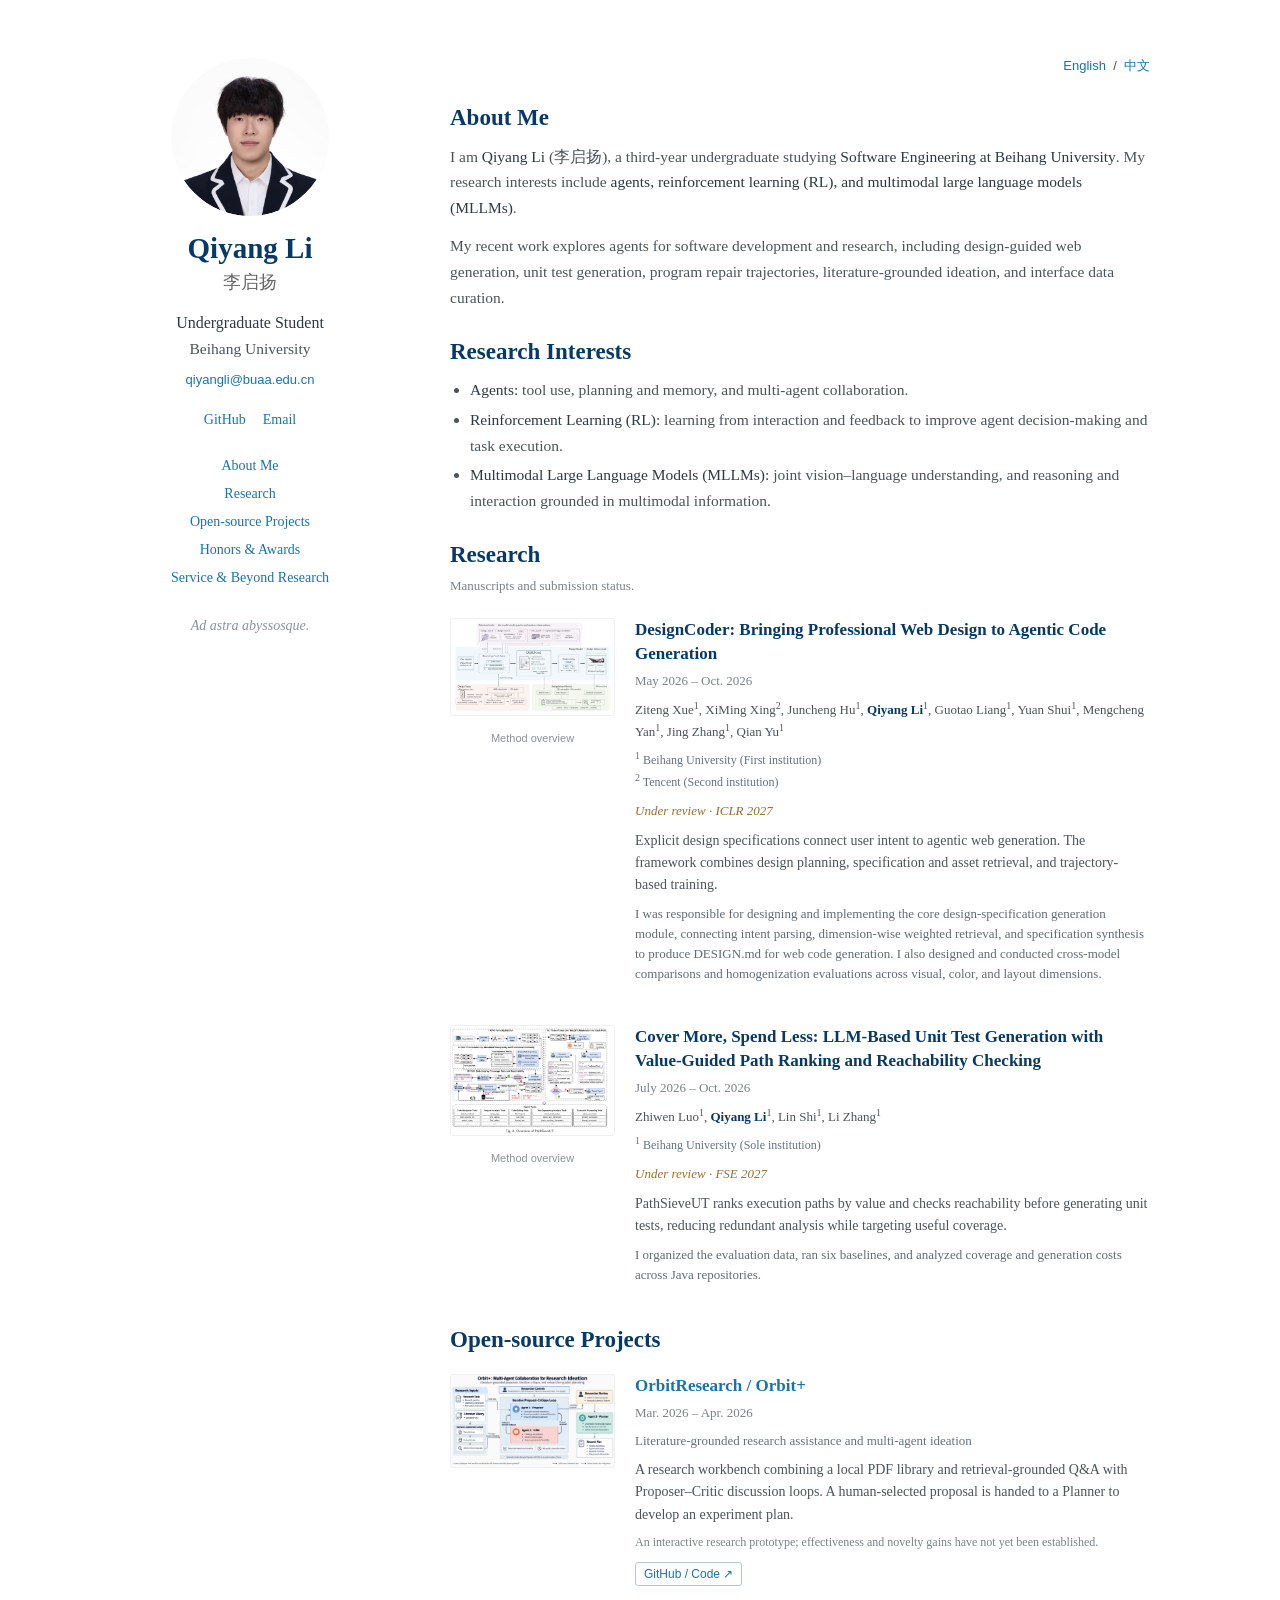
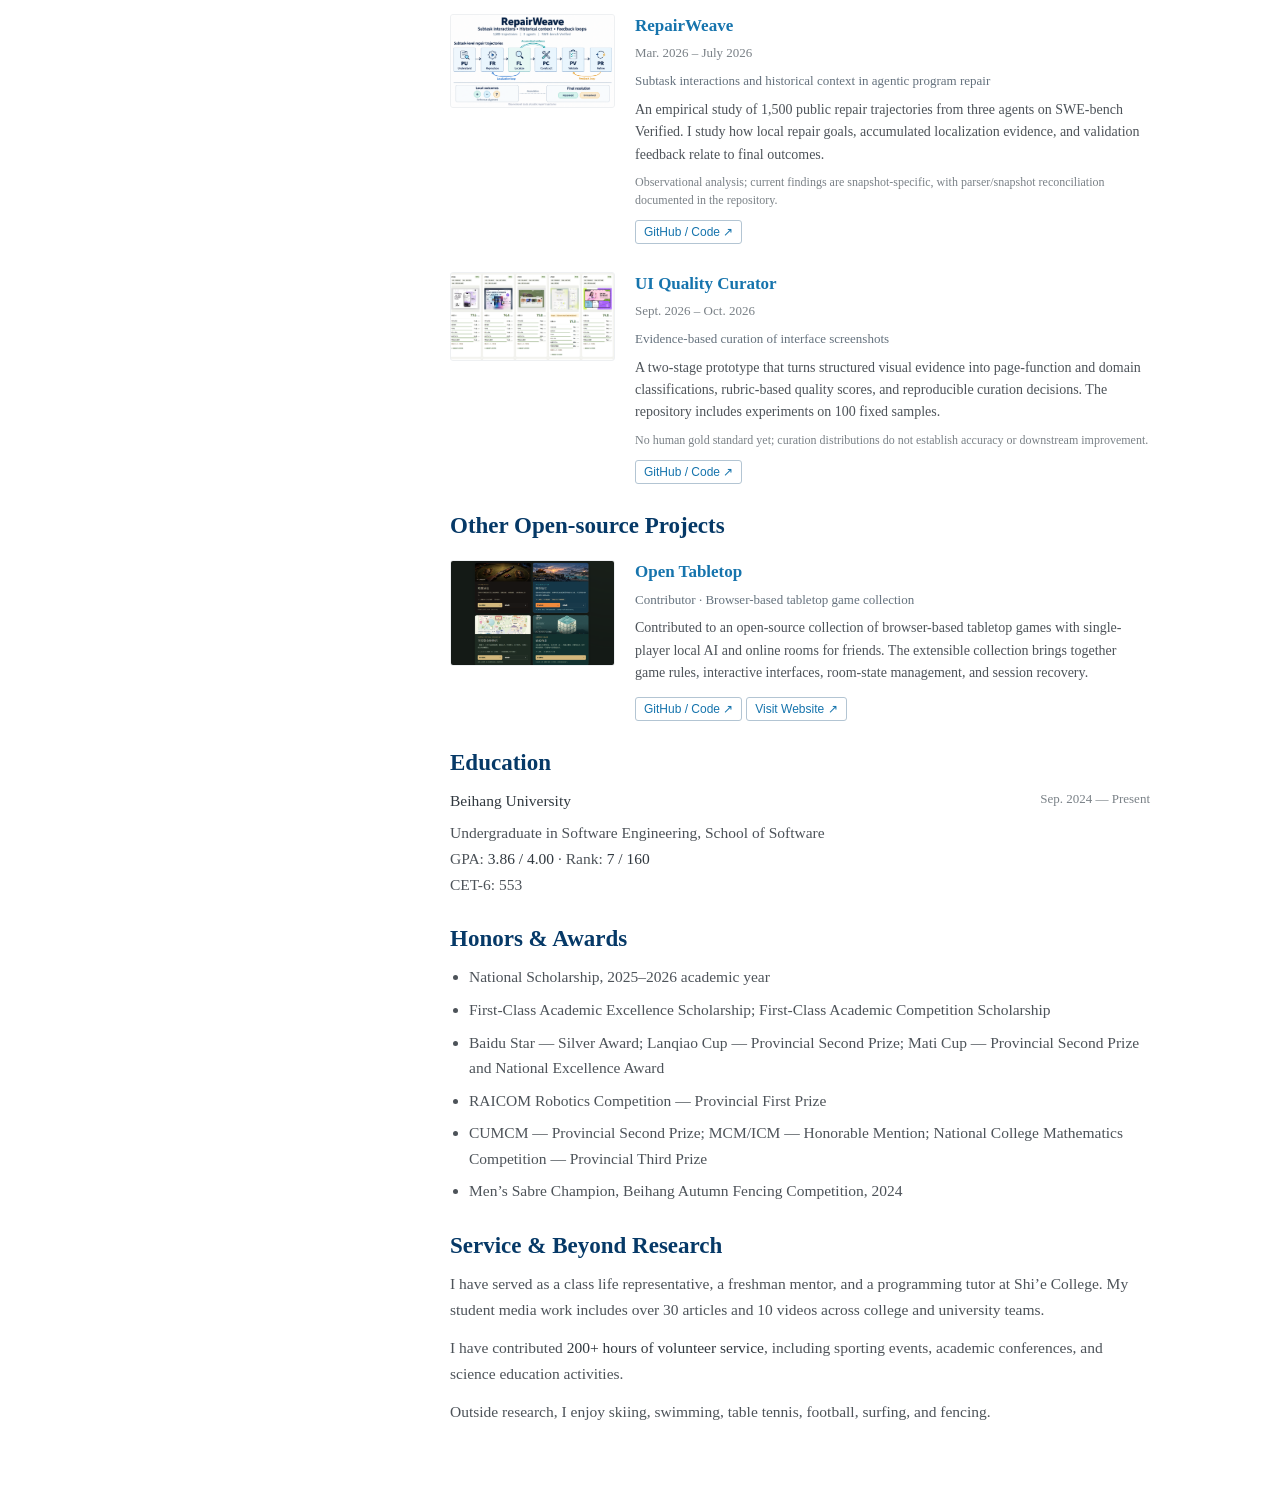
==== commit 0e2262c0: "Remove CV link and public CV file from homepage" ====
--- a/index.html
+++ b/index.html
@@ -1,3 +1,3 @@
 <!doctype html>
 <html lang="en"><head><meta charset="utf-8"><meta name="viewport" content="width=device-width,initial-scale=1"><title>Qiyang Li | Beihang University</title><meta name="description" content="Qiyang Li (李启扬), Software Engineering undergraduate at Beihang University. Agents, reinforcement learning, and multimodal large language models."><link rel="stylesheet" href="assets/css/minimal-light.css"><link rel="stylesheet" href="assets/css/custom.css"></head>
-<body><a class="skip" href="#about">Skip to content</a><div class="wrapper"><header><a href="index.html" class="image avatar"><img src="assets/img/avatar.jpg?v=2" alt="李启扬的头像" width="158" height="158"></a><h1>Qiyang Li</h1><p class="chinese-name">李启扬</p><div class="position">Undergraduate Student</div><a class="affiliation" href="https://www.buaa.edu.cn/">Beihang University</a><a class="email" href="mailto:qiyangli@buaa.edu.cn">qiyangli@buaa.edu.cn</a><div class="profile-links"><a href="https://github.com/starry913">GitHub</a><a href="assets/files/qiyang-li-cv.pdf">CV ↗</a><a href="mailto:qiyangli@buaa.edu.cn">Email</a></div><nav class="profile-nav" aria-label="Page sections"><a href="#about">About Me</a><a href="#research">Research</a><a href="#projects">Open-source Projects</a><a href="#honors">Honors & Awards</a><a href="#beyond">Service & Beyond Research</a></nav><p class="motto">Ad astra abyssosque.</p></header><section><div class="language"><a href="index.html" lang="en">English</a> &nbsp;/&nbsp; <a href="zh.html" lang="zh-CN">中文</a></div><h2 id="about">About Me</h2><p>I am <strong>Qiyang Li</strong> (李启扬), a third-year undergraduate studying <strong>Software Engineering at Beihang University</strong>. My research interests include <strong>agents, reinforcement learning (RL), and multimodal large language models (MLLMs)</strong>.</p><p>My recent work explores agents for software development and research, including design-guided web generation, unit test generation, program repair trajectories, literature-grounded ideation, and interface data curation.</p><h2 id="interests">Research Interests</h2><ul class="interests"><li><strong>Agents:</strong> tool use, planning and memory, and multi-agent collaboration.</li><li><strong>Reinforcement Learning (RL):</strong> learning from interaction and feedback to improve agent decision-making and task execution.</li><li><strong>Multimodal Large Language Models (MLLMs):</strong> joint vision–language understanding, and reasoning and interaction grounded in multimodal information.</li></ul><h2 id="research">Research</h2><p class="section-note">Manuscripts and submission status.</p><article class="research-entry" id="designcoder"><div><a class="figure-link" href="assets/img/designcoder.png" aria-label="DesignCoder: Bringing Professional Web Design to Agentic Code Generation figure"><img src="assets/img/designcoder.png" alt="DesignCoder: Bringing Professional Web Design to Agentic Code Generation — method overview" loading="lazy"></a><div class="figure-caption">Method overview</div></div><div><h3>DesignCoder: Bringing Professional Web Design to Agentic Code Generation</h3><p class="project-dates">May 2026 – Oct. 2026</p><p class="authors">Ziteng Xue<sup>1</sup>, XiMing Xing<sup>2</sup>, Juncheng Hu<sup>1</sup>, <strong>Qiyang Li</strong><sup>1</sup>, Guotao Liang<sup>1</sup>, Yuan Shui<sup>1</sup>, Mengcheng Yan<sup>1</sup>, Jing Zhang<sup>1</sup>, Qian Yu<sup>1</sup></p><p class="affiliations"><sup>1</sup> Beihang University (First institution)<br><sup>2</sup> Tencent (Second institution)</p><p class="status">Under review · ICLR 2027</p><p class="description">Explicit design specifications connect user intent to agentic web generation. The framework combines design planning, specification and asset retrieval, and trajectory-based training.</p><p class="contribution">I was responsible for designing and implementing the core design-specification generation module, connecting intent parsing, dimension-wise weighted retrieval, and specification synthesis to produce DESIGN.md for web code generation. I also designed and conducted cross-model comparisons and homogenization evaluations across visual, color, and layout dimensions.</p></div></article><article class="research-entry" id="pathsieveut"><div><a class="figure-link" href="assets/img/pathsieveut.png" aria-label="Cover More, Spend Less: LLM-Based Unit Test Generation with Value-Guided Path Ranking and Reachability Checking figure"><img src="assets/img/pathsieveut.png" alt="Cover More, Spend Less: LLM-Based Unit Test Generation with Value-Guided Path Ranking and Reachability Checking — method overview" loading="lazy"></a><div class="figure-caption">Method overview</div></div><div><h3>Cover More, Spend Less: LLM-Based Unit Test Generation with Value-Guided Path Ranking and Reachability Checking</h3><p class="project-dates">July 2026 – Oct. 2026</p><p class="authors">Zhiwen Luo<sup>1</sup>, <strong>Qiyang Li</strong><sup>1</sup>, Lin Shi<sup>1</sup>, Li Zhang<sup>1</sup></p><p class="affiliations"><sup>1</sup> Beihang University (Sole institution)</p><p class="status">Under review · FSE 2027</p><p class="description">PathSieveUT ranks execution paths by value and checks reachability before generating unit tests, reducing redundant analysis while targeting useful coverage.</p><p class="contribution">I organized the evaluation data, ran six baselines, and analyzed coverage and generation costs across Java repositories.</p></div></article><h2 id="projects">Open-source Projects</h2><article class="research-entry" id="orbit"><div><a class="figure-link" href="assets/img/orbit.png" aria-label="OrbitResearch / Orbit+ figure"><img src="assets/img/orbit.png" alt="OrbitResearch / Orbit+ — project overview" loading="lazy"></a></div><div><h3><a href="https://github.com/starry913/OrbitResearch">OrbitResearch / Orbit+</a></h3><p class="project-dates">Mar. 2026 – Apr. 2026</p><p class="project-subtitle">Literature-grounded research assistance and multi-agent ideation</p><p class="description">A research workbench combining a local PDF library and retrieval-grounded Q&A with Proposer–Critic discussion loops. A human-selected proposal is handed to a Planner to develop an experiment plan.</p><p class="project-note">An interactive research prototype; effectiveness and novelty gains have not yet been established.</p><a class="code-link" href="https://github.com/starry913/OrbitResearch">GitHub / Code ↗</a></div></article><article class="research-entry" id="repairweave"><div><a class="figure-link" href="assets/img/repairweave-overview.png" aria-label="RepairWeave figure"><img src="assets/img/repairweave-overview.png" alt="RepairWeave — project overview" loading="lazy"></a></div><div><h3><a href="https://github.com/starry913/repairweave">RepairWeave</a></h3><p class="project-dates">Mar. 2026 – July 2026</p><p class="project-subtitle">Subtask interactions and historical context in agentic program repair</p><p class="description">An empirical study of 1,500 public repair trajectories from three agents on SWE-bench Verified. I study how local repair goals, accumulated localization evidence, and validation feedback relate to final outcomes.</p><p class="project-note">Observational analysis; current findings are snapshot-specific, with parser/snapshot reconciliation documented in the repository.</p><a class="code-link" href="https://github.com/starry913/repairweave">GitHub / Code ↗</a></div></article><article class="research-entry" id="curator"><div><a class="figure-link" href="assets/img/ui-curator.png" aria-label="UI Quality Curator figure"><img src="assets/img/ui-curator.png" alt="UI Quality Curator — project overview" loading="lazy"></a></div><div><h3><a href="https://github.com/starry913/ui-quality-curator">UI Quality Curator</a></h3><p class="project-dates">Sept. 2026 – Oct. 2026</p><p class="project-subtitle">Evidence-based curation of interface screenshots</p><p class="description">A two-stage prototype that turns structured visual evidence into page-function and domain classifications, rubric-based quality scores, and reproducible curation decisions. The repository includes experiments on 100 fixed samples.</p><p class="project-note">No human gold standard yet; curation distributions do not establish accuracy or downstream improvement.</p><a class="code-link" href="https://github.com/starry913/ui-quality-curator">GitHub / Code ↗</a></div></article><h2 id="other-projects">Other Open-source Projects</h2><article class="research-entry" id="open-tabletop"><div><a class="figure-link" href="assets/img/open-tabletop.png?v=2" aria-label="Open Tabletop preview"><img src="assets/img/open-tabletop.png?v=2" alt="Open Tabletop — browser game collection" loading="lazy"></a></div><div><h3><a href="https://github.com/starry913/open-tabletop">Open Tabletop</a></h3><p class="project-subtitle">Contributor · Browser-based tabletop game collection</p><p class="description">Contributed to an open-source collection of browser-based tabletop games with single-player local AI and online rooms for friends. The extensible collection brings together game rules, interactive interfaces, room-state management, and session recovery.</p><a class="code-link" href="https://github.com/starry913/open-tabletop">GitHub / Code ↗</a> <a class="code-link" href="https://velvet-poker-friends.linming-dracarys.chatgpt.site/">Visit Website ↗</a></div></article><h2 id="education">Education</h2><p class="education"><strong>Beihang University</strong><span>Sep. 2024 — Present</span></p><p class="academic-facts">Undergraduate in Software Engineering, School of Software<br>GPA: <strong>3.86 / 4.00</strong> · Rank: <strong>7 / 160</strong><br>CET-6: 553</p><h2 id="honors">Honors & Awards</h2><ul class="compact-list"><li>National Scholarship, 2025–2026 academic year</li><li>First-Class Academic Excellence Scholarship; First-Class Academic Competition Scholarship</li><li>Baidu Star — Silver Award; Lanqiao Cup — Provincial Second Prize; Mati Cup — Provincial Second Prize and National Excellence Award</li><li>RAICOM Robotics Competition — Provincial First Prize</li><li>CUMCM — Provincial Second Prize; MCM/ICM — Honorable Mention; National College Mathematics Competition — Provincial Third Prize</li><li>Men’s Sabre Champion, Beihang Autumn Fencing Competition, 2024</li></ul><h2 id="beyond">Service & Beyond Research</h2><p>I have served as a class life representative, a freshman mentor, and a programming tutor at Shi’e College. My student media work includes over 30 articles and 10 videos across college and university teams.</p><p>I have contributed <strong>200+ hours of volunteer service</strong>, including sporting events, academic conferences, and science education activities.</p><p>Outside research, I enjoy skiing, swimming, table tennis, football, surfing, and fencing.</p></section></div></body></html>+<body><a class="skip" href="#about">Skip to content</a><div class="wrapper"><header><a href="index.html" class="image avatar"><img src="assets/img/avatar.jpg?v=2" alt="李启扬的头像" width="158" height="158"></a><h1>Qiyang Li</h1><p class="chinese-name">李启扬</p><div class="position">Undergraduate Student</div><a class="affiliation" href="https://www.buaa.edu.cn/">Beihang University</a><a class="email" href="mailto:qiyangli@buaa.edu.cn">qiyangli@buaa.edu.cn</a><div class="profile-links"><a href="https://github.com/starry913">GitHub</a><a href="mailto:qiyangli@buaa.edu.cn">Email</a></div><nav class="profile-nav" aria-label="Page sections"><a href="#about">About Me</a><a href="#research">Research</a><a href="#projects">Open-source Projects</a><a href="#honors">Honors & Awards</a><a href="#beyond">Service & Beyond Research</a></nav><p class="motto">Ad astra abyssosque.</p></header><section><div class="language"><a href="index.html" lang="en">English</a> &nbsp;/&nbsp; <a href="zh.html" lang="zh-CN">中文</a></div><h2 id="about">About Me</h2><p>I am <strong>Qiyang Li</strong> (李启扬), a third-year undergraduate studying <strong>Software Engineering at Beihang University</strong>. My research interests include <strong>agents, reinforcement learning (RL), and multimodal large language models (MLLMs)</strong>.</p><p>My recent work explores agents for software development and research, including design-guided web generation, unit test generation, program repair trajectories, literature-grounded ideation, and interface data curation.</p><h2 id="interests">Research Interests</h2><ul class="interests"><li><strong>Agents:</strong> tool use, planning and memory, and multi-agent collaboration.</li><li><strong>Reinforcement Learning (RL):</strong> learning from interaction and feedback to improve agent decision-making and task execution.</li><li><strong>Multimodal Large Language Models (MLLMs):</strong> joint vision–language understanding, and reasoning and interaction grounded in multimodal information.</li></ul><h2 id="research">Research</h2><p class="section-note">Manuscripts and submission status.</p><article class="research-entry" id="designcoder"><div><a class="figure-link" href="assets/img/designcoder.png" aria-label="DesignCoder: Bringing Professional Web Design to Agentic Code Generation figure"><img src="assets/img/designcoder.png" alt="DesignCoder: Bringing Professional Web Design to Agentic Code Generation — method overview" loading="lazy"></a><div class="figure-caption">Method overview</div></div><div><h3>DesignCoder: Bringing Professional Web Design to Agentic Code Generation</h3><p class="project-dates">May 2026 – Oct. 2026</p><p class="authors">Ziteng Xue<sup>1</sup>, XiMing Xing<sup>2</sup>, Juncheng Hu<sup>1</sup>, <strong>Qiyang Li</strong><sup>1</sup>, Guotao Liang<sup>1</sup>, Yuan Shui<sup>1</sup>, Mengcheng Yan<sup>1</sup>, Jing Zhang<sup>1</sup>, Qian Yu<sup>1</sup></p><p class="affiliations"><sup>1</sup> Beihang University (First institution)<br><sup>2</sup> Tencent (Second institution)</p><p class="status">Under review · ICLR 2027</p><p class="description">Explicit design specifications connect user intent to agentic web generation. The framework combines design planning, specification and asset retrieval, and trajectory-based training.</p><p class="contribution">I was responsible for designing and implementing the core design-specification generation module, connecting intent parsing, dimension-wise weighted retrieval, and specification synthesis to produce DESIGN.md for web code generation. I also designed and conducted cross-model comparisons and homogenization evaluations across visual, color, and layout dimensions.</p></div></article><article class="research-entry" id="pathsieveut"><div><a class="figure-link" href="assets/img/pathsieveut.png" aria-label="Cover More, Spend Less: LLM-Based Unit Test Generation with Value-Guided Path Ranking and Reachability Checking figure"><img src="assets/img/pathsieveut.png" alt="Cover More, Spend Less: LLM-Based Unit Test Generation with Value-Guided Path Ranking and Reachability Checking — method overview" loading="lazy"></a><div class="figure-caption">Method overview</div></div><div><h3>Cover More, Spend Less: LLM-Based Unit Test Generation with Value-Guided Path Ranking and Reachability Checking</h3><p class="project-dates">July 2026 – Oct. 2026</p><p class="authors">Zhiwen Luo<sup>1</sup>, <strong>Qiyang Li</strong><sup>1</sup>, Lin Shi<sup>1</sup>, Li Zhang<sup>1</sup></p><p class="affiliations"><sup>1</sup> Beihang University (Sole institution)</p><p class="status">Under review · FSE 2027</p><p class="description">PathSieveUT ranks execution paths by value and checks reachability before generating unit tests, reducing redundant analysis while targeting useful coverage.</p><p class="contribution">I organized the evaluation data, ran six baselines, and analyzed coverage and generation costs across Java repositories.</p></div></article><h2 id="projects">Open-source Projects</h2><article class="research-entry" id="orbit"><div><a class="figure-link" href="assets/img/orbit.png" aria-label="OrbitResearch / Orbit+ figure"><img src="assets/img/orbit.png" alt="OrbitResearch / Orbit+ — project overview" loading="lazy"></a></div><div><h3><a href="https://github.com/starry913/OrbitResearch">OrbitResearch / Orbit+</a></h3><p class="project-dates">Mar. 2026 – Apr. 2026</p><p class="project-subtitle">Literature-grounded research assistance and multi-agent ideation</p><p class="description">A research workbench combining a local PDF library and retrieval-grounded Q&A with Proposer–Critic discussion loops. A human-selected proposal is handed to a Planner to develop an experiment plan.</p><p class="project-note">An interactive research prototype; effectiveness and novelty gains have not yet been established.</p><a class="code-link" href="https://github.com/starry913/OrbitResearch">GitHub / Code ↗</a></div></article><article class="research-entry" id="repairweave"><div><a class="figure-link" href="assets/img/repairweave-overview.png" aria-label="RepairWeave figure"><img src="assets/img/repairweave-overview.png" alt="RepairWeave — project overview" loading="lazy"></a></div><div><h3><a href="https://github.com/starry913/repairweave">RepairWeave</a></h3><p class="project-dates">Mar. 2026 – July 2026</p><p class="project-subtitle">Subtask interactions and historical context in agentic program repair</p><p class="description">An empirical study of 1,500 public repair trajectories from three agents on SWE-bench Verified. I study how local repair goals, accumulated localization evidence, and validation feedback relate to final outcomes.</p><p class="project-note">Observational analysis; current findings are snapshot-specific, with parser/snapshot reconciliation documented in the repository.</p><a class="code-link" href="https://github.com/starry913/repairweave">GitHub / Code ↗</a></div></article><article class="research-entry" id="curator"><div><a class="figure-link" href="assets/img/ui-curator.png" aria-label="UI Quality Curator figure"><img src="assets/img/ui-curator.png" alt="UI Quality Curator — project overview" loading="lazy"></a></div><div><h3><a href="https://github.com/starry913/ui-quality-curator">UI Quality Curator</a></h3><p class="project-dates">Sept. 2026 – Oct. 2026</p><p class="project-subtitle">Evidence-based curation of interface screenshots</p><p class="description">A two-stage prototype that turns structured visual evidence into page-function and domain classifications, rubric-based quality scores, and reproducible curation decisions. The repository includes experiments on 100 fixed samples.</p><p class="project-note">No human gold standard yet; curation distributions do not establish accuracy or downstream improvement.</p><a class="code-link" href="https://github.com/starry913/ui-quality-curator">GitHub / Code ↗</a></div></article><h2 id="other-projects">Other Open-source Projects</h2><article class="research-entry" id="open-tabletop"><div><a class="figure-link" href="assets/img/open-tabletop.png?v=2" aria-label="Open Tabletop preview"><img src="assets/img/open-tabletop.png?v=2" alt="Open Tabletop — browser game collection" loading="lazy"></a></div><div><h3><a href="https://github.com/starry913/open-tabletop">Open Tabletop</a></h3><p class="project-subtitle">Contributor · Browser-based tabletop game collection</p><p class="description">Contributed to an open-source collection of browser-based tabletop games with single-player local AI and online rooms for friends. The extensible collection brings together game rules, interactive interfaces, room-state management, and session recovery.</p><a class="code-link" href="https://github.com/starry913/open-tabletop">GitHub / Code ↗</a> <a class="code-link" href="https://velvet-poker-friends.linming-dracarys.chatgpt.site/">Visit Website ↗</a></div></article><h2 id="education">Education</h2><p class="education"><strong>Beihang University</strong><span>Sep. 2024 — Present</span></p><p class="academic-facts">Undergraduate in Software Engineering, School of Software<br>GPA: <strong>3.86 / 4.00</strong> · Rank: <strong>7 / 160</strong><br>CET-6: 553</p><h2 id="honors">Honors & Awards</h2><ul class="compact-list"><li>National Scholarship, 2025–2026 academic year</li><li>First-Class Academic Excellence Scholarship; First-Class Academic Competition Scholarship</li><li>Baidu Star — Silver Award; Lanqiao Cup — Provincial Second Prize; Mati Cup — Provincial Second Prize and National Excellence Award</li><li>RAICOM Robotics Competition — Provincial First Prize</li><li>CUMCM — Provincial Second Prize; MCM/ICM — Honorable Mention; National College Mathematics Competition — Provincial Third Prize</li><li>Men’s Sabre Champion, Beihang Autumn Fencing Competition, 2024</li></ul><h2 id="beyond">Service & Beyond Research</h2><p>I have served as a class life representative, a freshman mentor, and a programming tutor at Shi’e College. My student media work includes over 30 articles and 10 videos across college and university teams.</p><p>I have contributed <strong>200+ hours of volunteer service</strong>, including sporting events, academic conferences, and science education activities.</p><p>Outside research, I enjoy skiing, swimming, table tennis, football, surfing, and fencing.</p></section></div></body></html>
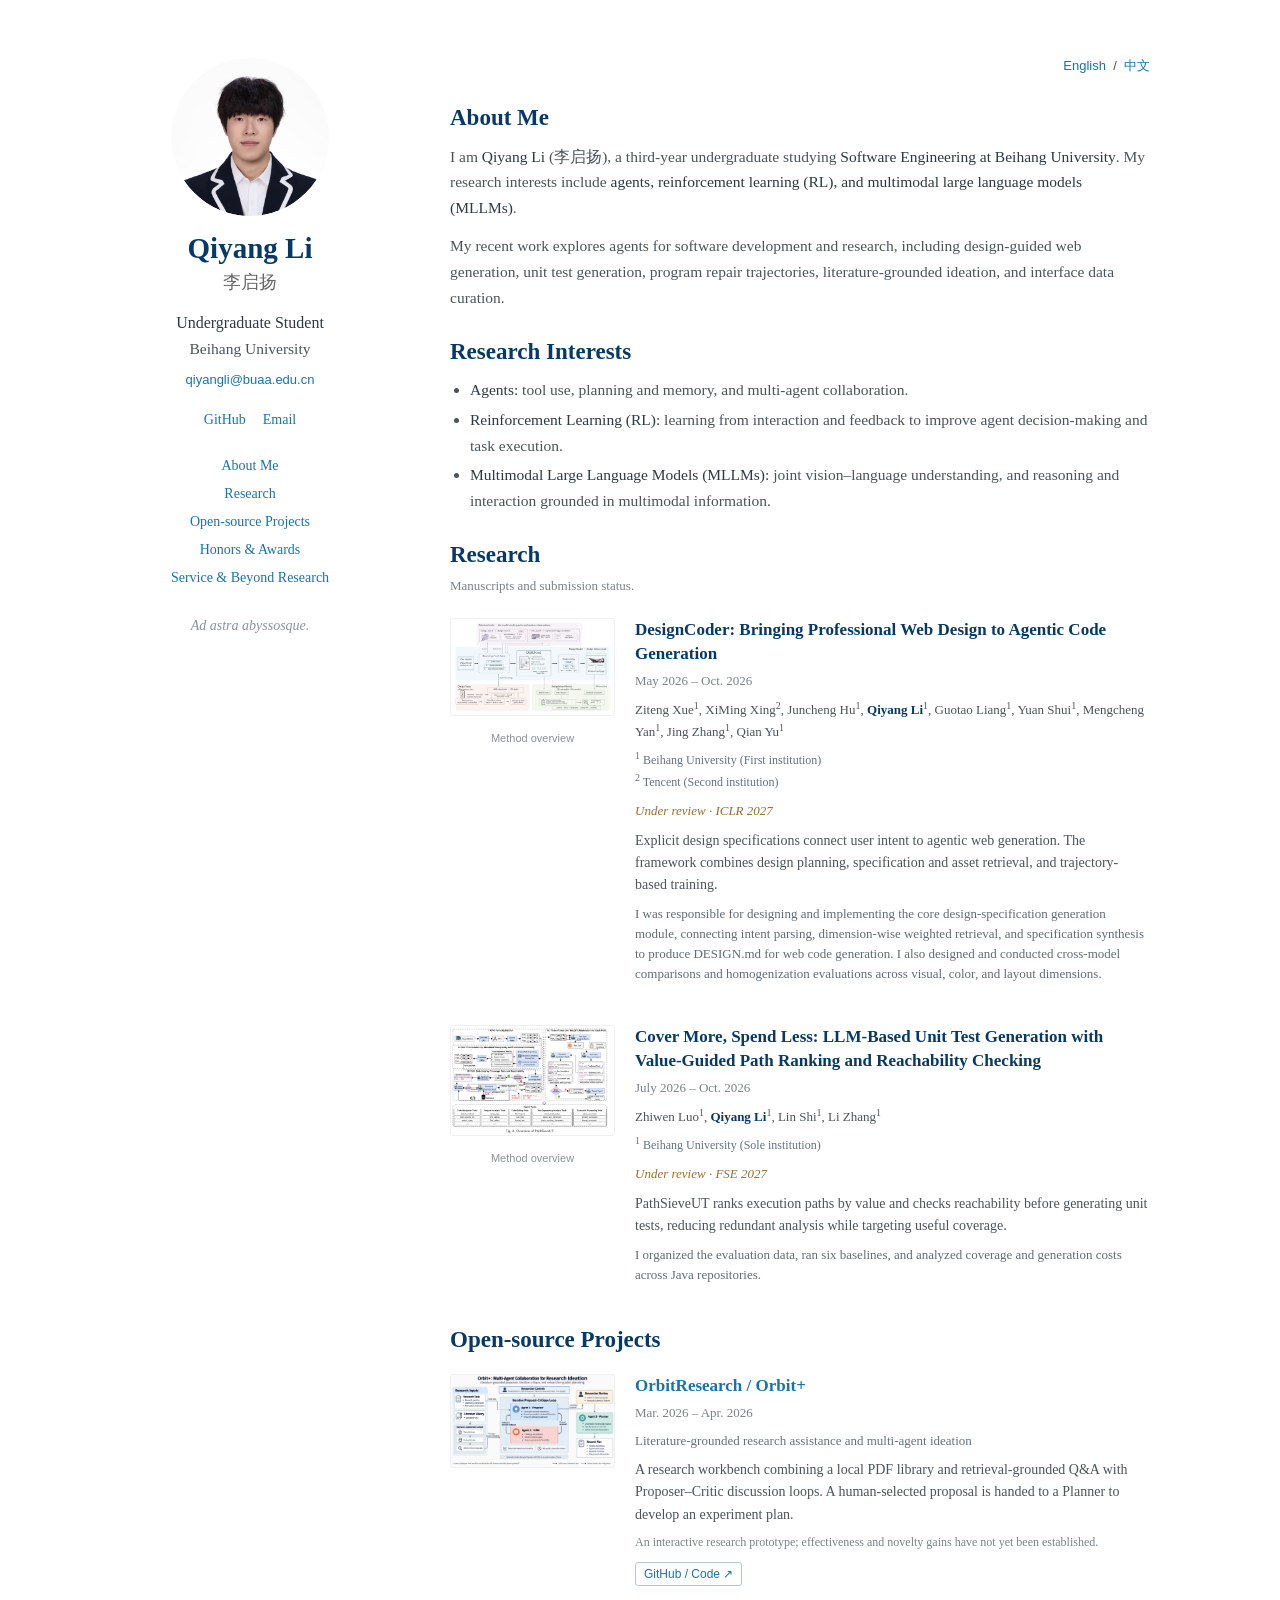
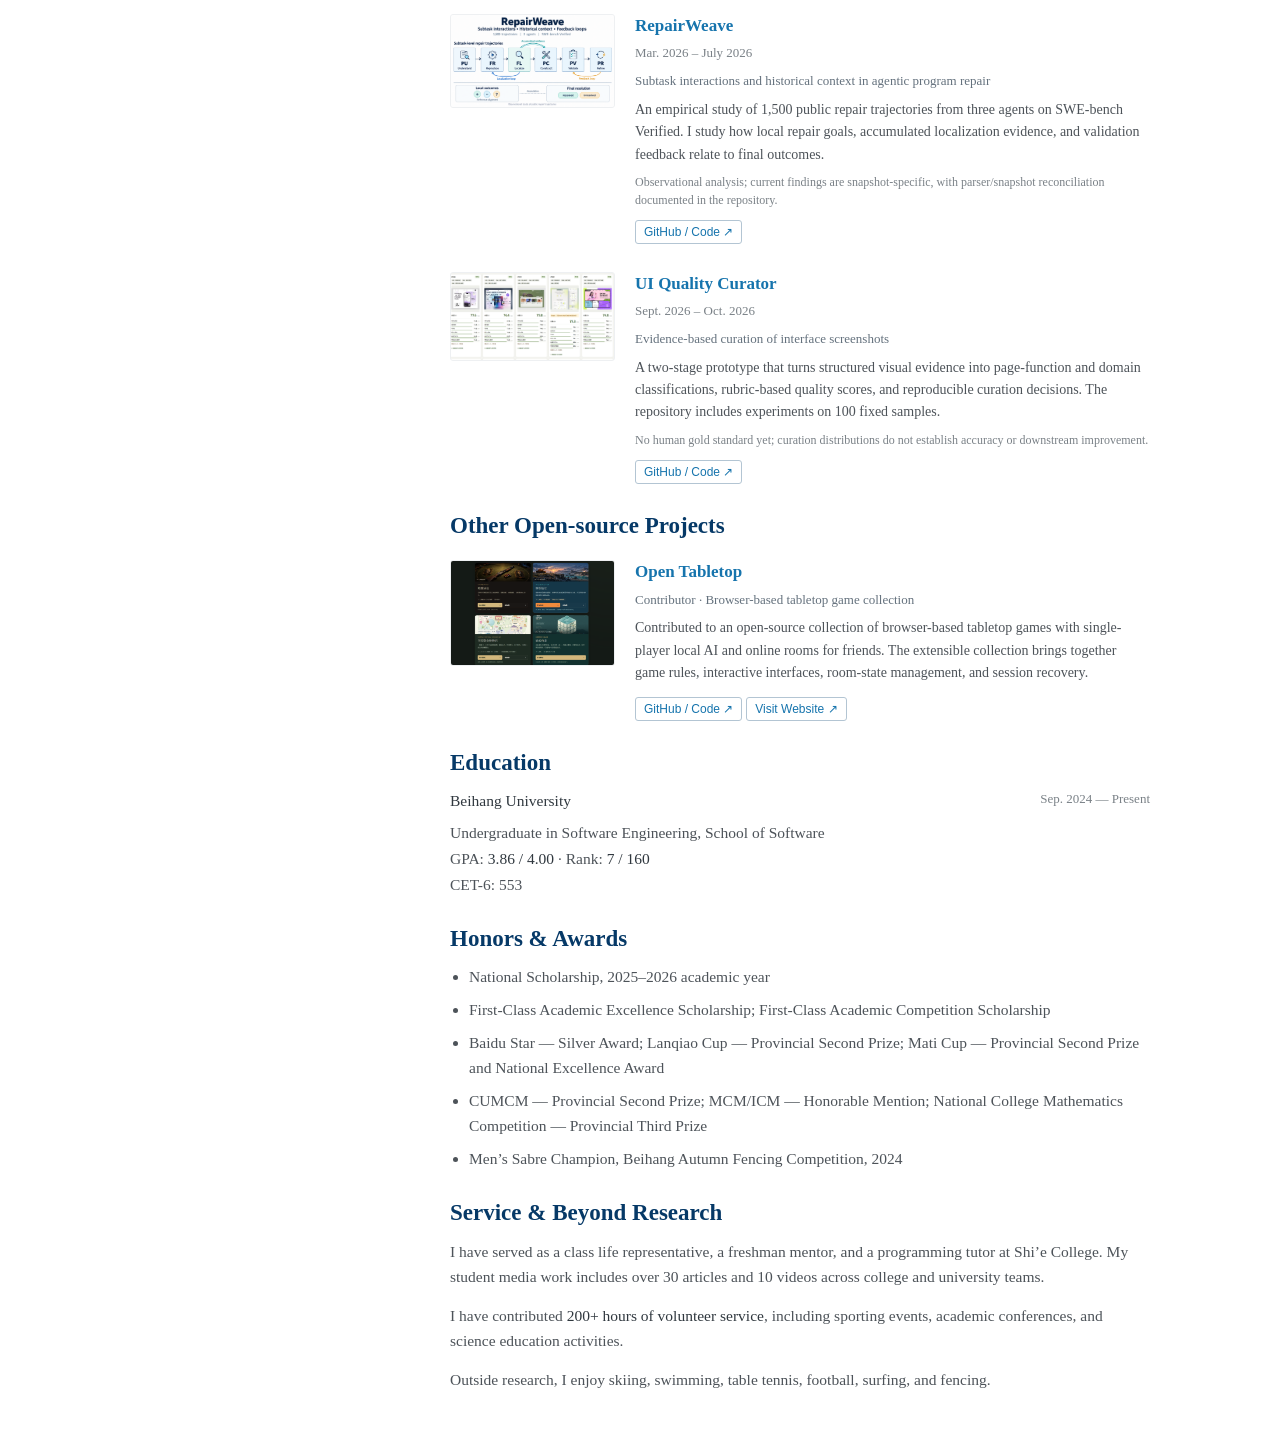
==== commit a62ab7a2: "Remove robotics competition award from homepage" ====
--- a/index.html
+++ b/index.html
@@ -1,3 +1,3 @@
 <!doctype html>
 <html lang="en"><head><meta charset="utf-8"><meta name="viewport" content="width=device-width,initial-scale=1"><title>Qiyang Li | Beihang University</title><meta name="description" content="Qiyang Li (李启扬), Software Engineering undergraduate at Beihang University. Agents, reinforcement learning, and multimodal large language models."><link rel="stylesheet" href="assets/css/minimal-light.css"><link rel="stylesheet" href="assets/css/custom.css"></head>
-<body><a class="skip" href="#about">Skip to content</a><div class="wrapper"><header><a href="index.html" class="image avatar"><img src="assets/img/avatar.jpg?v=2" alt="李启扬的头像" width="158" height="158"></a><h1>Qiyang Li</h1><p class="chinese-name">李启扬</p><div class="position">Undergraduate Student</div><a class="affiliation" href="https://www.buaa.edu.cn/">Beihang University</a><a class="email" href="mailto:qiyangli@buaa.edu.cn">qiyangli@buaa.edu.cn</a><div class="profile-links"><a href="https://github.com/starry913">GitHub</a><a href="mailto:qiyangli@buaa.edu.cn">Email</a></div><nav class="profile-nav" aria-label="Page sections"><a href="#about">About Me</a><a href="#research">Research</a><a href="#projects">Open-source Projects</a><a href="#honors">Honors & Awards</a><a href="#beyond">Service & Beyond Research</a></nav><p class="motto">Ad astra abyssosque.</p></header><section><div class="language"><a href="index.html" lang="en">English</a> &nbsp;/&nbsp; <a href="zh.html" lang="zh-CN">中文</a></div><h2 id="about">About Me</h2><p>I am <strong>Qiyang Li</strong> (李启扬), a third-year undergraduate studying <strong>Software Engineering at Beihang University</strong>. My research interests include <strong>agents, reinforcement learning (RL), and multimodal large language models (MLLMs)</strong>.</p><p>My recent work explores agents for software development and research, including design-guided web generation, unit test generation, program repair trajectories, literature-grounded ideation, and interface data curation.</p><h2 id="interests">Research Interests</h2><ul class="interests"><li><strong>Agents:</strong> tool use, planning and memory, and multi-agent collaboration.</li><li><strong>Reinforcement Learning (RL):</strong> learning from interaction and feedback to improve agent decision-making and task execution.</li><li><strong>Multimodal Large Language Models (MLLMs):</strong> joint vision–language understanding, and reasoning and interaction grounded in multimodal information.</li></ul><h2 id="research">Research</h2><p class="section-note">Manuscripts and submission status.</p><article class="research-entry" id="designcoder"><div><a class="figure-link" href="assets/img/designcoder.png" aria-label="DesignCoder: Bringing Professional Web Design to Agentic Code Generation figure"><img src="assets/img/designcoder.png" alt="DesignCoder: Bringing Professional Web Design to Agentic Code Generation — method overview" loading="lazy"></a><div class="figure-caption">Method overview</div></div><div><h3>DesignCoder: Bringing Professional Web Design to Agentic Code Generation</h3><p class="project-dates">May 2026 – Oct. 2026</p><p class="authors">Ziteng Xue<sup>1</sup>, XiMing Xing<sup>2</sup>, Juncheng Hu<sup>1</sup>, <strong>Qiyang Li</strong><sup>1</sup>, Guotao Liang<sup>1</sup>, Yuan Shui<sup>1</sup>, Mengcheng Yan<sup>1</sup>, Jing Zhang<sup>1</sup>, Qian Yu<sup>1</sup></p><p class="affiliations"><sup>1</sup> Beihang University (First institution)<br><sup>2</sup> Tencent (Second institution)</p><p class="status">Under review · ICLR 2027</p><p class="description">Explicit design specifications connect user intent to agentic web generation. The framework combines design planning, specification and asset retrieval, and trajectory-based training.</p><p class="contribution">I was responsible for designing and implementing the core design-specification generation module, connecting intent parsing, dimension-wise weighted retrieval, and specification synthesis to produce DESIGN.md for web code generation. I also designed and conducted cross-model comparisons and homogenization evaluations across visual, color, and layout dimensions.</p></div></article><article class="research-entry" id="pathsieveut"><div><a class="figure-link" href="assets/img/pathsieveut.png" aria-label="Cover More, Spend Less: LLM-Based Unit Test Generation with Value-Guided Path Ranking and Reachability Checking figure"><img src="assets/img/pathsieveut.png" alt="Cover More, Spend Less: LLM-Based Unit Test Generation with Value-Guided Path Ranking and Reachability Checking — method overview" loading="lazy"></a><div class="figure-caption">Method overview</div></div><div><h3>Cover More, Spend Less: LLM-Based Unit Test Generation with Value-Guided Path Ranking and Reachability Checking</h3><p class="project-dates">July 2026 – Oct. 2026</p><p class="authors">Zhiwen Luo<sup>1</sup>, <strong>Qiyang Li</strong><sup>1</sup>, Lin Shi<sup>1</sup>, Li Zhang<sup>1</sup></p><p class="affiliations"><sup>1</sup> Beihang University (Sole institution)</p><p class="status">Under review · FSE 2027</p><p class="description">PathSieveUT ranks execution paths by value and checks reachability before generating unit tests, reducing redundant analysis while targeting useful coverage.</p><p class="contribution">I organized the evaluation data, ran six baselines, and analyzed coverage and generation costs across Java repositories.</p></div></article><h2 id="projects">Open-source Projects</h2><article class="research-entry" id="orbit"><div><a class="figure-link" href="assets/img/orbit.png" aria-label="OrbitResearch / Orbit+ figure"><img src="assets/img/orbit.png" alt="OrbitResearch / Orbit+ — project overview" loading="lazy"></a></div><div><h3><a href="https://github.com/starry913/OrbitResearch">OrbitResearch / Orbit+</a></h3><p class="project-dates">Mar. 2026 – Apr. 2026</p><p class="project-subtitle">Literature-grounded research assistance and multi-agent ideation</p><p class="description">A research workbench combining a local PDF library and retrieval-grounded Q&A with Proposer–Critic discussion loops. A human-selected proposal is handed to a Planner to develop an experiment plan.</p><p class="project-note">An interactive research prototype; effectiveness and novelty gains have not yet been established.</p><a class="code-link" href="https://github.com/starry913/OrbitResearch">GitHub / Code ↗</a></div></article><article class="research-entry" id="repairweave"><div><a class="figure-link" href="assets/img/repairweave-overview.png" aria-label="RepairWeave figure"><img src="assets/img/repairweave-overview.png" alt="RepairWeave — project overview" loading="lazy"></a></div><div><h3><a href="https://github.com/starry913/repairweave">RepairWeave</a></h3><p class="project-dates">Mar. 2026 – July 2026</p><p class="project-subtitle">Subtask interactions and historical context in agentic program repair</p><p class="description">An empirical study of 1,500 public repair trajectories from three agents on SWE-bench Verified. I study how local repair goals, accumulated localization evidence, and validation feedback relate to final outcomes.</p><p class="project-note">Observational analysis; current findings are snapshot-specific, with parser/snapshot reconciliation documented in the repository.</p><a class="code-link" href="https://github.com/starry913/repairweave">GitHub / Code ↗</a></div></article><article class="research-entry" id="curator"><div><a class="figure-link" href="assets/img/ui-curator.png" aria-label="UI Quality Curator figure"><img src="assets/img/ui-curator.png" alt="UI Quality Curator — project overview" loading="lazy"></a></div><div><h3><a href="https://github.com/starry913/ui-quality-curator">UI Quality Curator</a></h3><p class="project-dates">Sept. 2026 – Oct. 2026</p><p class="project-subtitle">Evidence-based curation of interface screenshots</p><p class="description">A two-stage prototype that turns structured visual evidence into page-function and domain classifications, rubric-based quality scores, and reproducible curation decisions. The repository includes experiments on 100 fixed samples.</p><p class="project-note">No human gold standard yet; curation distributions do not establish accuracy or downstream improvement.</p><a class="code-link" href="https://github.com/starry913/ui-quality-curator">GitHub / Code ↗</a></div></article><h2 id="other-projects">Other Open-source Projects</h2><article class="research-entry" id="open-tabletop"><div><a class="figure-link" href="assets/img/open-tabletop.png?v=2" aria-label="Open Tabletop preview"><img src="assets/img/open-tabletop.png?v=2" alt="Open Tabletop — browser game collection" loading="lazy"></a></div><div><h3><a href="https://github.com/starry913/open-tabletop">Open Tabletop</a></h3><p class="project-subtitle">Contributor · Browser-based tabletop game collection</p><p class="description">Contributed to an open-source collection of browser-based tabletop games with single-player local AI and online rooms for friends. The extensible collection brings together game rules, interactive interfaces, room-state management, and session recovery.</p><a class="code-link" href="https://github.com/starry913/open-tabletop">GitHub / Code ↗</a> <a class="code-link" href="https://velvet-poker-friends.linming-dracarys.chatgpt.site/">Visit Website ↗</a></div></article><h2 id="education">Education</h2><p class="education"><strong>Beihang University</strong><span>Sep. 2024 — Present</span></p><p class="academic-facts">Undergraduate in Software Engineering, School of Software<br>GPA: <strong>3.86 / 4.00</strong> · Rank: <strong>7 / 160</strong><br>CET-6: 553</p><h2 id="honors">Honors & Awards</h2><ul class="compact-list"><li>National Scholarship, 2025–2026 academic year</li><li>First-Class Academic Excellence Scholarship; First-Class Academic Competition Scholarship</li><li>Baidu Star — Silver Award; Lanqiao Cup — Provincial Second Prize; Mati Cup — Provincial Second Prize and National Excellence Award</li><li>RAICOM Robotics Competition — Provincial First Prize</li><li>CUMCM — Provincial Second Prize; MCM/ICM — Honorable Mention; National College Mathematics Competition — Provincial Third Prize</li><li>Men’s Sabre Champion, Beihang Autumn Fencing Competition, 2024</li></ul><h2 id="beyond">Service & Beyond Research</h2><p>I have served as a class life representative, a freshman mentor, and a programming tutor at Shi’e College. My student media work includes over 30 articles and 10 videos across college and university teams.</p><p>I have contributed <strong>200+ hours of volunteer service</strong>, including sporting events, academic conferences, and science education activities.</p><p>Outside research, I enjoy skiing, swimming, table tennis, football, surfing, and fencing.</p></section></div></body></html>+<body><a class="skip" href="#about">Skip to content</a><div class="wrapper"><header><a href="index.html" class="image avatar"><img src="assets/img/avatar.jpg?v=2" alt="李启扬的头像" width="158" height="158"></a><h1>Qiyang Li</h1><p class="chinese-name">李启扬</p><div class="position">Undergraduate Student</div><a class="affiliation" href="https://www.buaa.edu.cn/">Beihang University</a><a class="email" href="mailto:qiyangli@buaa.edu.cn">qiyangli@buaa.edu.cn</a><div class="profile-links"><a href="https://github.com/starry913">GitHub</a><a href="mailto:qiyangli@buaa.edu.cn">Email</a></div><nav class="profile-nav" aria-label="Page sections"><a href="#about">About Me</a><a href="#research">Research</a><a href="#projects">Open-source Projects</a><a href="#honors">Honors & Awards</a><a href="#beyond">Service & Beyond Research</a></nav><p class="motto">Ad astra abyssosque.</p></header><section><div class="language"><a href="index.html" lang="en">English</a> &nbsp;/&nbsp; <a href="zh.html" lang="zh-CN">中文</a></div><h2 id="about">About Me</h2><p>I am <strong>Qiyang Li</strong> (李启扬), a third-year undergraduate studying <strong>Software Engineering at Beihang University</strong>. My research interests include <strong>agents, reinforcement learning (RL), and multimodal large language models (MLLMs)</strong>.</p><p>My recent work explores agents for software development and research, including design-guided web generation, unit test generation, program repair trajectories, literature-grounded ideation, and interface data curation.</p><h2 id="interests">Research Interests</h2><ul class="interests"><li><strong>Agents:</strong> tool use, planning and memory, and multi-agent collaboration.</li><li><strong>Reinforcement Learning (RL):</strong> learning from interaction and feedback to improve agent decision-making and task execution.</li><li><strong>Multimodal Large Language Models (MLLMs):</strong> joint vision–language understanding, and reasoning and interaction grounded in multimodal information.</li></ul><h2 id="research">Research</h2><p class="section-note">Manuscripts and submission status.</p><article class="research-entry" id="designcoder"><div><a class="figure-link" href="assets/img/designcoder.png" aria-label="DesignCoder: Bringing Professional Web Design to Agentic Code Generation figure"><img src="assets/img/designcoder.png" alt="DesignCoder: Bringing Professional Web Design to Agentic Code Generation — method overview" loading="lazy"></a><div class="figure-caption">Method overview</div></div><div><h3>DesignCoder: Bringing Professional Web Design to Agentic Code Generation</h3><p class="project-dates">May 2026 – Oct. 2026</p><p class="authors">Ziteng Xue<sup>1</sup>, XiMing Xing<sup>2</sup>, Juncheng Hu<sup>1</sup>, <strong>Qiyang Li</strong><sup>1</sup>, Guotao Liang<sup>1</sup>, Yuan Shui<sup>1</sup>, Mengcheng Yan<sup>1</sup>, Jing Zhang<sup>1</sup>, Qian Yu<sup>1</sup></p><p class="affiliations"><sup>1</sup> Beihang University (First institution)<br><sup>2</sup> Tencent (Second institution)</p><p class="status">Under review · ICLR 2027</p><p class="description">Explicit design specifications connect user intent to agentic web generation. The framework combines design planning, specification and asset retrieval, and trajectory-based training.</p><p class="contribution">I was responsible for designing and implementing the core design-specification generation module, connecting intent parsing, dimension-wise weighted retrieval, and specification synthesis to produce DESIGN.md for web code generation. I also designed and conducted cross-model comparisons and homogenization evaluations across visual, color, and layout dimensions.</p></div></article><article class="research-entry" id="pathsieveut"><div><a class="figure-link" href="assets/img/pathsieveut.png" aria-label="Cover More, Spend Less: LLM-Based Unit Test Generation with Value-Guided Path Ranking and Reachability Checking figure"><img src="assets/img/pathsieveut.png" alt="Cover More, Spend Less: LLM-Based Unit Test Generation with Value-Guided Path Ranking and Reachability Checking — method overview" loading="lazy"></a><div class="figure-caption">Method overview</div></div><div><h3>Cover More, Spend Less: LLM-Based Unit Test Generation with Value-Guided Path Ranking and Reachability Checking</h3><p class="project-dates">July 2026 – Oct. 2026</p><p class="authors">Zhiwen Luo<sup>1</sup>, <strong>Qiyang Li</strong><sup>1</sup>, Lin Shi<sup>1</sup>, Li Zhang<sup>1</sup></p><p class="affiliations"><sup>1</sup> Beihang University (Sole institution)</p><p class="status">Under review · FSE 2027</p><p class="description">PathSieveUT ranks execution paths by value and checks reachability before generating unit tests, reducing redundant analysis while targeting useful coverage.</p><p class="contribution">I organized the evaluation data, ran six baselines, and analyzed coverage and generation costs across Java repositories.</p></div></article><h2 id="projects">Open-source Projects</h2><article class="research-entry" id="orbit"><div><a class="figure-link" href="assets/img/orbit.png" aria-label="OrbitResearch / Orbit+ figure"><img src="assets/img/orbit.png" alt="OrbitResearch / Orbit+ — project overview" loading="lazy"></a></div><div><h3><a href="https://github.com/starry913/OrbitResearch">OrbitResearch / Orbit+</a></h3><p class="project-dates">Mar. 2026 – Apr. 2026</p><p class="project-subtitle">Literature-grounded research assistance and multi-agent ideation</p><p class="description">A research workbench combining a local PDF library and retrieval-grounded Q&A with Proposer–Critic discussion loops. A human-selected proposal is handed to a Planner to develop an experiment plan.</p><p class="project-note">An interactive research prototype; effectiveness and novelty gains have not yet been established.</p><a class="code-link" href="https://github.com/starry913/OrbitResearch">GitHub / Code ↗</a></div></article><article class="research-entry" id="repairweave"><div><a class="figure-link" href="assets/img/repairweave-overview.png" aria-label="RepairWeave figure"><img src="assets/img/repairweave-overview.png" alt="RepairWeave — project overview" loading="lazy"></a></div><div><h3><a href="https://github.com/starry913/repairweave">RepairWeave</a></h3><p class="project-dates">Mar. 2026 – July 2026</p><p class="project-subtitle">Subtask interactions and historical context in agentic program repair</p><p class="description">An empirical study of 1,500 public repair trajectories from three agents on SWE-bench Verified. I study how local repair goals, accumulated localization evidence, and validation feedback relate to final outcomes.</p><p class="project-note">Observational analysis; current findings are snapshot-specific, with parser/snapshot reconciliation documented in the repository.</p><a class="code-link" href="https://github.com/starry913/repairweave">GitHub / Code ↗</a></div></article><article class="research-entry" id="curator"><div><a class="figure-link" href="assets/img/ui-curator.png" aria-label="UI Quality Curator figure"><img src="assets/img/ui-curator.png" alt="UI Quality Curator — project overview" loading="lazy"></a></div><div><h3><a href="https://github.com/starry913/ui-quality-curator">UI Quality Curator</a></h3><p class="project-dates">Sept. 2026 – Oct. 2026</p><p class="project-subtitle">Evidence-based curation of interface screenshots</p><p class="description">A two-stage prototype that turns structured visual evidence into page-function and domain classifications, rubric-based quality scores, and reproducible curation decisions. The repository includes experiments on 100 fixed samples.</p><p class="project-note">No human gold standard yet; curation distributions do not establish accuracy or downstream improvement.</p><a class="code-link" href="https://github.com/starry913/ui-quality-curator">GitHub / Code ↗</a></div></article><h2 id="other-projects">Other Open-source Projects</h2><article class="research-entry" id="open-tabletop"><div><a class="figure-link" href="assets/img/open-tabletop.png?v=2" aria-label="Open Tabletop preview"><img src="assets/img/open-tabletop.png?v=2" alt="Open Tabletop — browser game collection" loading="lazy"></a></div><div><h3><a href="https://github.com/starry913/open-tabletop">Open Tabletop</a></h3><p class="project-subtitle">Contributor · Browser-based tabletop game collection</p><p class="description">Contributed to an open-source collection of browser-based tabletop games with single-player local AI and online rooms for friends. The extensible collection brings together game rules, interactive interfaces, room-state management, and session recovery.</p><a class="code-link" href="https://github.com/starry913/open-tabletop">GitHub / Code ↗</a> <a class="code-link" href="https://velvet-poker-friends.linming-dracarys.chatgpt.site/">Visit Website ↗</a></div></article><h2 id="education">Education</h2><p class="education"><strong>Beihang University</strong><span>Sep. 2024 — Present</span></p><p class="academic-facts">Undergraduate in Software Engineering, School of Software<br>GPA: <strong>3.86 / 4.00</strong> · Rank: <strong>7 / 160</strong><br>CET-6: 553</p><h2 id="honors">Honors & Awards</h2><ul class="compact-list"><li>National Scholarship, 2025–2026 academic year</li><li>First-Class Academic Excellence Scholarship; First-Class Academic Competition Scholarship</li><li>Baidu Star — Silver Award; Lanqiao Cup — Provincial Second Prize; Mati Cup — Provincial Second Prize and National Excellence Award</li><li>CUMCM — Provincial Second Prize; MCM/ICM — Honorable Mention; National College Mathematics Competition — Provincial Third Prize</li><li>Men’s Sabre Champion, Beihang Autumn Fencing Competition, 2024</li></ul><h2 id="beyond">Service & Beyond Research</h2><p>I have served as a class life representative, a freshman mentor, and a programming tutor at Shi’e College. My student media work includes over 30 articles and 10 videos across college and university teams.</p><p>I have contributed <strong>200+ hours of volunteer service</strong>, including sporting events, academic conferences, and science education activities.</p><p>Outside research, I enjoy skiing, swimming, table tennis, football, surfing, and fencing.</p></section></div></body></html>
